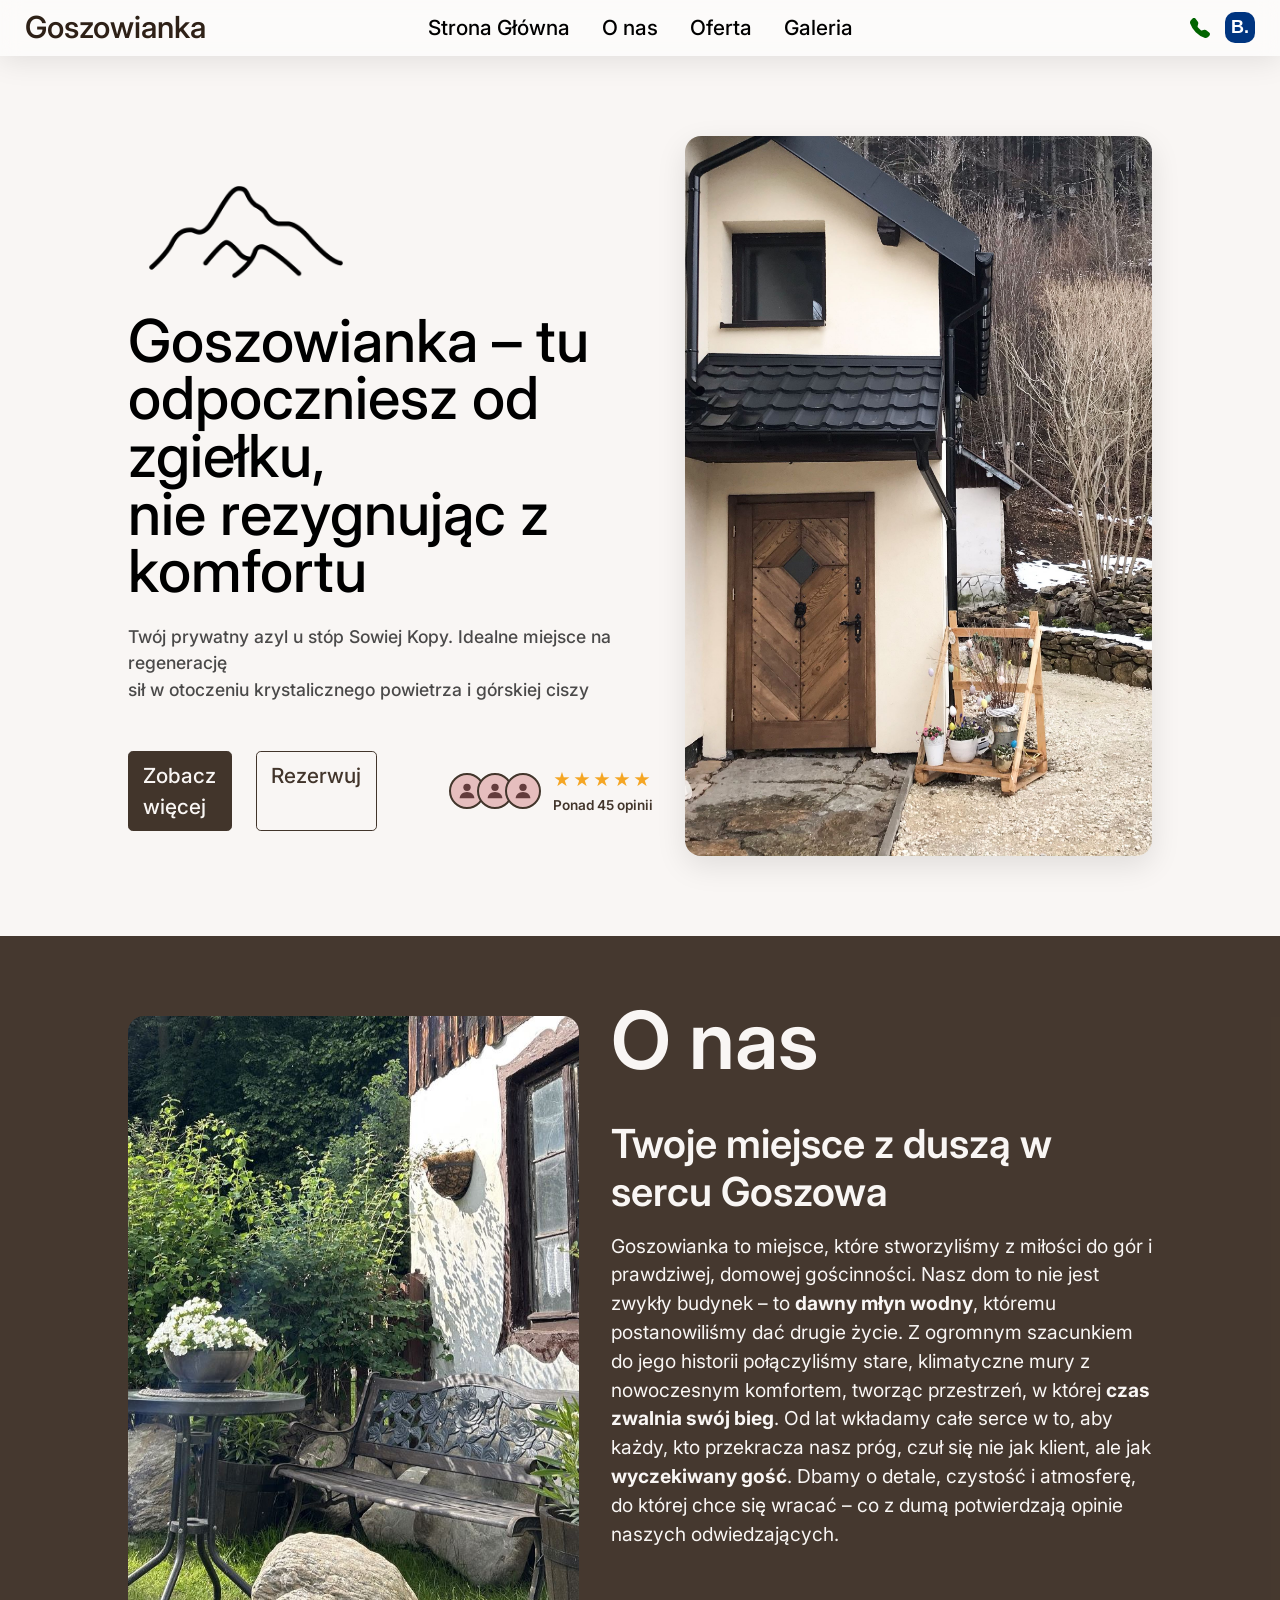
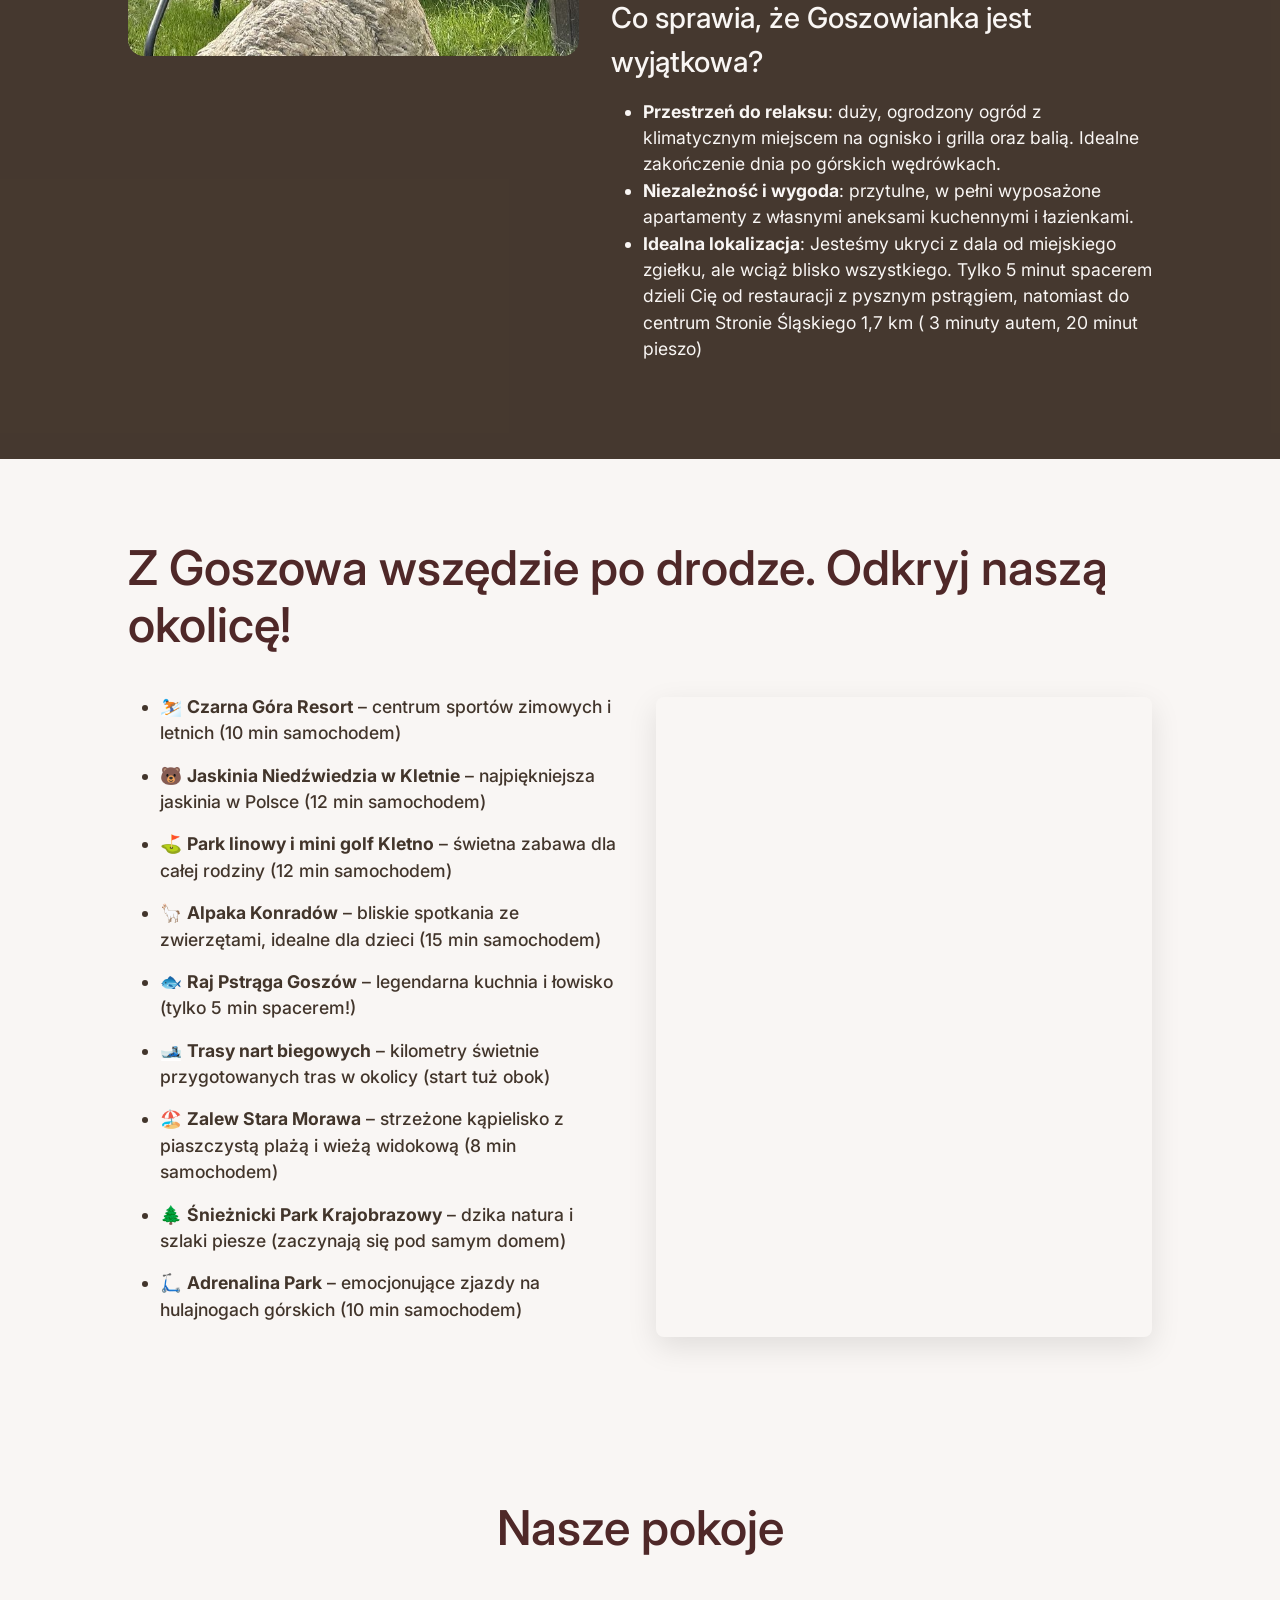
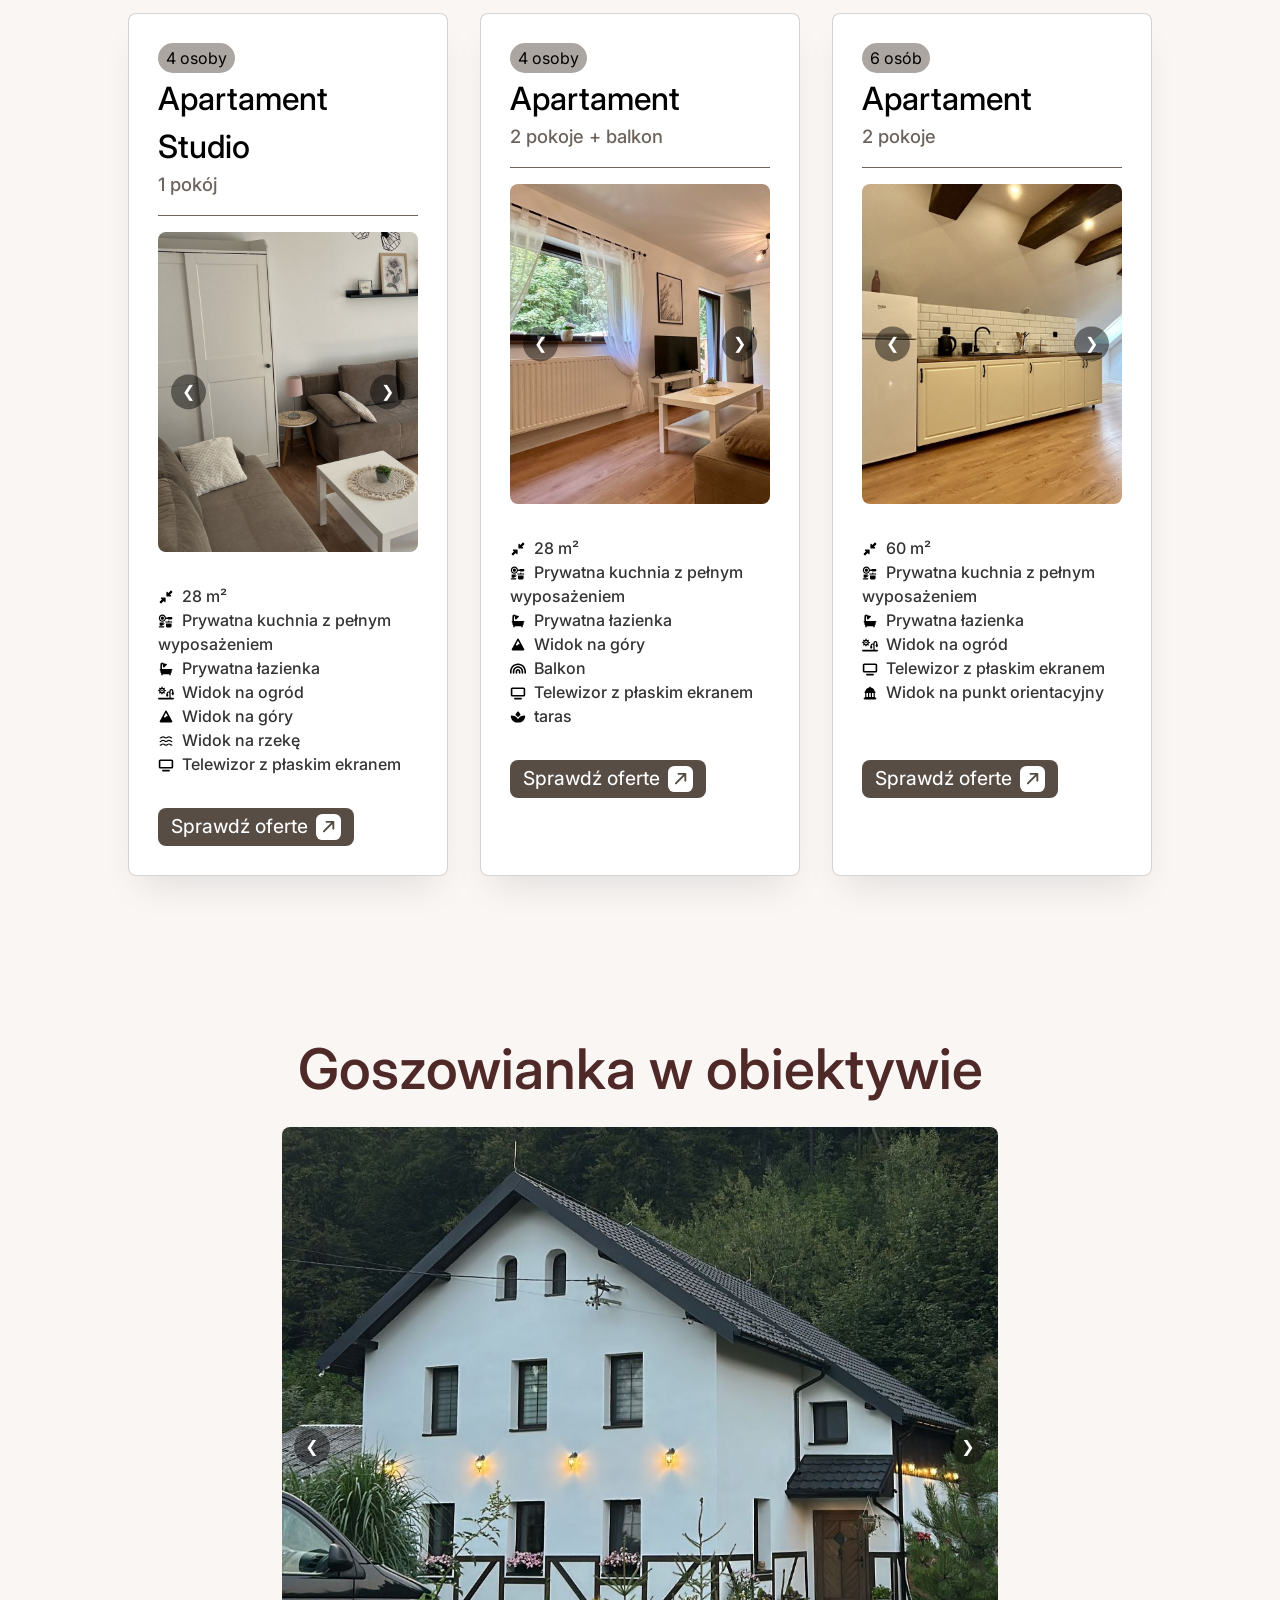
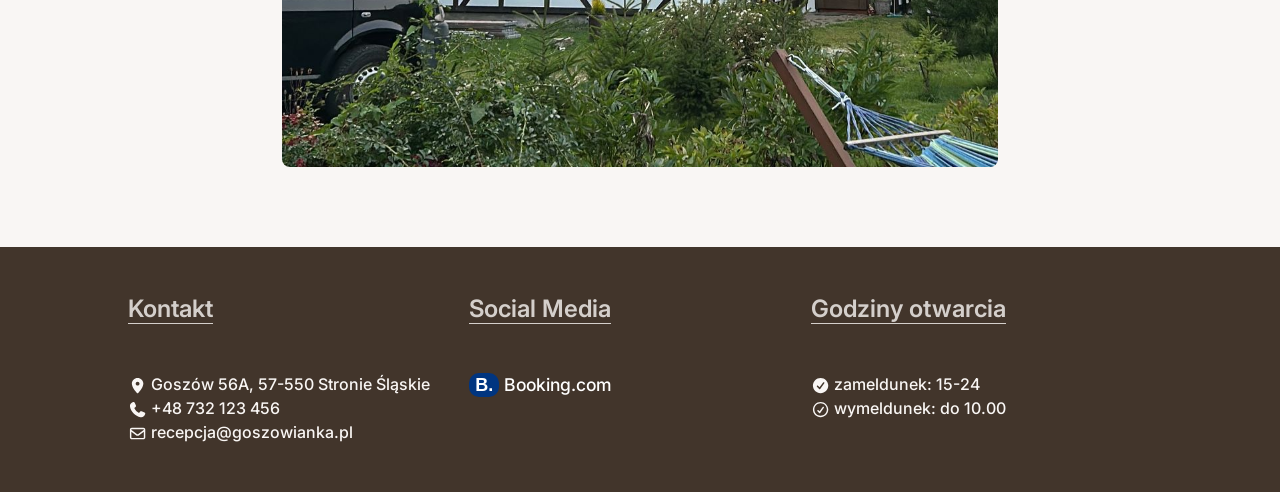
==== index.html @ 9b92952d "pierwsza wersja" ====
<!DOCTYPE html>
<html lang="pl">
<head>
    <meta charset="UTF-8">
    <link href="https://cdn.jsdelivr.net/npm/bootstrap@5.3.8/dist/css/bootstrap.min.css" rel="stylesheet" integrity="sha384-sRIl4kxILFvY47J16cr9ZwB07vP4J8+LH7qKQnuqkuIAvNWLzeN8tE5YBujZqJLB" crossorigin="anonymous">
    <meta name="viewport" content="width=device-width, initial-scale=1.0">

    <title>Goszowianka | Noclegi i Pensjonat w Goszowie – Czarna Góra</title>
    <meta name="description" content="Pensjonat Goszowianka oferuje komfortowe noclegi w Goszowie, blisko stoku narciarskiego Czarna Góra. Doskonała baza wypadowa na piesze wędrówki, narty i rowerowe trasy w Sudetach. Zarezerwuj swój pobyt w górach!">
    <link rel="icon" type="image/png" href="favicon.png">

    <link rel="stylesheet" href="style.css">

    <link rel="preconnect" href="https://fonts.googleapis.com">
    <link rel="preconnect" href="https://fonts.gstatic.com" crossorigin>
    <link href="https://fonts.googleapis.com/css2?family=Figtree:ital,wght@0,300..900;1,300..900&family=Fira+Sans+Extra+Condensed:ital,wght@0,100;0,200;0,300;0,400;0,500;0,600;0,700;0,800;0,900;1,100;1,200;1,300;1,400;1,500;1,600;1,700;1,800;1,900&family=Inter:ital,opsz,wght@0,14..32,100..900;1,14..32,100..900&family=Lora:ital,wght@0,400..700;1,400..700&family=Montserrat:ital,wght@0,100..900;1,100..900&family=Sora:wght@100..800&display=swap" rel="stylesheet">
</head>
<body>
<nav>
    <div class="nav">
        <a href="#" class="nav-logo">Goszowianka</a>

        <a class="nav-link" href="test.html">Strona Główna</a>


        <a class="nav-link" href="#about-us">O nas</a>


        <a class="nav-link" href="#offer">Oferta</a>

        <a class="nav-link" href="#gallery">Galeria</a>

        <div class="navbar-actions">
            <a href="tel:+48731849901" class="action-icon phone-icon" title="Zadzwoń do nas">
                <svg xmlns="http://www.w3.org/2000/svg" width="20" height="20" fill="currentColor" viewBox="0 0 16 16">
                    <path fill-rule="evenodd" d="M1.885.511a1.745 1.745 0 0 1 2.61.163L6.29 2.98c.329.423.445.974.315 1.494l-.547 2.19a.68.68 0 0 0 .178.643l2.457 2.457a.68.68 0 0 0 .644.178l2.189-.547a1.75 1.75 0 0 1 1.494.315l2.306 1.794c.829.645.905 1.87.163 2.611l-1.034 1.034c-.74.74-1.846 1.065-2.877.702a18.6 18.6 0 0 1-7.01-4.42 18.6 18.6 0 0 1-4.42-7.009c-.363-1.03-.038-2.137.703-2.877z"/>
                </svg>
            </a>

            <a href="https://www.booking.com/hotel/pl/goszowianka.pl.html?aid=318615&label=New_Polish_PL_PL_27026340625-8jnhBl9f%2ARWlwi1GFE5ASAS637942120544%3Apl%3Ata%3Ap1%3Ap2%3Aac%3Aap%3Aneg%3Afi%3Atidsa-140566009945%3Alp1011271%3Ali%3Adec%3Adm%3Aag27026340625%3Acmp400536505&sid=e0ac3f0cb2d4f67707b8752e7c77264b&dest_id=-530571&dest_type=city&dist=0&group_adults=2&group_children=0&hapos=1&hpos=1&no_rooms=1&req_adults=2&req_children=0&room1=A%2CA&sb_price_type=total&sr_order=popularity&srepoch=1775736254&srpvid=26dd54dd5f2f0291&type=total&ucfs=1&" target="_blank" class="action-icon booking-icon" title="Zarezerwuj na Booking.com">
                <span class="booking-b">B.</span>
            </a>
        </div>
    </div>

</nav>
<main>
    <section class="hero">
        <div class="hero-container">
            <div class="hero-mm"></div>
            <div class="hero-text-box">
                <h1>Goszowianka – tu odpoczniesz od zgiełku,<br>nie rezygnując z komfortu</h1>
                <p class="text1">Twój prywatny azyl u stóp Sowiej Kopy. Idealne miejsce na regenerację<br>sił w otoczeniu krystalicznego powietrza i górskiej ciszy</p>
                <div class="hero-buttons">
                    <a href="#about-us" class="hero-left">Zobacz więcej</a>
                    <a href="https://www.booking.com/hotel/pl/goszowianka.pl.html?aid=318615&label=New_Polish_PL_PL_27026340625-8jnhBl9f%2ARWlwi1GFE5ASAS637942120544%3Apl%3Ata%3Ap1%3Ap2%3Aac%3Aap%3Aneg%3Afi%3Atidsa-140566009945%3Alp1011271%3Ali%3Adec%3Adm%3Aag27026340625%3Acmp400536505&sid=e0ac3f0cb2d4f67707b8752e7c77264b&dest_id=-530571&dest_type=city&dist=0&group_adults=2&group_children=0&hapos=1&hpos=1&no_rooms=1&req_adults=2&req_children=0&room1=A%2CA&sb_price_type=total&sr_order=popularity&srepoch=1775736254&srpvid=26dd54dd5f2f0291&type=total&ucfs=1&" target="_blank" class="hero-middle">Rezerwuj</a>
                    <a href="https://www.google.com/search?sca_esv=cd124a6f6362dcbe&rlz=1C1FKPE_plPL931PL931&sxsrf=ANbL-n7i0P1UeMc3w88UY60NEQWuaIp9Aw:1775736145886&q=goszowianka&si=AL3DRZEsmMGCryMMFSHJ3StBhOdZ2-6yYkXd_doETEE1OR-qOdV28lQ68GYxqaBhJHN6E_fvLxxGa5RK2Rpm525dzfotUc6AijQ3YKiVn7mrvb1ekRKMjFE%3D&uds=ALYpb_nDBGPPBSbt_mWAKMakwCMVNdKo-WO8QCuBHAJtBIay5JwE643daPIzrV8ZDWPWEVeKqJLiDR0hSAd4tZ2E5jZQrcoHqbVk1B_haBsvS2xLxPPXDaI&sa=X&ved=2ahUKEwiK2MLR3OCTAxVPHBAIHQmLF-sQ3PALegQIGRAE&biw=1920&bih=919&dpr=1" target="_blank" class="rating-btn">
                            <div class="avatars">
                                <div class="avatar">
                                    <svg viewBox="0 0 24 24" fill="none">
                                        <circle cx="12" cy="8" r="4" fill="rgb(99, 60, 60)"/>
                                        <path d="M4 20c0-4 3.6-7 8-7s8 3 8 7" fill="rgb(99, 60, 60)"/>
                                    </svg>
                                </div>
                                <div class="avatar">
                                    <svg viewBox="0 0 24 24" fill="none">
                                        <circle cx="12" cy="8" r="4" fill="rgb(99, 60, 60)"/>
                                        <path d="M4 20c0-4 3.6-7 8-7s8 3 8 7" fill="rgb(99, 60, 60)"/>
                                    </svg>
                                </div>
                                <div class="avatar">
                                    <svg viewBox="0 0 24 24" fill="none">
                                        <circle cx="12" cy="8" r="4" fill="rgb(99, 60, 60)"/>
                                        <path d="M4 20c0-4 3.6-7 8-7s8 3 8 7" fill="rgb(99, 60, 60)"/>
                                    </svg>
                                </div>
                            </div>
                            <div class="rating-info">
                                <div class="stars">
                                    <span class="star">★</span>
                                    <span class="star">★</span>
                                    <span class="star">★</span>
                                    <span class="star">★</span>
                                    <span class="star">★</span>
                                </div>
                                <span class="rating-text">Ponad 45 opinii</span>
                            </div>
                    </a>

                </div>
            </div>

        </div>
        <div class="hero-img"></div>
    </section>
    <section id="about-us" class="about-us">
        <div class="about-main">
            <div class="about-img"></div>
            <div class="about-text">
                <h2 class="text2">O nas</h2>
                <p class="text3">Twoje miejsce z duszą w sercu Goszowa</p>
                <p class="text4">Goszowianka to miejsce, które stworzyliśmy z miłości do gór i prawdziwej, domowej gościnności. Nasz dom to nie jest zwykły budynek – to <b>dawny młyn wodny</b>, któremu postanowiliśmy dać drugie życie. Z ogromnym szacunkiem do jego historii połączyliśmy stare, klimatyczne mury z nowoczesnym komfortem, tworząc przestrzeń, w której <b>czas zwalnia swój bieg</b>.
                    Od lat wkładamy całe serce w to, aby każdy, kto przekracza nasz próg, czuł się nie jak klient, ale jak <b>wyczekiwany gość</b>. Dbamy o detale, czystość i atmosferę, do której chce się wracać – co z dumą potwierdzają opinie naszych odwiedzających.</p>
                <p class="text5">Co sprawia, że Goszowianka jest wyjątkowa?</p>
                <ul class="about-list">
                    <li class="about-list-item"><b>Przestrzeń do relaksu</b>: duży, ogrodzony ogród z klimatycznym miejscem na ognisko i grilla oraz balią. Idealne zakończenie dnia po górskich wędrówkach.</li>
                    <li class="about-list-item"><b>Niezależność i wygoda</b>: przytulne, w pełni wyposażone apartamenty z własnymi aneksami kuchennymi i łazienkami.</li>
                    <li class="about-list-item"><b>Idealna lokalizacja</b>: Jesteśmy ukryci z dala od miejskiego zgiełku, ale wciąż blisko wszystkiego. Tylko 5 minut spacerem dzieli Cię od restauracji z pysznym pstrągiem, natomiast do centrum Stronie Śląskiego 1,7 km ( 3 minuty autem, 20 minut pieszo)</li>
                </ul>
            </div>
        </div>
    </section>
    <section id="features" class="features">
        <h2 class="text6">Z Goszowa wszędzie po drodze. Odkryj naszą okolicę!</h2>
        <div class="features-main">
            <div class="features-text">
                <ul class="features-list">
                    <li class="features-list-item">⛷️ <b>Czarna Góra Resort</b> – centrum sportów zimowych i letnich (10 min samochodem)</li>
                    <li class="features-list-item">🐻 <b>Jaskinia Niedźwiedzia w Kletnie</b> – najpiękniejsza jaskinia w Polsce (12 min samochodem)</li>
                    <li class="features-list-item">⛳ <b>Park linowy i mini golf Kletno</b> – świetna zabawa dla całej rodziny (12 min samochodem)</li>
                    <li class="features-list-item">🦙 <b>Alpaka Konradów</b> – bliskie spotkania ze zwierzętami, idealne dla dzieci (15 min samochodem)</li>
                    <li class="features-list-item">🐟 <b>Raj Pstrąga Goszów</b> – legendarna kuchnia i łowisko (tylko 5 min spacerem!)</li>
                    <li class="features-list-item">🎿 <b>Trasy nart biegowych</b> – kilometry świetnie przygotowanych tras w okolicy (start tuż obok)</li>
                    <li class="features-list-item">🏖️ <b>Zalew Stara Morawa</b> – strzeżone kąpielisko z piaszczystą plażą i wieżą widokową (8 min samochodem)</li>
                    <li class="features-list-item">🌲 <b>Śnieżnicki Park Krajobrazowy</b> – dzika natura i szlaki piesze (zaczynają się pod samym domem)</li>
                    <li class="features-list-item">🛴 <b>Adrenalina Park</b> – emocjonujące zjazdy na hulajnogach górskich (10 min samochodem)</li>
                </ul>
            </div>
            <div class="features-map"><iframe src="https://www.google.com/maps/embed?pb=!1m18!1m12!1m3!1d2548.6535423669234!2d16.8955796!3d50.2983948!2m3!1f0!2f0!3f0!3m2!1i1024!2i768!4f13.1!3m3!1m2!1s0x4711e37d67f506ad%3A0xdeb9bee393059a48!2sGoszowianka!5e0!3m2!1spl!2spl!4v1775485601899!5m2!1spl!2spl" width="600" height="450" style="border:0;" allowfullscreen="" loading="lazy" referrerpolicy="no-referrer-when-downgrade"></iframe></div>
        </div>
    </section>
    <section id="offer" class="offer">
        <h2 class="text7">Nasze pokoje</h2>
        <div class="offer-main">
            <div class="room-card">
                <div class="room-info">
                    <p class="text11">4 osoby</p>
                    <p class="text12">Apartament Studio</p>
                    <p class="text13">1 pokój</p>
                </div>
                <div class="oferta-slider">
                    <div class="slider-track">
                        <div class="slide"><img src="pokoj1-3.jpg" alt="Apartament studio - kuchnia"></div>
                        <div class="slide"><img src="pokoj1-2.jpg" alt="Apartament studio - wnetrze"></div>
                        <div class="slide"><img src="pokoj1-1.jpg" alt="Apartament studio - budynek"></div>
                        <div class="slide"><img src="pokoj1-5.jpg" alt="Apartament studio - wnetrze"></div>
                        <div class="slide"><img src="pokoj1-4.jpg" alt="Apartament studio - budynek"></div>
                        <div class="slide"><img src="kuchnia_1.png" alt="Apartament studio - budynek"></div>
                    </div>
                    <button class="slider-arrow left" type="button" aria-label="Poprzednie zdjecie">&#10094;</button>
                    <button class="slider-arrow right" type="button" aria-label="Nastepne zdjecie">&#10095;</button>
                </div>
                <div class="room-features">
                    <ul class="room-lista">
                        <li class="room-lista-item"><svg class="size" xmlns="http://www.w3.org/2000/svg" viewBox="0 0 640 640"><!--!Font Awesome Free v7.2.0 by @fontawesome - https://fontawesome.com License - https://fontawesome.com/license/free Copyright 2026 Fonticons, Inc.--><path d="M503.5 71C512.9 61.6 528.1 61.6 537.4 71L569.4 103C578.8 112.4 578.8 127.6 569.4 136.9L482.4 223.9L521.4 262.9C528.3 269.8 530.3 280.1 526.6 289.1C522.9 298.1 514.2 304 504.5 304L360.5 304C347.2 304 336.5 293.3 336.5 280L336.5 136C336.5 126.3 342.3 117.5 351.3 113.8C360.3 110.1 370.6 112.1 377.5 119L416.5 158L503.5 71zM136.5 336L280.5 336C293.8 336 304.5 346.7 304.5 360L304.5 504C304.5 513.7 298.7 522.5 289.7 526.2C280.7 529.9 270.4 527.9 263.5 521L224.5 482L137.5 569C128.1 578.4 112.9 578.4 103.6 569L71.6 537C62.2 527.6 62.2 512.4 71.6 503.1L158.6 416.1L119.6 377.1C112.7 370.2 110.7 359.9 114.4 350.9C118.1 341.9 126.8 336 136.5 336z"/></svg>28 m²</li>
                        <li class="room-lista-item"><svg class="kitchen" xmlns="http://www.w3.org/2000/svg" viewBox="0 0 640 640"><!--!Font Awesome Free v7.2.0 by @fontawesome - https://fontawesome.com License - https://fontawesome.com/license/free Copyright 2026 Fonticons, Inc.--><path d="M272 208C272 155 229 112 176 112C123 112 80 155 80 208C80 261 123 304 176 304C229 304 272 261 272 208zM316.4 240C301.9 304.1 244.5 352 176 352C96.5 352 32 287.5 32 208C32 128.5 96.5 64 176 64C244.5 64 301.9 111.9 316.4 176L388.2 176C397 166.2 409.8 160 424 160L528 160C554.5 160 576 181.5 576 208C576 234.5 554.5 256 528 256L424 256C409.8 256 397 249.8 388.2 240L316.4 240zM176 144C211.3 144 240 172.7 240 208C240 243.3 211.3 272 176 272C140.7 272 112 243.3 112 208C112 172.7 140.7 144 176 144zM432 304C445.3 304 456 314.7 456 328L456 336L552 336C565.3 336 576 346.7 576 360C576 373.3 565.3 384 552 384L312 384C298.7 384 288 373.3 288 360C288 346.7 298.7 336 312 336L408 336L408 328C408 314.7 418.7 304 432 304zM320 528L320 416L544 416L544 528C544 554.5 522.5 576 496 576L368 576C341.5 576 320 554.5 320 528zM80 384L208 384C234.5 384 256 405.5 256 432C256 458.5 234.5 480 208 480L192 480C192 497.7 177.7 512 160 512L96 512C78.3 512 64 497.7 64 480L64 400C64 391.2 71.2 384 80 384zM208 448C216.8 448 224 440.8 224 432C224 423.2 216.8 416 208 416L192 416L192 448L208 448zM56 528L232 528C245.3 528 256 538.7 256 552C256 565.3 245.3 576 232 576L56 576C42.7 576 32 565.3 32 552C32 538.7 42.7 528 56 528z"/></svg>Prywatna kuchnia z pełnym wyposażeniem</li>
                        <li class="room-lista-item"><svg class="bath" xmlns="http://www.w3.org/2000/svg" viewBox="0 0 640 640"><!--!Font Awesome Free v7.2.0 by @fontawesome - https://fontawesome.com License - https://fontawesome.com/license/free Copyright 2026 Fonticons, Inc.--><path d="M160 141.3C160 134 165.9 128 173.3 128C176.8 128 180.2 129.4 182.7 131.9L197.6 146.8C194 155.9 192.1 165.7 192.1 176C192.1 195.9 199.3 214 211.3 228C206 237.2 207.3 249.1 215.1 257C224.5 266.4 239.7 266.4 249 257L353 153C362.4 143.6 362.4 128.4 353 119.1C345.2 111.2 333.2 110 324 115.3C310 103.3 291.9 96.1 272 96.1C261.7 96.1 251.8 98.1 242.8 101.6L227.9 86.6C213.4 72.1 193.7 64 173.3 64C130.6 64 96 98.6 96 141.3L96 320C78.3 320 64 334.3 64 352C64 369.7 78.3 384 96 384L96 432C96 460.4 108.4 486 128 503.6L128 544C128 561.7 142.3 576 160 576C177.7 576 192 561.7 192 544L192 528L448 528L448 544C448 561.7 462.3 576 480 576C497.7 576 512 561.7 512 544L512 503.6C531.6 486 544 460.5 544 432L544 384C561.7 384 576 369.7 576 352C576 334.3 561.7 320 544 320L160 320L160 141.3z"/></svg>Prywatna łazienka</li>
                        <li class="room-lista-item"><svg class="garden" xmlns="http://www.w3.org/2000/svg" viewBox="0 0 640 640"><!--!Font Awesome Free v7.2.0 by @fontawesome - https://fontawesome.com License - https://fontawesome.com/license/free Copyright 2026 Fonticons, Inc.--><path d="M160 64C154.5 64 149.4 66.8 146.5 71.4L145.4 73.5L120.6 128.9L63.9 107.2C58 105 51.4 106.4 46.9 110.9C42.4 115.4 41 122 43.2 127.9L64.9 184.6L9.5 209.4C3.7 212 0 217.7 0 224C0 230.3 3.7 236 9.5 238.6L64.9 263.4L43.2 320.1C41 326 42.4 332.6 46.9 337.1C51.4 341.6 58 343 63.9 340.8L120.6 319.1L145.4 374.5C148 380.3 153.7 384 160 384C166.3 384 172 380.3 174.6 374.5L199.4 319.1L256.2 340.8C262.1 343 268.7 341.6 273.2 337.1C277.7 332.6 279.1 326 276.9 320.1L255.2 263.4L310.6 238.6C316.4 236 320.1 230.3 320.1 224C320.1 217.7 316.4 212 310.6 209.4L255.2 184.6L276.9 127.9L277.6 125.7C278.8 120.4 277.2 114.8 273.3 110.9C269.4 107 263.8 105.4 258.5 106.6L256.3 107.3L199.5 129L174.7 73.6C172 67.7 166.3 64 160 64zM160 160C195.3 160 224 188.7 224 224C224 259.3 195.3 288 160 288C124.7 288 96 259.3 96 224C96 188.7 124.7 160 160 160zM192 224C192 206.3 177.7 192 160 192C142.3 192 128 206.3 128 224C128 241.7 142.3 256 160 256C177.7 256 192 241.7 192 224zM568 240L568 293.4C553.2 301.1 544 316.5 544 338C544 354.8 560 382 581.4 405.2C587.2 411.4 596.9 411.4 602.6 405.2C624 381.9 640 354.6 640 338C640 316.5 630.8 301 616 293.4L616 240C616 195.8 580.2 160 536 160C491.8 160 456 195.8 456 240L456 262.7C446.2 258.4 435.4 256 424 256C379.8 256 344 291.8 344 336L344 357.4C329.2 365 320 380.5 320 402C320 418.8 336 446 357.4 469.2C363.2 475.4 372.9 475.4 378.6 469.2C400 445.9 416 418.6 416 402C416 380.5 406.8 365 392 357.4L392 336C392 318.3 406.3 304 424 304C441.7 304 456 318.3 456 336L456 512L32 512C14.3 512 0 526.3 0 544C0 561.7 14.3 576 32 576L608 576C625.7 576 640 561.7 640 544C640 526.3 625.7 512 608 512L504 512L504 240C504 222.3 518.3 208 536 208C553.7 208 568 222.3 568 240z"/></svg>Widok na ogród</li>
                        <li class="room-lista-item"><svg class="mountain" xmlns="http://www.w3.org/2000/svg" viewBox="0 0 640 640"><!--!Font Awesome Free v7.2.0 by @fontawesome - https://fontawesome.com License - https://fontawesome.com/license/free Copyright 2026 Fonticons, Inc.--><path d="M320.5 64C335.2 64 348.7 72.1 355.7 85L571.7 485C578.4 497.4 578.1 512.4 570.9 524.5C563.7 536.6 550.6 544 536.6 544L104.6 544C90.5 544 77.5 536.6 70.3 524.5C63.1 512.4 62.8 497.4 69.5 485L285.5 85L288.4 80.4C295.7 70.2 307.6 64 320.5 64zM234.4 313.9L261.2 340.7C267.4 346.9 277.6 346.9 283.8 340.7L327.1 297.4C333.1 291.4 341.2 288 349.7 288L392.5 288L320.4 154.5L234.3 313.9z"/></svg>Widok na góry</li>
                        <li class="room-lista-item"><svg class="lake" xmlns="http://www.w3.org/2000/svg" viewBox="0 0 640 640"><!--!Font Awesome Free v7.2.0 by @fontawesome - https://fontawesome.com License - https://fontawesome.com/license/free Copyright 2026 Fonticons, Inc.--><path d="M474.6 188.1C495.3 203.7 520.6 218.8 548.8 222.6C561.9 224.4 574 215.1 575.8 202C577.6 188.9 568.3 176.8 555.2 175C539.3 172.9 522 163.7 503.5 149.8C465.1 120.8 413 120.8 374.5 149.8C350.5 167.9 333.8 176.1 320 176.1C306.2 176.1 289.5 167.9 265.5 149.8C227.1 120.8 175 120.8 136.5 149.8C118 163.7 100.7 172.9 84.8 175C71.7 176.8 62.4 188.8 64.2 202C66 215.2 78 224.4 91.2 222.6C119.4 218.8 144.8 203.7 165.4 188.1C186.7 172 215.3 172 236.6 188.1C260.8 206.4 288.9 224 320 224C351.1 224 379.1 206.3 403.4 188.1C424.7 172 453.3 172 474.6 188.1zM474.6 332.1C495.3 347.7 520.6 362.8 548.8 366.6C561.9 368.4 574 359.1 575.8 346C577.6 332.9 568.3 320.8 555.2 319C539.3 316.9 522 307.7 503.5 293.8C465.1 264.8 413 264.8 374.5 293.8C350.5 311.9 333.8 320.1 320 320.1C306.2 320.1 289.5 311.9 265.5 293.8C227.1 264.8 175 264.8 136.5 293.8C118 307.7 100.7 316.9 84.8 319C71.7 320.7 62.4 332.8 64.2 346C66 359.2 78 368.4 91.2 366.6C119.4 362.8 144.8 347.7 165.4 332.1C186.7 316 215.3 316 236.6 332.1C260.8 350.4 288.9 368 320 368C351.1 368 379.1 350.3 403.4 332.1C424.7 316 453.3 316 474.6 332.1zM403.4 476.1C424.7 460 453.3 460 474.6 476.1C495.3 491.7 520.6 506.8 548.8 510.6C561.9 512.4 574 503.1 575.8 490C577.6 476.9 568.3 464.8 555.2 463C539.3 460.9 522 451.7 503.5 437.8C465.1 408.8 413 408.8 374.5 437.8C350.5 455.9 333.8 464.1 320 464.1C306.2 464.1 289.5 455.9 265.5 437.8C227.1 408.8 175 408.8 136.5 437.8C118 451.7 100.7 460.9 84.8 463C71.7 464.8 62.4 476.8 64.2 490C66 503.2 78 512.4 91.2 510.6C119.4 506.8 144.8 491.7 165.4 476.1C186.7 460 215.3 460 236.6 476.1C260.8 494.4 288.9 512 320 512C351.1 512 379.1 494.3 403.4 476.1z"/></svg>Widok na rzekę</li>
                        <li class="room-lista-item"><svg class="tv" xmlns="http://www.w3.org/2000/svg" viewBox="0 0 640 640"><!--!Font Awesome Free v7.2.0 by @fontawesome - https://fontawesome.com License - https://fontawesome.com/license/free Copyright 2026 Fonticons, Inc.--><path d="M96 160L96 400L544 400L544 160L96 160zM32 160C32 124.7 60.7 96 96 96L544 96C579.3 96 608 124.7 608 160L608 400C608 435.3 579.3 464 544 464L96 464C60.7 464 32 435.3 32 400L32 160zM192 512L448 512C465.7 512 480 526.3 480 544C480 561.7 465.7 576 448 576L192 576C174.3 576 160 561.7 160 544C160 526.3 174.3 512 192 512z"/></svg>Telewizor z płaskim ekranem</li>
                    </ul>
                </div>
                <div class="room-button">
                    <a target="_blank" href="https://www.booking.com/hotel/pl/goszowianka.pl.html" class="room-btn1">Sprawdź oferte<span class="icon"><svg class="arrow" xmlns="http://www.w3.org/2000/svg" viewBox="0 0 640 640"><!--!Font Awesome Free v7.2.0 by @fontawesome - https://fontawesome.com License - https://fontawesome.com/license/free Copyright 2026 Fonticons, Inc.--><path d="M566.6 342.6C579.1 330.1 579.1 309.8 566.6 297.3L406.6 137.3C394.1 124.8 373.8 124.8 361.3 137.3C348.8 149.8 348.8 170.1 361.3 182.6L466.7 288L96 288C78.3 288 64 302.3 64 320C64 337.7 78.3 352 96 352L466.7 352L361.3 457.4C348.8 469.9 348.8 490.2 361.3 502.7C373.8 515.2 394.1 515.2 406.6 502.7L566.6 342.7z"/></svg></span>
                    </a>
                </div>


            </div>
            <div class="room-card">
                <div class="room-info">
                    <p class="text11">4 osoby</p>
                    <p class="text12">Apartament</p>
                    <p class="text13">2 pokoje + balkon</p>
                </div>
                <div class="oferta-slider">
                    <div class="slider-track">
                        <div class="slide"><img src="pokoj2-1.jpg" alt="Apartament - salon"></div>
                        <div class="slide"><img src="pokoj2-2.jpg" alt="Apartament - pokoj dzienny"></div>
                        <div class="slide"><img src="pokoj2-3.jpg" alt="Apartament - korytarz"></div>
                        <div class="slide"><img src="pokoj2-4.jpg" alt="Apartament - korytarz"></div>
                        <div class="slide"><img src="pokoj2-5.jpg" alt="Apartament - korytarz"></div>
                    </div>
                    <button class="slider-arrow left" type="button" aria-label="Poprzednie zdjecie">&#10094;</button>
                    <button class="slider-arrow right" type="button" aria-label="Nastepne zdjecie">&#10095;</button>
                </div>
                <div class="room-features">
                    <ul class="room-lista">
                        <li class="room-lista-item"><svg class="size" xmlns="http://www.w3.org/2000/svg" viewBox="0 0 640 640"><!--!Font Awesome Free v7.2.0 by @fontawesome - https://fontawesome.com License - https://fontawesome.com/license/free Copyright 2026 Fonticons, Inc.--><path d="M503.5 71C512.9 61.6 528.1 61.6 537.4 71L569.4 103C578.8 112.4 578.8 127.6 569.4 136.9L482.4 223.9L521.4 262.9C528.3 269.8 530.3 280.1 526.6 289.1C522.9 298.1 514.2 304 504.5 304L360.5 304C347.2 304 336.5 293.3 336.5 280L336.5 136C336.5 126.3 342.3 117.5 351.3 113.8C360.3 110.1 370.6 112.1 377.5 119L416.5 158L503.5 71zM136.5 336L280.5 336C293.8 336 304.5 346.7 304.5 360L304.5 504C304.5 513.7 298.7 522.5 289.7 526.2C280.7 529.9 270.4 527.9 263.5 521L224.5 482L137.5 569C128.1 578.4 112.9 578.4 103.6 569L71.6 537C62.2 527.6 62.2 512.4 71.6 503.1L158.6 416.1L119.6 377.1C112.7 370.2 110.7 359.9 114.4 350.9C118.1 341.9 126.8 336 136.5 336z"/></svg>28 m²</li>
                        <li class="room-lista-item"><svg class="kitchen" xmlns="http://www.w3.org/2000/svg" viewBox="0 0 640 640"><!--!Font Awesome Free v7.2.0 by @fontawesome - https://fontawesome.com License - https://fontawesome.com/license/free Copyright 2026 Fonticons, Inc.--><path d="M272 208C272 155 229 112 176 112C123 112 80 155 80 208C80 261 123 304 176 304C229 304 272 261 272 208zM316.4 240C301.9 304.1 244.5 352 176 352C96.5 352 32 287.5 32 208C32 128.5 96.5 64 176 64C244.5 64 301.9 111.9 316.4 176L388.2 176C397 166.2 409.8 160 424 160L528 160C554.5 160 576 181.5 576 208C576 234.5 554.5 256 528 256L424 256C409.8 256 397 249.8 388.2 240L316.4 240zM176 144C211.3 144 240 172.7 240 208C240 243.3 211.3 272 176 272C140.7 272 112 243.3 112 208C112 172.7 140.7 144 176 144zM432 304C445.3 304 456 314.7 456 328L456 336L552 336C565.3 336 576 346.7 576 360C576 373.3 565.3 384 552 384L312 384C298.7 384 288 373.3 288 360C288 346.7 298.7 336 312 336L408 336L408 328C408 314.7 418.7 304 432 304zM320 528L320 416L544 416L544 528C544 554.5 522.5 576 496 576L368 576C341.5 576 320 554.5 320 528zM80 384L208 384C234.5 384 256 405.5 256 432C256 458.5 234.5 480 208 480L192 480C192 497.7 177.7 512 160 512L96 512C78.3 512 64 497.7 64 480L64 400C64 391.2 71.2 384 80 384zM208 448C216.8 448 224 440.8 224 432C224 423.2 216.8 416 208 416L192 416L192 448L208 448zM56 528L232 528C245.3 528 256 538.7 256 552C256 565.3 245.3 576 232 576L56 576C42.7 576 32 565.3 32 552C32 538.7 42.7 528 56 528z"/></svg>Prywatna kuchnia z pełnym wyposażeniem</li>
                        <li class="room-lista-item"><svg class="bath" xmlns="http://www.w3.org/2000/svg" viewBox="0 0 640 640"><!--!Font Awesome Free v7.2.0 by @fontawesome - https://fontawesome.com License - https://fontawesome.com/license/free Copyright 2026 Fonticons, Inc.--><path d="M160 141.3C160 134 165.9 128 173.3 128C176.8 128 180.2 129.4 182.7 131.9L197.6 146.8C194 155.9 192.1 165.7 192.1 176C192.1 195.9 199.3 214 211.3 228C206 237.2 207.3 249.1 215.1 257C224.5 266.4 239.7 266.4 249 257L353 153C362.4 143.6 362.4 128.4 353 119.1C345.2 111.2 333.2 110 324 115.3C310 103.3 291.9 96.1 272 96.1C261.7 96.1 251.8 98.1 242.8 101.6L227.9 86.6C213.4 72.1 193.7 64 173.3 64C130.6 64 96 98.6 96 141.3L96 320C78.3 320 64 334.3 64 352C64 369.7 78.3 384 96 384L96 432C96 460.4 108.4 486 128 503.6L128 544C128 561.7 142.3 576 160 576C177.7 576 192 561.7 192 544L192 528L448 528L448 544C448 561.7 462.3 576 480 576C497.7 576 512 561.7 512 544L512 503.6C531.6 486 544 460.5 544 432L544 384C561.7 384 576 369.7 576 352C576 334.3 561.7 320 544 320L160 320L160 141.3z"/></svg>Prywatna łazienka</li>
                        <li class="room-lista-item"><svg class="mountain" xmlns="http://www.w3.org/2000/svg" viewBox="0 0 640 640"><!--!Font Awesome Free v7.2.0 by @fontawesome - https://fontawesome.com License - https://fontawesome.com/license/free Copyright 2026 Fonticons, Inc.--><path d="M320.5 64C335.2 64 348.7 72.1 355.7 85L571.7 485C578.4 497.4 578.1 512.4 570.9 524.5C563.7 536.6 550.6 544 536.6 544L104.6 544C90.5 544 77.5 536.6 70.3 524.5C63.1 512.4 62.8 497.4 69.5 485L285.5 85L288.4 80.4C295.7 70.2 307.6 64 320.5 64zM234.4 313.9L261.2 340.7C267.4 346.9 277.6 346.9 283.8 340.7L327.1 297.4C333.1 291.4 341.2 288 349.7 288L392.5 288L320.4 154.5L234.3 313.9z"/></svg>Widok na góry</li>
                        <li class="room-lista-item"><svg class="balcon" xmlns="http://www.w3.org/2000/svg" viewBox="0 0 640 640"><!--!Font Awesome Free v7.2.0 by @fontawesome - https://fontawesome.com License - https://fontawesome.com/license/free Copyright 2026 Fonticons, Inc.--><path d="M320 160C178.6 160 64 274.6 64 416L64 480C64 497.7 49.7 512 32 512C14.3 512 0 497.7 0 480L0 416C0 239.3 143.3 96 320 96C496.7 96 640 239.3 640 416L640 480C640 497.7 625.7 512 608 512C590.3 512 576 497.7 576 480L576 416C576 274.6 461.4 160 320 160zM320 272C240.5 272 176 336.5 176 416L176 480C176 497.7 161.7 512 144 512C126.3 512 112 497.7 112 480L112 416C112 301.1 205.1 208 320 208C434.9 208 528 301.1 528 416L528 480C528 497.7 513.7 512 496 512C478.3 512 464 497.7 464 480L464 416C464 336.5 399.5 272 320 272zM288 416L288 480C288 497.7 273.7 512 256 512C238.3 512 224 497.7 224 480L224 416C224 363 267 320 320 320C373 320 416 363 416 416L416 480C416 497.7 401.7 512 384 512C366.3 512 352 497.7 352 480L352 416C352 398.3 337.7 384 320 384C302.3 384 288 398.3 288 416z"/></svg>Balkon</li>
                        <li class="room-lista-item"><svg class="tv" xmlns="http://www.w3.org/2000/svg" viewBox="0 0 640 640"><!--!Font Awesome Free v7.2.0 by @fontawesome - https://fontawesome.com License - https://fontawesome.com/license/free Copyright 2026 Fonticons, Inc.--><path d="M96 160L96 400L544 400L544 160L96 160zM32 160C32 124.7 60.7 96 96 96L544 96C579.3 96 608 124.7 608 160L608 400C608 435.3 579.3 464 544 464L96 464C60.7 464 32 435.3 32 400L32 160zM192 512L448 512C465.7 512 480 526.3 480 544C480 561.7 465.7 576 448 576L192 576C174.3 576 160 561.7 160 544C160 526.3 174.3 512 192 512z"/></svg>Telewizor z płaskim ekranem</li>
                        <li class="room-lista-item"><svg class="taras" xmlns="http://www.w3.org/2000/svg" viewBox="0 0 640 640"><!--!Font Awesome Free v7.2.0 by @fontawesome - https://fontawesome.com License - https://fontawesome.com/license/free Copyright 2026 Fonticons, Inc.--><path d="M201.7 291.5C236 310.2 266.2 335.6 290.5 366C301.6 379.9 311.5 394.9 319.9 410.8C328.4 394.9 338.2 380 349.3 366C373.6 335.5 403.8 310.1 438.1 291.5C479.8 268.8 527.5 256 577.8 256L587.7 256C598.8 256 607.8 265 607.8 276.1C607.8 424.1 487.9 544 339.9 544L299.7 544C151.9 544 32 424.1 32 276.1C32 265 41 256 52.1 256L62 256C112.4 256 160.1 268.8 201.7 291.5zM335.9 102C352.8 117.9 397.3 165.4 424.9 244.3C384.8 264.5 349.1 292.5 320 326.4C290.8 292.5 255.2 264.6 215.1 244.3C242.7 165.4 287.3 117.9 304.1 102C308.4 97.9 314.1 96 320 96C325.9 96 331.6 98 335.9 102z"/></svg>taras</li>
                    </ul>
                </div>
                <div class="room-button">
                    <a target="_blank" href="https://www.booking.com/hotel/pl/goszowianka.pl.html" class="room-btn1">Sprawdź oferte<span class="icon"><svg class="arrow" xmlns="http://www.w3.org/2000/svg" viewBox="0 0 640 640"><!--!Font Awesome Free v7.2.0 by @fontawesome - https://fontawesome.com License - https://fontawesome.com/license/free Copyright 2026 Fonticons, Inc.--><path d="M566.6 342.6C579.1 330.1 579.1 309.8 566.6 297.3L406.6 137.3C394.1 124.8 373.8 124.8 361.3 137.3C348.8 149.8 348.8 170.1 361.3 182.6L466.7 288L96 288C78.3 288 64 302.3 64 320C64 337.7 78.3 352 96 352L466.7 352L361.3 457.4C348.8 469.9 348.8 490.2 361.3 502.7C373.8 515.2 394.1 515.2 406.6 502.7L566.6 342.7z"/></svg></span>
                    </a>
                </div>
            </div>
            <div class="room-card">
                <div class="room-info">
                    <p class="text11">6 osób</p>
                    <p class="text12">Apartament</p>
                    <p class="text13">2 pokoje</p>
                </div>
                <div class="oferta-slider">
                    <div class="slider-track">
                        <div class="slide"><img src="pokoj3-1.jpg" alt="Apartament dla 6 osob - widok"></div>
                        <div class="slide"><img src="pokoj3-2.jpg" alt="Apartament dla 6 osob - detal"></div>
                        <div class="slide"><img src="pokoj3-3.jpg" alt="Apartament dla 6 osob - pensjonat"></div>
                        <div class="slide"><img src="pokoj3-4.jpg" alt="Apartament dla 6 osob - pensjonat"></div>
                    </div>
                    <button class="slider-arrow left" type="button" aria-label="Poprzednie zdjecie">&#10094;</button>
                    <button class="slider-arrow right" type="button" aria-label="Nastepne zdjecie">&#10095;</button>
                </div>
                <div class="room-features">
                    <ul class="room-lista">
                        <li class="room-lista-item"><svg class="size" xmlns="http://www.w3.org/2000/svg" viewBox="0 0 640 640"><!--!Font Awesome Free v7.2.0 by @fontawesome - https://fontawesome.com License - https://fontawesome.com/license/free Copyright 2026 Fonticons, Inc.--><path d="M503.5 71C512.9 61.6 528.1 61.6 537.4 71L569.4 103C578.8 112.4 578.8 127.6 569.4 136.9L482.4 223.9L521.4 262.9C528.3 269.8 530.3 280.1 526.6 289.1C522.9 298.1 514.2 304 504.5 304L360.5 304C347.2 304 336.5 293.3 336.5 280L336.5 136C336.5 126.3 342.3 117.5 351.3 113.8C360.3 110.1 370.6 112.1 377.5 119L416.5 158L503.5 71zM136.5 336L280.5 336C293.8 336 304.5 346.7 304.5 360L304.5 504C304.5 513.7 298.7 522.5 289.7 526.2C280.7 529.9 270.4 527.9 263.5 521L224.5 482L137.5 569C128.1 578.4 112.9 578.4 103.6 569L71.6 537C62.2 527.6 62.2 512.4 71.6 503.1L158.6 416.1L119.6 377.1C112.7 370.2 110.7 359.9 114.4 350.9C118.1 341.9 126.8 336 136.5 336z"/></svg>60 m²</li>
                        <li class="room-lista-item"><svg class="kitchen" xmlns="http://www.w3.org/2000/svg" viewBox="0 0 640 640"><!--!Font Awesome Free v7.2.0 by @fontawesome - https://fontawesome.com License - https://fontawesome.com/license/free Copyright 2026 Fonticons, Inc.--><path d="M272 208C272 155 229 112 176 112C123 112 80 155 80 208C80 261 123 304 176 304C229 304 272 261 272 208zM316.4 240C301.9 304.1 244.5 352 176 352C96.5 352 32 287.5 32 208C32 128.5 96.5 64 176 64C244.5 64 301.9 111.9 316.4 176L388.2 176C397 166.2 409.8 160 424 160L528 160C554.5 160 576 181.5 576 208C576 234.5 554.5 256 528 256L424 256C409.8 256 397 249.8 388.2 240L316.4 240zM176 144C211.3 144 240 172.7 240 208C240 243.3 211.3 272 176 272C140.7 272 112 243.3 112 208C112 172.7 140.7 144 176 144zM432 304C445.3 304 456 314.7 456 328L456 336L552 336C565.3 336 576 346.7 576 360C576 373.3 565.3 384 552 384L312 384C298.7 384 288 373.3 288 360C288 346.7 298.7 336 312 336L408 336L408 328C408 314.7 418.7 304 432 304zM320 528L320 416L544 416L544 528C544 554.5 522.5 576 496 576L368 576C341.5 576 320 554.5 320 528zM80 384L208 384C234.5 384 256 405.5 256 432C256 458.5 234.5 480 208 480L192 480C192 497.7 177.7 512 160 512L96 512C78.3 512 64 497.7 64 480L64 400C64 391.2 71.2 384 80 384zM208 448C216.8 448 224 440.8 224 432C224 423.2 216.8 416 208 416L192 416L192 448L208 448zM56 528L232 528C245.3 528 256 538.7 256 552C256 565.3 245.3 576 232 576L56 576C42.7 576 32 565.3 32 552C32 538.7 42.7 528 56 528z"/></svg>Prywatna kuchnia z pełnym wyposażeniem</li>
                        <li class="room-lista-item"><svg class="bath" xmlns="http://www.w3.org/2000/svg" viewBox="0 0 640 640"><!--!Font Awesome Free v7.2.0 by @fontawesome - https://fontawesome.com License - https://fontawesome.com/license/free Copyright 2026 Fonticons, Inc.--><path d="M160 141.3C160 134 165.9 128 173.3 128C176.8 128 180.2 129.4 182.7 131.9L197.6 146.8C194 155.9 192.1 165.7 192.1 176C192.1 195.9 199.3 214 211.3 228C206 237.2 207.3 249.1 215.1 257C224.5 266.4 239.7 266.4 249 257L353 153C362.4 143.6 362.4 128.4 353 119.1C345.2 111.2 333.2 110 324 115.3C310 103.3 291.9 96.1 272 96.1C261.7 96.1 251.8 98.1 242.8 101.6L227.9 86.6C213.4 72.1 193.7 64 173.3 64C130.6 64 96 98.6 96 141.3L96 320C78.3 320 64 334.3 64 352C64 369.7 78.3 384 96 384L96 432C96 460.4 108.4 486 128 503.6L128 544C128 561.7 142.3 576 160 576C177.7 576 192 561.7 192 544L192 528L448 528L448 544C448 561.7 462.3 576 480 576C497.7 576 512 561.7 512 544L512 503.6C531.6 486 544 460.5 544 432L544 384C561.7 384 576 369.7 576 352C576 334.3 561.7 320 544 320L160 320L160 141.3z"/></svg>Prywatna łazienka</li>
                        <li class="room-lista-item"><svg class="garden" xmlns="http://www.w3.org/2000/svg" viewBox="0 0 640 640"><!--!Font Awesome Free v7.2.0 by @fontawesome - https://fontawesome.com License - https://fontawesome.com/license/free Copyright 2026 Fonticons, Inc.--><path d="M160 64C154.5 64 149.4 66.8 146.5 71.4L145.4 73.5L120.6 128.9L63.9 107.2C58 105 51.4 106.4 46.9 110.9C42.4 115.4 41 122 43.2 127.9L64.9 184.6L9.5 209.4C3.7 212 0 217.7 0 224C0 230.3 3.7 236 9.5 238.6L64.9 263.4L43.2 320.1C41 326 42.4 332.6 46.9 337.1C51.4 341.6 58 343 63.9 340.8L120.6 319.1L145.4 374.5C148 380.3 153.7 384 160 384C166.3 384 172 380.3 174.6 374.5L199.4 319.1L256.2 340.8C262.1 343 268.7 341.6 273.2 337.1C277.7 332.6 279.1 326 276.9 320.1L255.2 263.4L310.6 238.6C316.4 236 320.1 230.3 320.1 224C320.1 217.7 316.4 212 310.6 209.4L255.2 184.6L276.9 127.9L277.6 125.7C278.8 120.4 277.2 114.8 273.3 110.9C269.4 107 263.8 105.4 258.5 106.6L256.3 107.3L199.5 129L174.7 73.6C172 67.7 166.3 64 160 64zM160 160C195.3 160 224 188.7 224 224C224 259.3 195.3 288 160 288C124.7 288 96 259.3 96 224C96 188.7 124.7 160 160 160zM192 224C192 206.3 177.7 192 160 192C142.3 192 128 206.3 128 224C128 241.7 142.3 256 160 256C177.7 256 192 241.7 192 224zM568 240L568 293.4C553.2 301.1 544 316.5 544 338C544 354.8 560 382 581.4 405.2C587.2 411.4 596.9 411.4 602.6 405.2C624 381.9 640 354.6 640 338C640 316.5 630.8 301 616 293.4L616 240C616 195.8 580.2 160 536 160C491.8 160 456 195.8 456 240L456 262.7C446.2 258.4 435.4 256 424 256C379.8 256 344 291.8 344 336L344 357.4C329.2 365 320 380.5 320 402C320 418.8 336 446 357.4 469.2C363.2 475.4 372.9 475.4 378.6 469.2C400 445.9 416 418.6 416 402C416 380.5 406.8 365 392 357.4L392 336C392 318.3 406.3 304 424 304C441.7 304 456 318.3 456 336L456 512L32 512C14.3 512 0 526.3 0 544C0 561.7 14.3 576 32 576L608 576C625.7 576 640 561.7 640 544C640 526.3 625.7 512 608 512L504 512L504 240C504 222.3 518.3 208 536 208C553.7 208 568 222.3 568 240z"/></svg>Widok na ogród</li>
                        <li class="room-lista-item"><svg class="tv" xmlns="http://www.w3.org/2000/svg" viewBox="0 0 640 640"><!--!Font Awesome Free v7.2.0 by @fontawesome - https://fontawesome.com License - https://fontawesome.com/license/free Copyright 2026 Fonticons, Inc.--><path d="M96 160L96 400L544 400L544 160L96 160zM32 160C32 124.7 60.7 96 96 96L544 96C579.3 96 608 124.7 608 160L608 400C608 435.3 579.3 464 544 464L96 464C60.7 464 32 435.3 32 400L32 160zM192 512L448 512C465.7 512 480 526.3 480 544C480 561.7 465.7 576 448 576L192 576C174.3 576 160 561.7 160 544C160 526.3 174.3 512 192 512z"/></svg>Telewizor z płaskim ekranem</li>
                        <li class="room-lista-item"><svg class="punkt" xmlns="http://www.w3.org/2000/svg" viewBox="0 0 640 640"><!--!Font Awesome Free v7.2.0 by @fontawesome - https://fontawesome.com License - https://fontawesome.com/license/free Copyright 2026 Fonticons, Inc.--><path d="M320 64C302.3 64 288 78.3 288 96C288 96.9 288 97.8 288.1 98.6C207.6 112 144.1 175.5 130.6 256L128 256C110.3 256 96 270.3 96 288C96 305.7 110.3 320 128 320L128 480L76.8 518.4C68.7 524.4 64 533.9 64 544C64 561.7 78.3 576 96 576L544 576C561.7 576 576 561.7 576 544C576 533.9 571.3 524.4 563.2 518.4L512 480L512 320C529.7 320 544 305.7 544 288C544 270.3 529.7 256 512 256L509.3 256C495.8 175.6 432.3 112.1 351.8 98.6C351.9 97.7 351.9 96.9 351.9 96C351.9 78.3 337.6 64 319.9 64zM400 320L464 320L464 480L400 480L400 320zM288 480L288 320L352 320L352 480L288 480zM176 320L240 320L240 480L176 480L176 320z"/></svg>Widok na punkt orientacyjny</li>
                        <li class="room-lista-item1">.</li>
                    </ul>
                </div>
                <div class="room-button">
                    <a target="_blank" href="https://www.booking.com/hotel/pl/goszowianka.pl.html" class="room-btn1">Sprawdź oferte<span class="icon"><svg class="arrow" xmlns="http://www.w3.org/2000/svg" viewBox="0 0 640 640"><!--!Font Awesome Free v7.2.0 by @fontawesome - https://fontawesome.com License - https://fontawesome.com/license/free Copyright 2026 Fonticons, Inc.--><path d="M566.6 342.6C579.1 330.1 579.1 309.8 566.6 297.3L406.6 137.3C394.1 124.8 373.8 124.8 361.3 137.3C348.8 149.8 348.8 170.1 361.3 182.6L466.7 288L96 288C78.3 288 64 302.3 64 320C64 337.7 78.3 352 96 352L466.7 352L361.3 457.4C348.8 469.9 348.8 490.2 361.3 502.7C373.8 515.2 394.1 515.2 406.6 502.7L566.6 342.7z"/></svg></span>
                    </a>
                </div>
            </div>
        </div>
    </section>
    <section id="gallery" class="gallery">
        <h2 class="text14">Goszowianka w obiektywie</h2>
        <div class="gallery-slider">
            <div class="slider-track">
                <div class="slide"><img src="dom1.jpg" alt="Apartament dla 6 osob - widok"></div>
                <div class="slide"><img src="dom3.jpg" alt="Apartament dla 6 osob - pensjonat"></div>
                <div class="slide"><img src="BALIA1.jpg" alt="Apartament dla 6 osob - detal"></div>
                <div class="slide"><img src="FAJNE.jpg" alt="Apartament dla 6 osob - pensjonat"></div>
                <div class="slide"><img src="hustawka1.jpg" alt="Apartament dla 6 osob - widok"></div>
                <div class="slide"><img src="ogrod1.jpg" alt="Apartament dla 6 osob - detal"></div>
                <div class="slide"><img src="ogrod2.jpg" alt="Apartament dla 6 osob - pensjonat"></div>
                <div class="slide"><img src="ogrod3.jpg" alt="Apartament dla 6 osob - pensjonat"></div>
                <div class="slide"><img src="ogrod4.jpg" alt="Apartament dla 6 osob - pensjonat"></div>
                <div class="slide"><img src="rzeka.jpg" alt="Apartament dla 6 osob - pensjonat"></div>
                <div class="slide"><img src="kk1.jpg" alt="Apartament dla 6 osob - pensjonat"></div>
                <div class="slide"><img src="kuchnia_1.jpg" alt="Apartament dla 6 osob - pensjonat"></div>
                <div class="slide"><img src="kuchnia_3,3.webp" alt="Apartament dla 6 osob - pensjonat"></div>
                <div class="slide"><img src="sypialnia_2,2.webp" alt="Apartament dla 6 osob - pensjonat"></div>
                <div class="slide"><img src="tyl1.jpg" alt="Apartament dla 6 osob - pensjonat"></div>
                <div class="slide"><img src="tyl2.jpg" alt="Apartament dla 6 osob - pensjonat"></div>
                <div class="slide"><img src="pokoj2-3.jpg" alt="Apartament dla 6 osob - detal"></div>
                <div class="slide"><img src="pokoj2-4.jpg" alt="Apartament dla 6 osob - detal"></div>
            </div>
            <button class="slider-arrow left" type="button" aria-label="Poprzednie zdjecie">&#10094;</button>
            <button class="slider-arrow right" type="button" aria-label="Nastepne zdjecie">&#10095;</button>
        </div>
    </section>
</main>
<footer>
    <div class="footer-main">
        <div class="footer-left">
            <h3 class="text10">Kontakt</h3>
            <ul class="contact-list">
                <li class="contact-list-item">
                    <svg class="point" xmlns="http://www.w3.org/2000/svg" viewBox="0 0 640 640"><!--!Font Awesome Free v7.2.0 by @fontawesome - https://fontawesome.com License - https://fontawesome.com/license/free Copyright 2026 Fonticons, Inc.--><path d="M128 252.6C128 148.4 214 64 320 64C426 64 512 148.4 512 252.6C512 371.9 391.8 514.9 341.6 569.4C329.8 582.2 310.1 582.2 298.3 569.4C248.1 514.9 127.9 371.9 127.9 252.6zM320 320C355.3 320 384 291.3 384 256C384 220.7 355.3 192 320 192C284.7 192 256 220.7 256 256C256 291.3 284.7 320 320 320z"/></svg>
                    Goszów 56A, 57-550 Stronie Śląskie
                </li>
                <li class="contact-list-item">
                    <svg class="phone" xmlns="http://www.w3.org/2000/svg" viewBox="0 0 640 640"><!--!Font Awesome Free v7.2.0 by @fontawesome - https://fontawesome.com License - https://fontawesome.com/license/free Copyright 2026 Fonticons, Inc.--><path d="M224.2 89C216.3 70.1 195.7 60.1 176.1 65.4L170.6 66.9C106 84.5 50.8 147.1 66.9 223.3C104 398.3 241.7 536 416.7 573.1C493 589.3 555.5 534 573.1 469.4L574.6 463.9C580 444.2 569.9 423.6 551.1 415.8L453.8 375.3C437.3 368.4 418.2 373.2 406.8 387.1L368.2 434.3C297.9 399.4 241.3 341 208.8 269.3L253 233.3C266.9 222 271.6 202.9 264.8 186.3L224.2 89z"/></svg>
                    +48 732 123 456
                </li>
                <li class="contact-list-item">
                    <svg class="email" xmlns="http://www.w3.org/2000/svg" viewBox="0 0 640 640"><!--!Font Awesome Free v7.2.0 by @fontawesome - https://fontawesome.com License - https://fontawesome.com/license/free Copyright 2026 Fonticons, Inc.--><path d="M125.4 128C91.5 128 64 155.5 64 189.4C64 190.3 64 191.1 64.1 192L64 192L64 448C64 483.3 92.7 512 128 512L512 512C547.3 512 576 483.3 576 448L576 192L575.9 192C575.9 191.1 576 190.3 576 189.4C576 155.5 548.5 128 514.6 128L125.4 128zM528 256.3L528 448C528 456.8 520.8 464 512 464L128 464C119.2 464 112 456.8 112 448L112 256.3L266.8 373.7C298.2 397.6 341.7 397.6 373.2 373.7L528 256.3zM112 189.4C112 182 118 176 125.4 176L514.6 176C522 176 528 182 528 189.4C528 193.6 526 197.6 522.7 200.1L344.2 335.5C329.9 346.3 310.1 346.3 295.8 335.5L117.3 200.1C114 197.6 112 193.6 112 189.4z"/></svg>
                    recepcja@goszowianka.pl
                </li>
            </ul>
        </div>
        <div class="footer-middle">
            <h3 class="text10">Social Media</h3>
            <ul class="social-list">
                <li class="social-list-item">
                    <a class="footer-item" href="https://www.booking.com/hotel/pl/goszowianka.pl.html?aid=318615&label=New_Polish_PL_PL_27026340625-8jnhBl9f%2ARWlwi1GFE5ASAS637942120544%3Apl%3Ata%3Ap1%3Ap2%3Aac%3Aap%3Aneg%3Afi%3Atidsa-140566009945%3Alp1011271%3Ali%3Adec%3Adm%3Aag27026340625%3Acmp400536505&sid=e0ac3f0cb2d4f67707b8752e7c77264b&dest_id=-530571&dest_type=city&dist=0&group_adults=2&group_children=0&hapos=1&hpos=1&no_rooms=1&req_adults=2&req_children=0&room1=A%2CA&sb_price_type=total&sr_order=popularity&srepoch=1775736254&srpvid=26dd54dd5f2f0291&type=total&ucfs=1&" target="_blank" class="action-icon booking-icon" title="Zarezerwuj na Booking.com">
                        <span class="booking-b">B.</span> Booking.com
                    </a>
                </li>
            </ul>
        </div>
        <div class="footer-right">
            <h3 class="text10">Godziny otwarcia</h3>
            <ul class="godziny-list">
                <li class="godziny-list-item">
                    <svg class="checkin" xmlns="http://www.w3.org/2000/svg" viewBox="0 0 640 640"><!--!Font Awesome Free v7.2.0 by @fontawesome - https://fontawesome.com License - https://fontawesome.com/license/free Copyright 2026 Fonticons, Inc.--><path d="M320 576C178.6 576 64 461.4 64 320C64 178.6 178.6 64 320 64C461.4 64 576 178.6 576 320C576 461.4 461.4 576 320 576zM438 209.7C427.3 201.9 412.3 204.3 404.5 215L285.1 379.2L233 327.1C223.6 317.7 208.4 317.7 199.1 327.1C189.8 336.5 189.7 351.7 199.1 361L271.1 433C276.1 438 282.9 440.5 289.9 440C296.9 439.5 303.3 435.9 307.4 430.2L443.3 243.2C451.1 232.5 448.7 217.5 438 209.7z"/></svg>
                    zameldunek: 15-24
                </li>
                <li class="godziny-list-item">
                    <svg class="checkout" xmlns="http://www.w3.org/2000/svg" viewBox="0 0 640 640"><!--!Font Awesome Free v7.2.0 by @fontawesome - https://fontawesome.com License - https://fontawesome.com/license/free Copyright 2026 Fonticons, Inc.--><path d="M320 576C178.6 576 64 461.4 64 320C64 178.6 178.6 64 320 64C461.4 64 576 178.6 576 320C576 461.4 461.4 576 320 576zM320 112C205.1 112 112 205.1 112 320C112 434.9 205.1 528 320 528C434.9 528 528 434.9 528 320C528 205.1 434.9 112 320 112zM390.7 233.9C398.5 223.2 413.5 220.8 424.2 228.6C434.9 236.4 437.3 251.4 429.5 262.1L307.4 430.1C303.3 435.8 296.9 439.4 289.9 439.9C282.9 440.4 276 437.9 271.1 433L215.2 377.1C205.8 367.7 205.8 352.5 215.2 343.2C224.6 333.9 239.8 333.8 249.1 343.2L285.1 379.2L390.7 234z"/></svg>
                    wymeldunek: do 10.00
                </li>
            </ul>
        </div>
    </div>

</footer>
<div id="gallery-lightbox" class="gallery-lightbox" aria-hidden="true">
    <button class="lightbox-close" type="button" aria-label="Zamknij powiekszenie">&times;</button>
    <button class="lightbox-arrow left" type="button" aria-label="Poprzednie zdjecie">&#10094;</button>
    <img id="gallery-lightbox-image" src="" alt="Powiekszone zdjecie galerii">
    <button class="lightbox-arrow right" type="button" aria-label="Nastepne zdjecie">&#10095;</button>
</div>
<script>
    document.querySelectorAll('.oferta-slider').forEach(function (slider) {
        var track = slider.querySelector('.slider-track');
        var slides = slider.querySelectorAll('.slide');
        var currentIndex = 0;

        function updateSlidePosition() {
            track.style.transform = 'translateX(-' + (currentIndex * 100) + '%)';
        }

        slider.querySelector('.slider-arrow.left').addEventListener('click', function () {
            currentIndex = (currentIndex - 1 + slides.length) % slides.length;
            updateSlidePosition();
        });

        slider.querySelector('.slider-arrow.right').addEventListener('click', function () {
            currentIndex = (currentIndex + 1) % slides.length;
            updateSlidePosition();
        });
    });
    var gallerySlider = document.querySelector('.gallery-slider');
    if (gallerySlider) {
        var galleryTrack = gallerySlider.querySelector('.slider-track');
        var gallerySlides = Array.prototype.slice.call(gallerySlider.querySelectorAll('.slide'));
        var galleryCurrentIndex = 0;

        var lightbox = document.getElementById('gallery-lightbox');
        var lightboxImage = document.getElementById('gallery-lightbox-image');
        var lightboxClose = lightbox.querySelector('.lightbox-close');
        var lightboxLeft = lightbox.querySelector('.lightbox-arrow.left');
        var lightboxRight = lightbox.querySelector('.lightbox-arrow.right');

        function updateGallerySlidePosition() {
            galleryTrack.style.transform = 'translateX(-' + (galleryCurrentIndex * 100) + '%)';
        }

        function updateLightboxImage() {
            var currentImage = gallerySlides[galleryCurrentIndex].querySelector('img');
            lightboxImage.src = currentImage.src;
            lightboxImage.alt = currentImage.alt;
        }

        function openLightbox(index) {
            galleryCurrentIndex = index;
            updateGallerySlidePosition();
            updateLightboxImage();
            lightbox.classList.add('is-open');
            lightbox.setAttribute('aria-hidden', 'false');
            document.body.classList.add('lightbox-open');
        }

        function closeLightbox() {
            lightbox.classList.remove('is-open');
            lightbox.setAttribute('aria-hidden', 'true');
            document.body.classList.remove('lightbox-open');
        }

        function showPreviousImage() {
            galleryCurrentIndex = (galleryCurrentIndex - 1 + gallerySlides.length) % gallerySlides.length;
            updateGallerySlidePosition();
            updateLightboxImage();
        }

        function showNextImage() {
            galleryCurrentIndex = (galleryCurrentIndex + 1) % gallerySlides.length;
            updateGallerySlidePosition();
            updateLightboxImage();
        }

        gallerySlider.querySelector('.slider-arrow.left').addEventListener('click', showPreviousImage);
        gallerySlider.querySelector('.slider-arrow.right').addEventListener('click', showNextImage);

        gallerySlides.forEach(function (slide, index) {
            var image = slide.querySelector('img');
            image.addEventListener('click', function () {
                openLightbox(index);
            });
        });

        lightboxClose.addEventListener('click', closeLightbox);
        lightboxLeft.addEventListener('click', showPreviousImage);
        lightboxRight.addEventListener('click', showNextImage);

        lightbox.addEventListener('click', function (event) {
            if (event.target === lightbox) {
                closeLightbox();
            }
        });

        document.addEventListener('keydown', function (event) {
            if (!lightbox.classList.contains('is-open')) {
                return;
            }

            if (event.key === 'Escape') {
                closeLightbox();
            }

            if (event.key === 'ArrowLeft') {
                showPreviousImage();
            }

            if (event.key === 'ArrowRight') {
                showNextImage();
            }
        });
    }

</script>
<script src="https://cdn.jsdelivr.net/npm/bootstrap@5.3.8/dist/js/bootstrap.bundle.min.js" integrity="sha384-FKyoEForCGlyvwx9Hj09JcYn3nv7wiPVlz7YYwJrWVcXK/BmnVDxM+D2scQbITxI" crossorigin="anonymous"></script>
</body>
</html>
---- style.css ----
body{
    margin: 0;
    padding: 0;
    background-color: rgb(249, 246, 244);
}
main{
    width: 100%;
    height: fit-content;
    display: flex;
    flex-direction: column;
    align-items: center;
    justify-content: center;
}
nav{
    width: 100%;
    display: flex;
    justify-content: center;
}
.nav{
    display: flex;
    justify-content: center;
    align-items: center;
    background: rgba(255, 255, 255, 0.5);
    backdrop-filter: blur(10px);
    -webkit-backdrop-filter: blur(10px);
    border: 1px solid rgba(255, 255, 255, 0.1);
    box-shadow: 0 4px 30px rgba(0, 0, 0, 0.1);

    width: 100%;

    top: 1.2rem;
    margin-left: auto;
    margin-right: auto;
    padding-top: 0.2rem;
    padding-bottom: 0.2rem;

}
.nav-logo{
    text-decoration: none;
    color: rgb(46, 33, 23);
    font-size: 1.9rem;
    font-weight: 550;
    font-family: "Inter", sans-serif;
    margin-right: auto;
    padding-left: 1.5rem;
    flex: 1;

}
.nav-item{
    font-family: "Inter", sans-serif;
    font-size: 1.25rem;
    font-weight: 500;

}
.nav-link, .nav-link1{
    color: black;
    position: relative;
    transition: all 0.2s;
    font-family: "Inter", sans-serif;
    font-size: 1.3rem;
    font-weight: 500;
}
.nav-link:hover{
    color: black;
    transform: translateY(-0.2rem);
}
.nav-link:focus{
    color: black; !important;
}



/* Kontener na ikonki */
.navbar-actions {
    display: flex;
    align-items: center;
    gap: 15px; /* Odstęp między ikonkami */
    margin-left: auto; /* To zepchnie ikonki na maksa do prawej strony navbaru */
    padding-right: 1.5rem;
    flex: 1;
    justify-content: flex-end;
}

/* Wygląd ikon/linków */
.action-icon {
    display: flex;
    align-items: center;
    justify-content: center;
    color: #006400; /* Dopasuj kolor do reszty linków w navbarze */
    text-decoration: none;
    transition: transform 0.2s, color 0.2s;
}

/* Efekt po najechaniu myszką (lekkie powiększenie) */
.action-icon:hover {
    transform: translateY(-0.2rem);
}

/* Stylizacja charakterystycznego "B." dla Booking.com */
.booking-b {
    font-family: Arial, sans-serif;
    font-weight: 900;
    font-size: 18px;
    background-color: #003580; /* Oficjalny granatowy kolor Booking */
    color: white;
    padding: 2px 6px;
    border-radius: 10px;
}



.hero{
    display: flex;
    width: 80%;
    height: fit-content;
    justify-content: center;
    gap: 2rem;
    padding-top: 5rem;
    position: relative;
    padding-bottom: 5rem;
}
.hero-container{
    flex: 1;
    display: flex;
    flex-direction: column;
    align-items: flex-start;
    justify-content: center;
    font-family: "Inter", sans-serif;

}
.hero-text-box{
    display: flex;
    flex-direction: column;
    align-items: flex-start;
    width: 100%;
    height: fit-content;
    padding-bottom: 0.5rem;
}
.hero-mm{
    background-image: url("mountain.png");
    background-repeat: no-repeat;
    background-size: cover;
    background-position: center;
    width: 45%;
    height: 10rem;
}
.hero-img{
    flex: 1;
    display: flex;
    background-image: url("pensjonat_2,2.jpg");
    background-repeat: no-repeat;
    background-size: cover;
    background-position: center;
    border-radius: 1rem;
    height: 45rem;
    border: none;
    box-shadow: 0 10px 30px rgba(0, 0, 0, 0.1);
}
h1{
    font-size: 3.7rem;
    color: black;
    font-weight: 500;
    margin: 0;
    line-height: 3.6rem;
}

.text1{
    font-size: 1.1rem;
    color: black;
    font-weight: 500;
    margin: 0;
    padding-top: 1.5rem;
    opacity: 0.7;

}

.hero-buttons{
    display: flex;
    justify-content: flex-start;
    gap: 1.5rem;
    width: 100%;
    height: fit-content;
    margin-top: 3rem;
}
.hero-left{
    color: rgb(249, 246, 244);
    background-color: rgb(66, 53, 43);
    font-family: 'Inter', sans-serif;
    font-size: 1.3rem;
    font-weight: 500;
    padding: 0.5rem 0.9rem;
    border: 1px solid rgb(66, 53, 43);
    border-radius: 0.3rem;
    transition: all 0.2s;
    cursor: pointer;
}
.hero-middle{
    background-color: rgb(249, 246, 244);
    color: rgb(66, 53, 43);
    font-family: 'Inter', sans-serif;
    font-size: 1.3rem;
    font-weight: 500;
    padding: 0.5rem 0.9rem;
    border: 1px solid rgb(66, 53, 43);
    border-radius: 0.3rem;
    transition: all 0.2s;
    cursor: pointer;
}
.hero-left:hover{
    background-color: rgb(249, 246, 244);
    color: rgb(66, 53, 43);
}
.hero-middle:hover{
    background-color: rgb(66, 53, 43);
    color: rgb(249, 246, 244);
}

.rating-btn {
    display: inline-flex;
    align-items: center;
    gap: 12px;
    background: rgb(249, 246, 244);;
    border: none;
    border-radius: 50px;
    padding-left: 3rem;
    cursor: pointer;
    transition: all 0.2s;
}
.rating-btn:hover {
    transform: translateY(-0.2rem);
}
.avatars {
    display: flex;
}
.avatar {
    width: 36px;
    height: 36px;
    border-radius: 50%;
    border: 2px solid rgb(66, 53, 43);
    background: rgb(230, 190, 190);
    display: flex;
    align-items: center;
    justify-content: center;
    margin-left: -8px;
}
.avatars .avatar:first-child {
    margin-left: 0;
}
.avatar svg {
    width: 22px;
    height: 22px;
}
.rating-info {
    display: flex;
    flex-direction: column;
    gap: 2px;
}
.stars {
    display: flex;
    gap: 2px;
}
.star {
    color: #f5a623;
    font-size: 1.08rem;
}
.rating-text {
    color: rgb(66, 53, 43);
    font-size: 0.85rem;
    font-weight: 600;
    white-space: nowrap;
    font-family: 'Inter', sans-serif;
}
.about-us{
    display: flex;
    justify-content: center;
    width: 100%;
    height: fit-content;
    background-color: rgba(66, 53, 43, 0.98);
}
.about-main{
    display: flex;
    justify-content: center;
    gap: 2rem;
    width: 80%;
    height: fit-content;
    font-family: "Inter", sans-serif;
    padding-top: 5rem;
    padding-bottom: 5rem;
}
.about-img{
    flex: 1;
    display: flex;
    background-image: url("FAJNE.jpg");
    background-repeat: no-repeat;
    background-size: cover;
    background-position: center;
    border-radius: 1rem;
    height: 40rem;
}
.about-text{
    display: flex;
    flex-direction: column;
    flex: 1.2;
    justify-content: flex-start;
}
.text2{
    color: rgb(249, 246, 244);
    font-size: 5rem;
    font-weight: 600;
    line-height: 3rem;
    padding-bottom: 3rem;

}
.text3{
    color: rgb(249, 246, 244);
    font-size: 2.5rem;
    font-weight: 600;
    line-height: 3rem;
}
.text4, .text5{
    font-size: 1.2rem;
    font-weight: 400;
    color: rgb(249, 246, 244);
}
.text5{
    font-weight: 500;
    font-size: 1.8rem;
    padding-top: 2rem;
}
.about-list{

}
.about-list-item{
    font-family: "Inter", sans-serif;
    font-size: 1.1rem;
    color: rgb(249, 246, 244);
}
.features{
    display: flex;
    flex-direction: column;
    align-items: center;
    width: 80%;
    height: fit-content;
    padding-top: 5rem;
    padding-bottom: 5rem;
}
.text6{
    color: rgb(79, 40, 40);
    font-family: "Inter", sans-serif;
    font-size: 3rem;
    font-weight: 550;
}
.features-main{
    width: 100%;
    display: flex;
    justify-content: center;
    align-items: center;
    gap: 2rem;
    padding-top: 2rem;
}
.features-text{
    display: flex;
    flex-direction: column;
    align-items: center;
    flex: 1;
}
.features-map{
    flex: 1;
    border-radius: 0.5rem;
    overflow: hidden;
    box-shadow: 0 10px 30px rgba(0, 0, 0, 0.1);
}
.features-map iframe {
    width: 100%;                /* Zmusza mapę do wypełnienia diva */
    height: 40rem;              /* Tutaj ustalasz wysokość mapy */
    border: none;               /* Usuwa domyślną, brzydką, starą ramkę wokół iframe */
    display: block;             /* Usuwa dziwny pusty pasek, który czasem pojawia się pod mapami */
}
.features-list-item{
    font-family: "Inter", sans-serif;
    font-size: 1.1rem;
    color: rgb(66, 53, 43);
    font-weight: 500;
}
.features-list{
    display: flex;
    flex-direction: column;
    gap: 1rem;
}
.text7{
    color: rgb(79, 40, 40);
    font-family: "Inter", sans-serif;
    font-size: 3rem;
    font-weight: 550;
}
.offer{
    display: flex;
    flex-direction: column;
    align-items: center;
    width: 80%;
    height: fit-content;
    padding-top: 5rem;
    padding-bottom: 5rem;
}
.offer-main{
    display: grid;
    grid-template-columns: 1fr 1fr 1fr;
    width: 100%;
    height: fit-content;
    gap: 2rem;
    padding-top: 3rem;
}
.room-card{
    background-color: white;
    border: 1px solid rgba(46, 33, 23, 0.2);
    box-shadow: 0 20px 35px -12px rgba(0, 0, 0, 0.1);
    display: flex;
    flex-direction: column;
    align-items: center;
    padding: 1.8rem;
    border-radius: 0.5rem;
    font-family: "Inter", sans-serif
}
.text11{
    color: black;
    font-size: 1rem;
    font-weight: 400;
    background: rgba(46, 33, 23, 0.4);
    padding: 0.2rem 0.5rem;
    border-radius: 1rem;
    margin: 0;
}
.text12{
    color: black;
    font-size: 2rem;
    font-weight: 500;
    margin: 0;
    padding-top: 0.13rem;
}
.room-info{
    display: flex;
    flex-direction: column;
    align-items: flex-start;
    width: 100%;
    height: fit-content;
    border-bottom: 1px solid rgba(46, 33, 23, 0.7);
}

.oferta-slider{
    width: 100%;
    height: 20rem;
    margin-top: 1rem;
    position: relative;
    overflow: hidden;
    border-radius: 0.5rem;
}
.slider-track{
    display: flex;
    height: 100%;
    transition: transform 0.35s ease;
}
.slide{
    min-width: 100%;
    height: 100%;
    flex-shrink: 0;
}
.slide img{
    width: 100%;
    height: 100%;
    object-fit: cover;
    display: block;
}
.slider-arrow{
    position: absolute;
    top: 50%;
    transform: translateY(-50%);
    border: none;
    width: 2.2rem;
    height: 2.2rem;
    border-radius: 50%;
    background: rgba(0, 0, 0, 0.45);
    color: white;
    display: flex;
    align-items: center;
    justify-content: center;
    cursor: pointer;
    z-index: 2;
}
.slider-arrow.left{
    left: 0.8rem;
}
.slider-arrow.right{
    right: 0.8rem;
}
.slider-arrow:hover{
    background: rgba(0, 0, 0, 0.65);
}

.text13{
    color: rgba(46, 33, 23, 0.7);
    font-size: 1.15rem;
    font-weight: 500;
}
.room-lista{
    display: flex;
    flex-direction: column;
    align-items: flex-start;
    list-style: none;
    margin: 0;
    padding: 0;
}
.room-lista-item{
    color: rgba(0,0,0,0.8);
    font-size: 1rem;
    font-weight: 500;
}
.room-features{
    width: 100%;
    display: flex;
    justify-content: flex-start;
    height: fit-content;
    padding-top: 2rem;
}
.size, .kitchen, .bath, .garden, .mountain, .lake, .tv, .balcon, .taras, .punkt{
    height: 1rem;
    width: 1rem;
    fill: black;
    margin-right: 0.5rem;
}
.room-button{
    display: flex;
    justify-content: flex-start;
    width: 100%;
    height: fit-content;
    padding-top: 2rem;
}
.room-btn1{
    color: white;
    background: rgba(46, 33, 23, 0.8);
    font-size: 1.2rem;
    font-weight: 450;
    border: none;
    border-radius: 0.5rem;
    padding: 0.3rem 0.8rem;
    display: flex;
    align-items: center;
    justify-content: center;
}
.icon{
    display: flex;
    align-items: center;
    justify-content: center;
    background: white;
    width: fit-content;
    height: fit-content;
    border-radius: 0.4rem;
    margin-left: 0.5rem;
    padding: 0.2rem;
}

.arrow{
    fill: rgba(46, 33, 23, 0.8);
    width: 1.2rem;
    height: 1.2rem;
    transform: rotate(-45deg);
    transition: all 0.2s;
}
.room-btn1:hover .arrow{
    transform: rotate(0);
}
.room-lista-item1{
    color: transparent;
}
a{
    text-decoration: none;
}

.gallery{
    display: flex;
    flex-direction: column;
    width: 80%;
    height: fit-content;
    justify-content: center;
    align-items: center;
    padding-top: 5rem;
    padding-bottom: 5rem;
}
.text14{
    color: rgb(79, 40, 40);
    font-family: "Inter", sans-serif;
    font-size: 3.5rem;
    font-weight: 550;
}
.gallery-slider{
    width: 70%;
    height: 40rem;
    margin-top: 1rem;
    position: relative;
    overflow: hidden;
    border-radius: 0.5rem;
}
.gallery-slider .slide{
    position: relative;
}
.gallery-slider .slide img{
    cursor: zoom-in;
}
.gallery-slider .slide::before,
.gallery-slider .slide::after{
    content: "";
    position: absolute;
    left: 50%;
    top: 50%;
    transform: translate(-50%, -50%);
    opacity: 0;
    transition: opacity 0.2s ease;
    pointer-events: none;
    z-index: 3;
}
.gallery-slider .slide::before{
    width: 2.8rem;
    height: 2.8rem;
    border-radius: 50%;
    background: rgba(0, 0, 0, 0.55);
    border: 2px solid rgba(255, 255, 255, 0.95);
}
.gallery-slider .slide::after{
    width: 0.9rem;
    height: 0.9rem;
    border: 2px solid rgba(255, 255, 255, 0.95);
    border-radius: 50%;
    margin-left: -0.15rem;
    margin-top: -0.2rem;
    box-shadow: 0.55rem 0.55rem 0 0 rgba(255, 255, 255, 0.95);
}
.gallery-slider .slide:hover::before,
.gallery-slider .slide:hover::after{
    opacity: 1;
}

.gallery-lightbox{
    position: fixed;
    inset: 0;
    background: rgba(0, 0, 0, 0.88);
    display: none;
    align-items: center;
    justify-content: center;
    z-index: 9999;
}
.gallery-lightbox.is-open{
    display: flex;
}
.gallery-lightbox img{
    max-width: 90vw;
    max-height: 86vh;
    object-fit: contain;
    border-radius: 0.4rem;
}
.lightbox-arrow,
.lightbox-close{
    position: absolute;
    border: none;
    border-radius: 50%;
    background: rgba(255, 255, 255, 0.2);
    color: white;
    cursor: pointer;
    display: flex;
    align-items: center;
    justify-content: center;
}
.lightbox-arrow{
    top: 50%;
    transform: translateY(-50%);
    width: 3rem;
    height: 3rem;
    font-size: 1.8rem;
}
.lightbox-arrow.left{
    left: 2rem;
}
.lightbox-arrow.right{
    right: 2rem;
}
.lightbox-close{
    top: 1.5rem;
    right: 1.5rem;
    width: 2.8rem;
    height: 2.8rem;
    padding: 0;
    color: transparent;
}
.lightbox-close::before{
    content: "\00D7";
    position: absolute;
    left: 49%;
    top: 44%;
    transform: translate(-50%, -50%);
    color: white;
    font-size: 2rem;
    line-height: 1;
}
.lightbox-arrow:hover,
.lightbox-close:hover{
    background: rgba(255, 255, 255, 0.35);
}

body.lightbox-open{
    overflow: hidden;
}


footer{
    width: 100%;
    height: fit-content;
    display: flex;
    justify-content: center;
    background-color: rgb(66, 53, 43);
    padding-top: 3rem;
    padding-bottom: 3rem;
}
.footer-left, .footer-right, .footer-middle{
    flex: 1;
    display: flex;
    flex-direction: column;
    align-items: start;
}
.footer-main{
    display: flex;
    justify-content: center;
    width: 80%;
}
.text10{
    color: rgb(249, 246, 244);
    font-family: "Inter", sans-serif;
    font-size: 1.5rem;
    opacity: 0.8;
    font-weight: 600;
    position: relative;
}
.text10::after{
    content: "";
    position: absolute;
    bottom: 0;
    left: 0;
    width: 100%;
    height: 0.05rem;
    background-color: rgb(249, 246, 244);
}
.contact-list, .social-list, .godziny-list{
    display: flex;
    flex-direction: column;
    list-style: none;
    margin: 0;
    padding: 0;
    padding-top: 2.5rem;
}
.point, .phone, .email, .checkin, .checkout{
    fill: rgb(249, 246, 244);
    height: 1.2rem;
    width: 1.2rem;
}
.contact-list-item, .social-list-item, .godziny-list-item{
    font-family: "Inter", sans-serif;
    font-size: 1rem;
    font-weight: 500;
    color: rgb(249, 246, 244);
}

.footer-item{
    color: white;
    font-family: "Inter", sans-serif;
    font-size: 1.1rem;
    font-weight: 500;
    transition: all 0.2s;
}
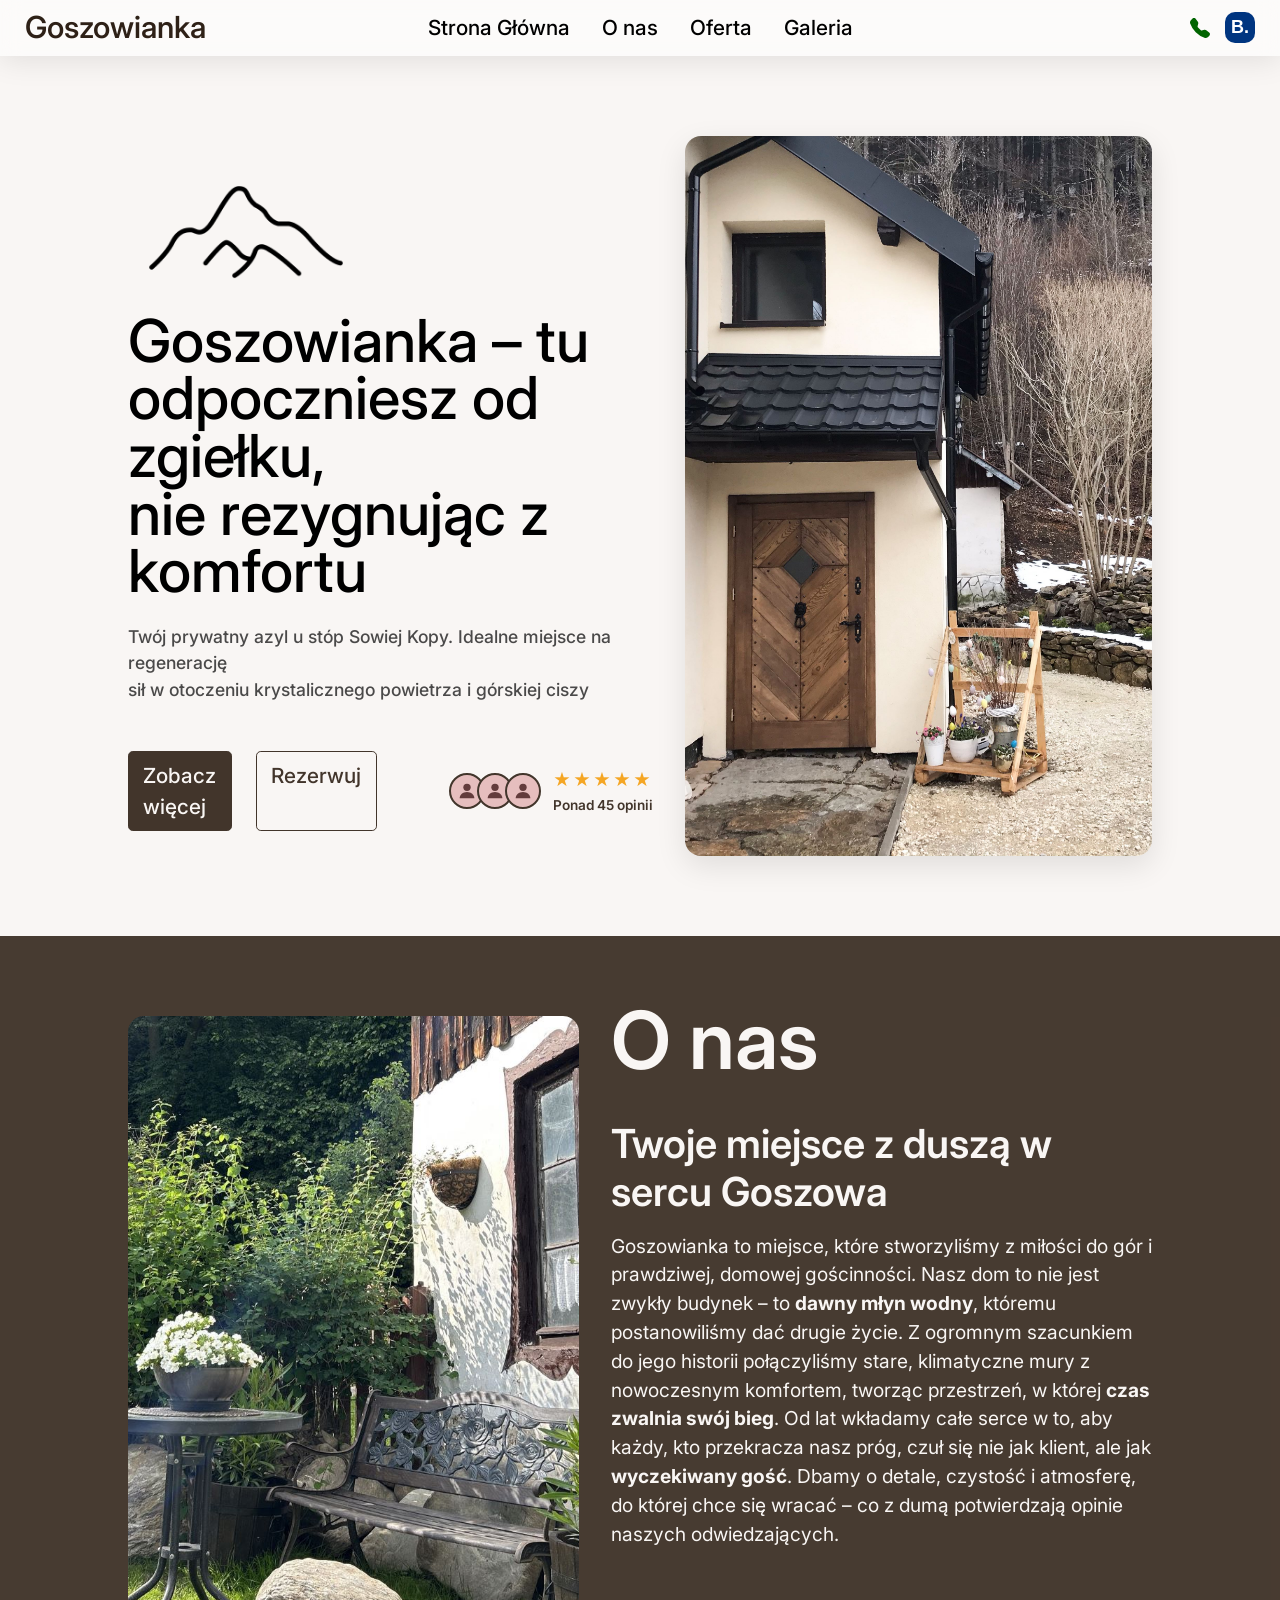
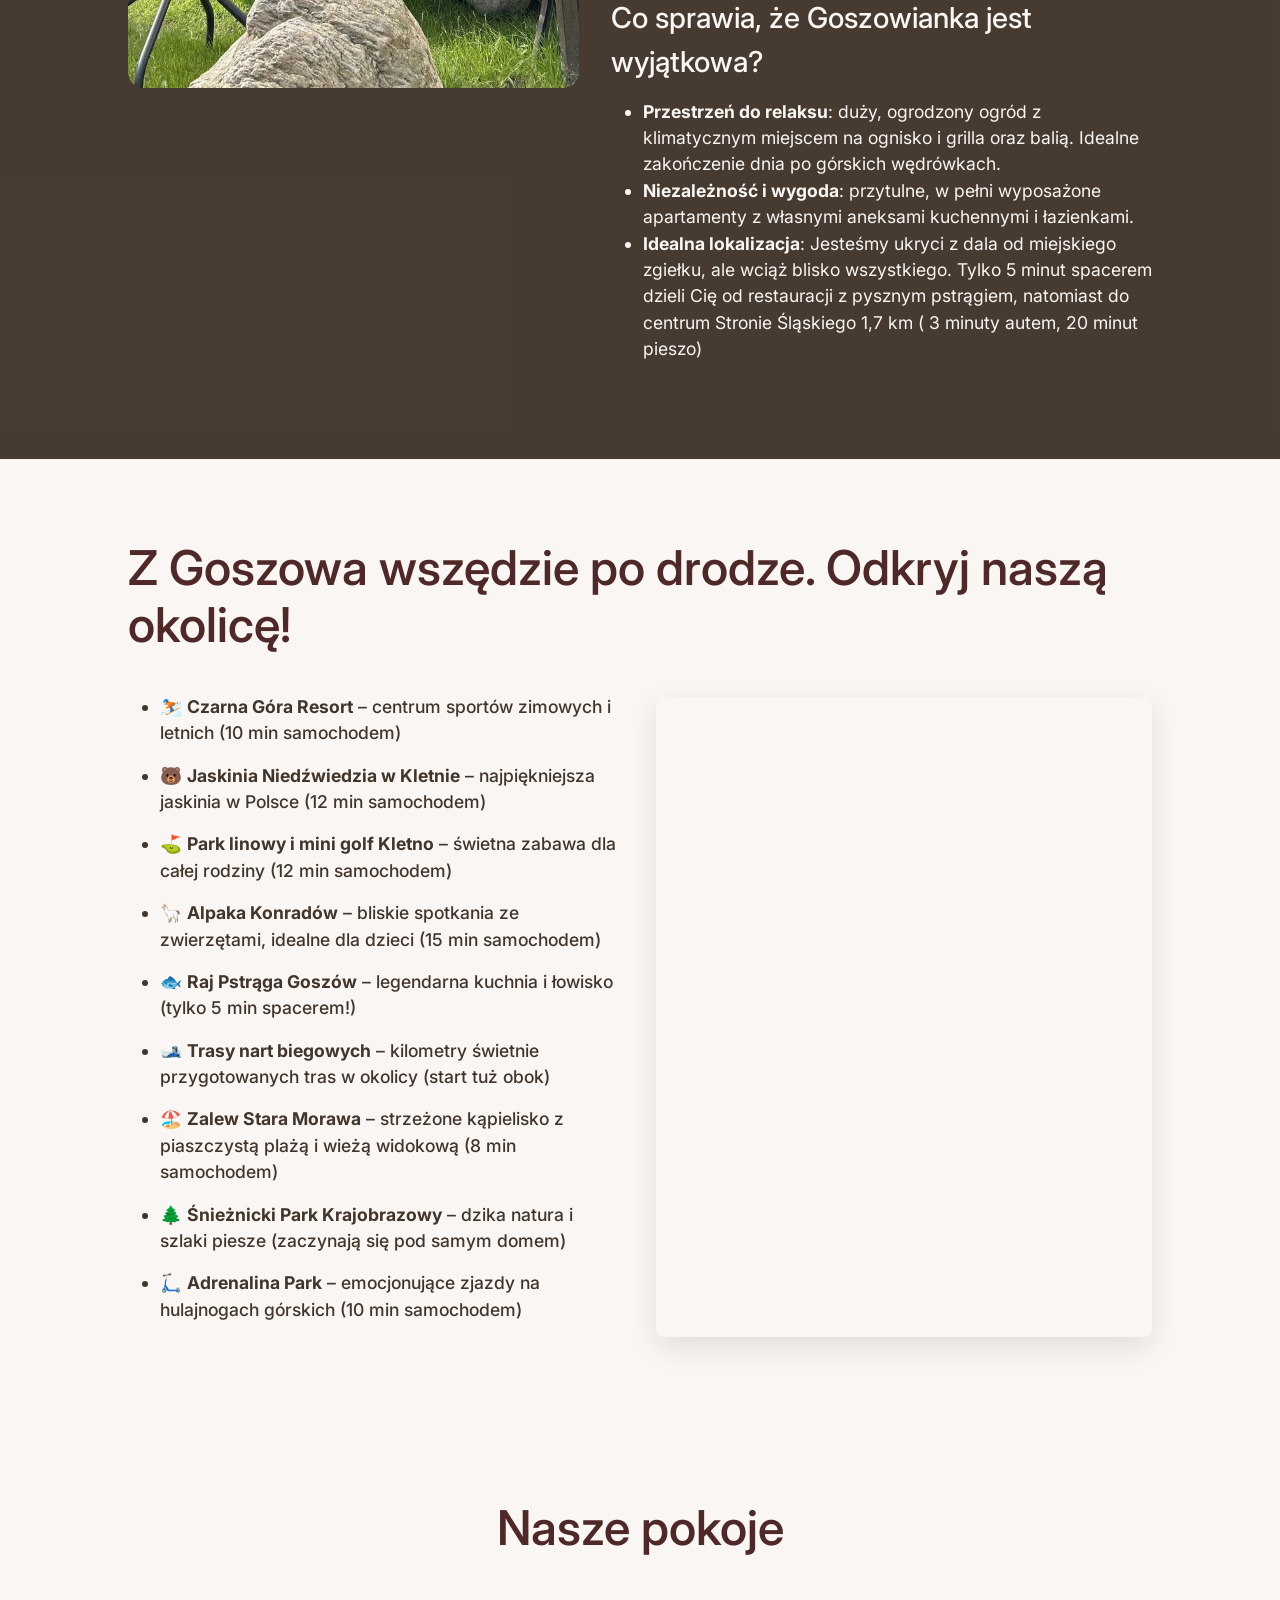
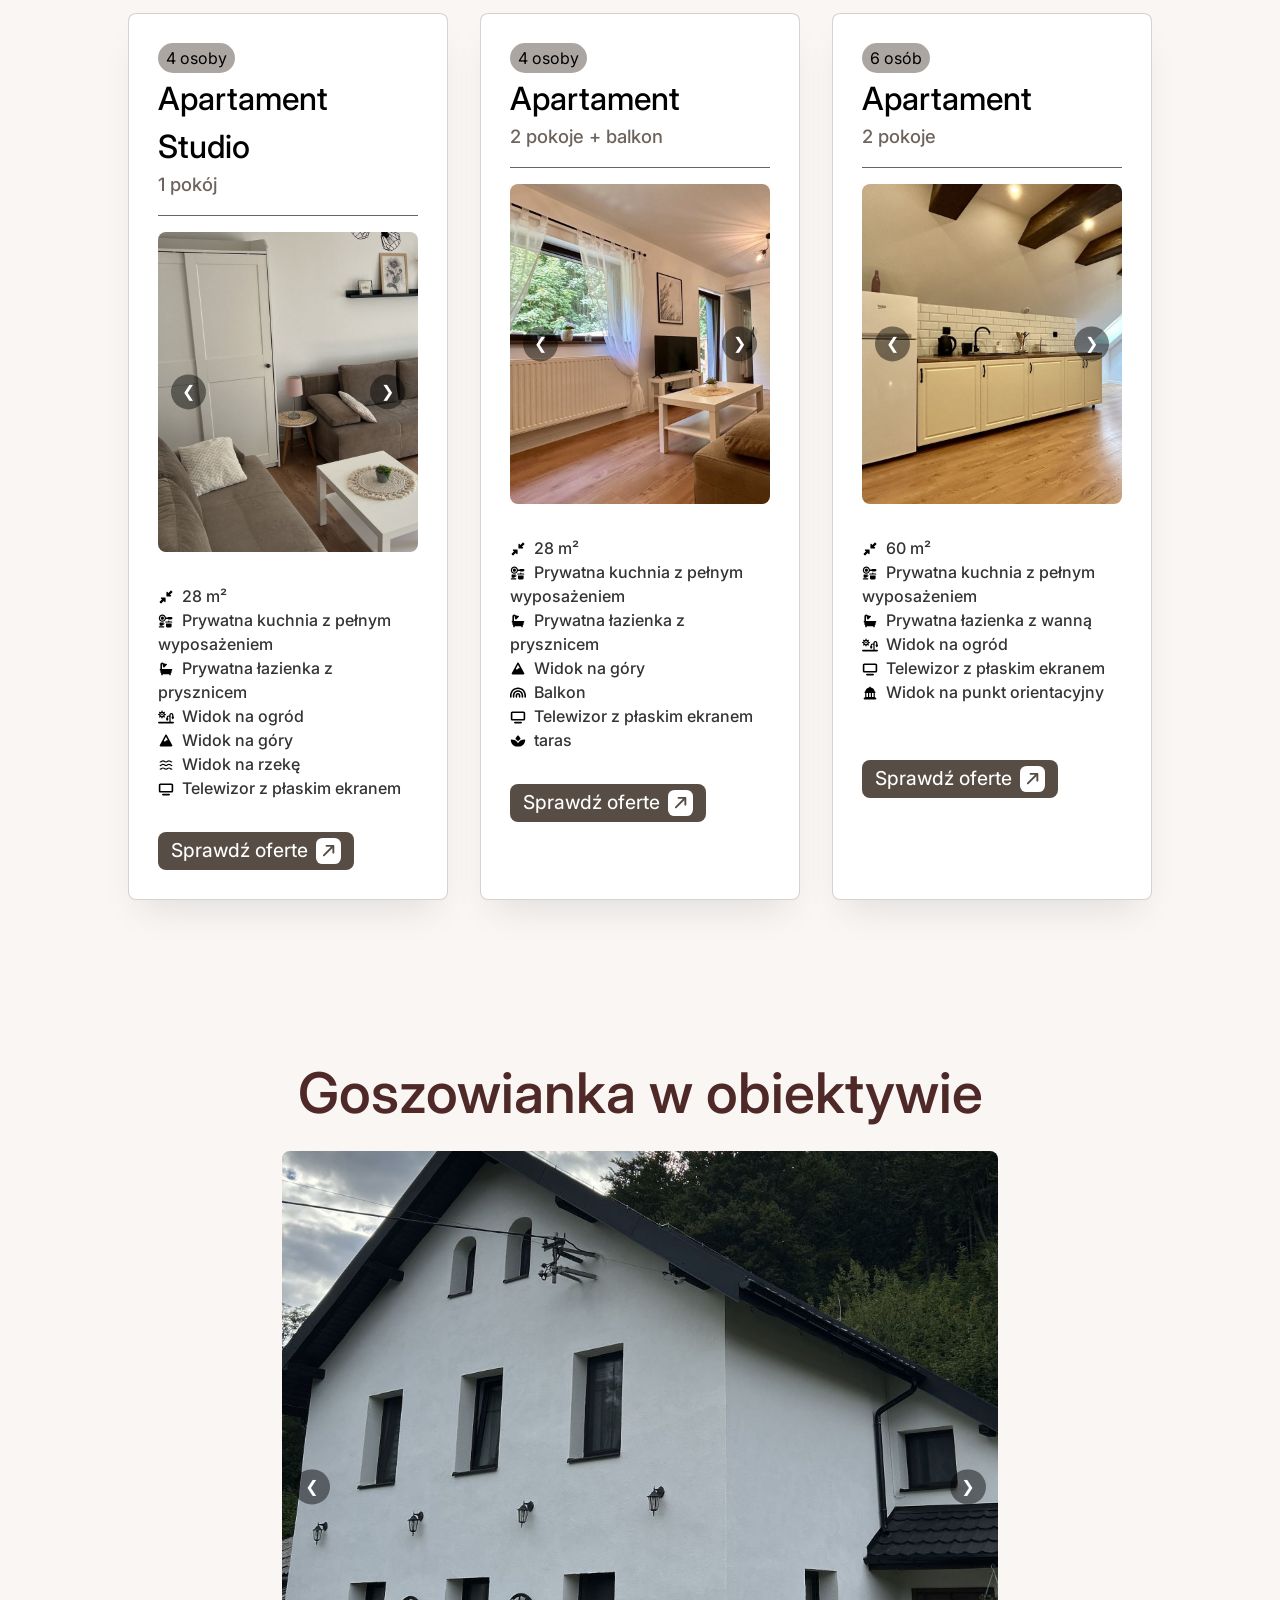
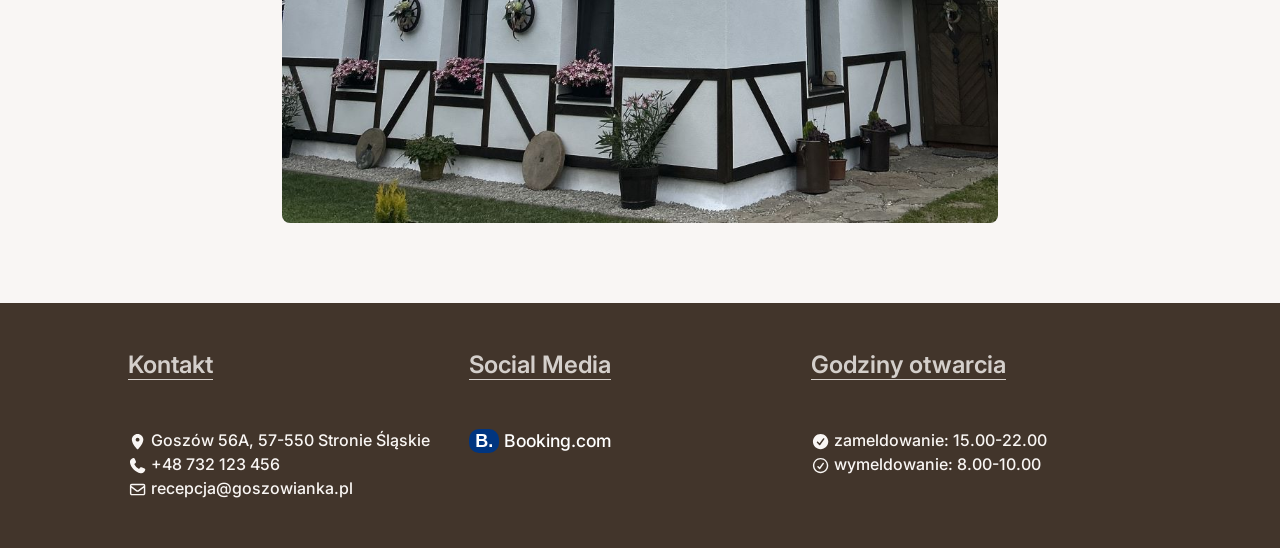
==== commit 7867912f: "wersja z nowymi zdjeciami" ====
--- a/index.html
+++ b/index.html
@@ -4,7 +4,7 @@
     <meta charset="UTF-8">
     <link href="https://cdn.jsdelivr.net/npm/bootstrap@5.3.8/dist/css/bootstrap.min.css" rel="stylesheet" integrity="sha384-sRIl4kxILFvY47J16cr9ZwB07vP4J8+LH7qKQnuqkuIAvNWLzeN8tE5YBujZqJLB" crossorigin="anonymous">
     <meta name="viewport" content="width=device-width, initial-scale=1.0">
-
+    <meta name="robots" content="index, follow">
     <title>Goszowianka | Noclegi i Pensjonat w Goszowie – Czarna Góra</title>
     <meta name="description" content="Pensjonat Goszowianka oferuje komfortowe noclegi w Goszowie, blisko stoku narciarskiego Czarna Góra. Doskonała baza wypadowa na piesze wędrówki, narty i rowerowe trasy w Sudetach. Zarezerwuj swój pobyt w górach!">
     <link rel="icon" type="image/png" href="favicon.png">
@@ -145,7 +145,8 @@
                         <div class="slide"><img src="pokoj1-1.jpg" alt="Apartament studio - budynek"></div>
                         <div class="slide"><img src="pokoj1-5.jpg" alt="Apartament studio - wnetrze"></div>
                         <div class="slide"><img src="pokoj1-4.jpg" alt="Apartament studio - budynek"></div>
-                        <div class="slide"><img src="kuchnia_1.png" alt="Apartament studio - budynek"></div>
+                        <div class="slide"><img src="kuchnia_1.jpg" alt="Apartament studio - budynek"></div>
+                        <div class="slide"><img src="lazienkadol.jpg" alt="Apartament studio - budynek"></div>
                     </div>
                     <button class="slider-arrow left" type="button" aria-label="Poprzednie zdjecie">&#10094;</button>
                     <button class="slider-arrow right" type="button" aria-label="Nastepne zdjecie">&#10095;</button>
@@ -154,7 +155,7 @@
                     <ul class="room-lista">
                         <li class="room-lista-item"><svg class="size" xmlns="http://www.w3.org/2000/svg" viewBox="0 0 640 640"><!--!Font Awesome Free v7.2.0 by @fontawesome - https://fontawesome.com License - https://fontawesome.com/license/free Copyright 2026 Fonticons, Inc.--><path d="M503.5 71C512.9 61.6 528.1 61.6 537.4 71L569.4 103C578.8 112.4 578.8 127.6 569.4 136.9L482.4 223.9L521.4 262.9C528.3 269.8 530.3 280.1 526.6 289.1C522.9 298.1 514.2 304 504.5 304L360.5 304C347.2 304 336.5 293.3 336.5 280L336.5 136C336.5 126.3 342.3 117.5 351.3 113.8C360.3 110.1 370.6 112.1 377.5 119L416.5 158L503.5 71zM136.5 336L280.5 336C293.8 336 304.5 346.7 304.5 360L304.5 504C304.5 513.7 298.7 522.5 289.7 526.2C280.7 529.9 270.4 527.9 263.5 521L224.5 482L137.5 569C128.1 578.4 112.9 578.4 103.6 569L71.6 537C62.2 527.6 62.2 512.4 71.6 503.1L158.6 416.1L119.6 377.1C112.7 370.2 110.7 359.9 114.4 350.9C118.1 341.9 126.8 336 136.5 336z"/></svg>28 m²</li>
                         <li class="room-lista-item"><svg class="kitchen" xmlns="http://www.w3.org/2000/svg" viewBox="0 0 640 640"><!--!Font Awesome Free v7.2.0 by @fontawesome - https://fontawesome.com License - https://fontawesome.com/license/free Copyright 2026 Fonticons, Inc.--><path d="M272 208C272 155 229 112 176 112C123 112 80 155 80 208C80 261 123 304 176 304C229 304 272 261 272 208zM316.4 240C301.9 304.1 244.5 352 176 352C96.5 352 32 287.5 32 208C32 128.5 96.5 64 176 64C244.5 64 301.9 111.9 316.4 176L388.2 176C397 166.2 409.8 160 424 160L528 160C554.5 160 576 181.5 576 208C576 234.5 554.5 256 528 256L424 256C409.8 256 397 249.8 388.2 240L316.4 240zM176 144C211.3 144 240 172.7 240 208C240 243.3 211.3 272 176 272C140.7 272 112 243.3 112 208C112 172.7 140.7 144 176 144zM432 304C445.3 304 456 314.7 456 328L456 336L552 336C565.3 336 576 346.7 576 360C576 373.3 565.3 384 552 384L312 384C298.7 384 288 373.3 288 360C288 346.7 298.7 336 312 336L408 336L408 328C408 314.7 418.7 304 432 304zM320 528L320 416L544 416L544 528C544 554.5 522.5 576 496 576L368 576C341.5 576 320 554.5 320 528zM80 384L208 384C234.5 384 256 405.5 256 432C256 458.5 234.5 480 208 480L192 480C192 497.7 177.7 512 160 512L96 512C78.3 512 64 497.7 64 480L64 400C64 391.2 71.2 384 80 384zM208 448C216.8 448 224 440.8 224 432C224 423.2 216.8 416 208 416L192 416L192 448L208 448zM56 528L232 528C245.3 528 256 538.7 256 552C256 565.3 245.3 576 232 576L56 576C42.7 576 32 565.3 32 552C32 538.7 42.7 528 56 528z"/></svg>Prywatna kuchnia z pełnym wyposażeniem</li>
-                        <li class="room-lista-item"><svg class="bath" xmlns="http://www.w3.org/2000/svg" viewBox="0 0 640 640"><!--!Font Awesome Free v7.2.0 by @fontawesome - https://fontawesome.com License - https://fontawesome.com/license/free Copyright 2026 Fonticons, Inc.--><path d="M160 141.3C160 134 165.9 128 173.3 128C176.8 128 180.2 129.4 182.7 131.9L197.6 146.8C194 155.9 192.1 165.7 192.1 176C192.1 195.9 199.3 214 211.3 228C206 237.2 207.3 249.1 215.1 257C224.5 266.4 239.7 266.4 249 257L353 153C362.4 143.6 362.4 128.4 353 119.1C345.2 111.2 333.2 110 324 115.3C310 103.3 291.9 96.1 272 96.1C261.7 96.1 251.8 98.1 242.8 101.6L227.9 86.6C213.4 72.1 193.7 64 173.3 64C130.6 64 96 98.6 96 141.3L96 320C78.3 320 64 334.3 64 352C64 369.7 78.3 384 96 384L96 432C96 460.4 108.4 486 128 503.6L128 544C128 561.7 142.3 576 160 576C177.7 576 192 561.7 192 544L192 528L448 528L448 544C448 561.7 462.3 576 480 576C497.7 576 512 561.7 512 544L512 503.6C531.6 486 544 460.5 544 432L544 384C561.7 384 576 369.7 576 352C576 334.3 561.7 320 544 320L160 320L160 141.3z"/></svg>Prywatna łazienka</li>
+                        <li class="room-lista-item"><svg class="bath" xmlns="http://www.w3.org/2000/svg" viewBox="0 0 640 640"><!--!Font Awesome Free v7.2.0 by @fontawesome - https://fontawesome.com License - https://fontawesome.com/license/free Copyright 2026 Fonticons, Inc.--><path d="M160 141.3C160 134 165.9 128 173.3 128C176.8 128 180.2 129.4 182.7 131.9L197.6 146.8C194 155.9 192.1 165.7 192.1 176C192.1 195.9 199.3 214 211.3 228C206 237.2 207.3 249.1 215.1 257C224.5 266.4 239.7 266.4 249 257L353 153C362.4 143.6 362.4 128.4 353 119.1C345.2 111.2 333.2 110 324 115.3C310 103.3 291.9 96.1 272 96.1C261.7 96.1 251.8 98.1 242.8 101.6L227.9 86.6C213.4 72.1 193.7 64 173.3 64C130.6 64 96 98.6 96 141.3L96 320C78.3 320 64 334.3 64 352C64 369.7 78.3 384 96 384L96 432C96 460.4 108.4 486 128 503.6L128 544C128 561.7 142.3 576 160 576C177.7 576 192 561.7 192 544L192 528L448 528L448 544C448 561.7 462.3 576 480 576C497.7 576 512 561.7 512 544L512 503.6C531.6 486 544 460.5 544 432L544 384C561.7 384 576 369.7 576 352C576 334.3 561.7 320 544 320L160 320L160 141.3z"/></svg>Prywatna łazienka z prysznicem</li>
                         <li class="room-lista-item"><svg class="garden" xmlns="http://www.w3.org/2000/svg" viewBox="0 0 640 640"><!--!Font Awesome Free v7.2.0 by @fontawesome - https://fontawesome.com License - https://fontawesome.com/license/free Copyright 2026 Fonticons, Inc.--><path d="M160 64C154.5 64 149.4 66.8 146.5 71.4L145.4 73.5L120.6 128.9L63.9 107.2C58 105 51.4 106.4 46.9 110.9C42.4 115.4 41 122 43.2 127.9L64.9 184.6L9.5 209.4C3.7 212 0 217.7 0 224C0 230.3 3.7 236 9.5 238.6L64.9 263.4L43.2 320.1C41 326 42.4 332.6 46.9 337.1C51.4 341.6 58 343 63.9 340.8L120.6 319.1L145.4 374.5C148 380.3 153.7 384 160 384C166.3 384 172 380.3 174.6 374.5L199.4 319.1L256.2 340.8C262.1 343 268.7 341.6 273.2 337.1C277.7 332.6 279.1 326 276.9 320.1L255.2 263.4L310.6 238.6C316.4 236 320.1 230.3 320.1 224C320.1 217.7 316.4 212 310.6 209.4L255.2 184.6L276.9 127.9L277.6 125.7C278.8 120.4 277.2 114.8 273.3 110.9C269.4 107 263.8 105.4 258.5 106.6L256.3 107.3L199.5 129L174.7 73.6C172 67.7 166.3 64 160 64zM160 160C195.3 160 224 188.7 224 224C224 259.3 195.3 288 160 288C124.7 288 96 259.3 96 224C96 188.7 124.7 160 160 160zM192 224C192 206.3 177.7 192 160 192C142.3 192 128 206.3 128 224C128 241.7 142.3 256 160 256C177.7 256 192 241.7 192 224zM568 240L568 293.4C553.2 301.1 544 316.5 544 338C544 354.8 560 382 581.4 405.2C587.2 411.4 596.9 411.4 602.6 405.2C624 381.9 640 354.6 640 338C640 316.5 630.8 301 616 293.4L616 240C616 195.8 580.2 160 536 160C491.8 160 456 195.8 456 240L456 262.7C446.2 258.4 435.4 256 424 256C379.8 256 344 291.8 344 336L344 357.4C329.2 365 320 380.5 320 402C320 418.8 336 446 357.4 469.2C363.2 475.4 372.9 475.4 378.6 469.2C400 445.9 416 418.6 416 402C416 380.5 406.8 365 392 357.4L392 336C392 318.3 406.3 304 424 304C441.7 304 456 318.3 456 336L456 512L32 512C14.3 512 0 526.3 0 544C0 561.7 14.3 576 32 576L608 576C625.7 576 640 561.7 640 544C640 526.3 625.7 512 608 512L504 512L504 240C504 222.3 518.3 208 536 208C553.7 208 568 222.3 568 240z"/></svg>Widok na ogród</li>
                         <li class="room-lista-item"><svg class="mountain" xmlns="http://www.w3.org/2000/svg" viewBox="0 0 640 640"><!--!Font Awesome Free v7.2.0 by @fontawesome - https://fontawesome.com License - https://fontawesome.com/license/free Copyright 2026 Fonticons, Inc.--><path d="M320.5 64C335.2 64 348.7 72.1 355.7 85L571.7 485C578.4 497.4 578.1 512.4 570.9 524.5C563.7 536.6 550.6 544 536.6 544L104.6 544C90.5 544 77.5 536.6 70.3 524.5C63.1 512.4 62.8 497.4 69.5 485L285.5 85L288.4 80.4C295.7 70.2 307.6 64 320.5 64zM234.4 313.9L261.2 340.7C267.4 346.9 277.6 346.9 283.8 340.7L327.1 297.4C333.1 291.4 341.2 288 349.7 288L392.5 288L320.4 154.5L234.3 313.9z"/></svg>Widok na góry</li>
                         <li class="room-lista-item"><svg class="lake" xmlns="http://www.w3.org/2000/svg" viewBox="0 0 640 640"><!--!Font Awesome Free v7.2.0 by @fontawesome - https://fontawesome.com License - https://fontawesome.com/license/free Copyright 2026 Fonticons, Inc.--><path d="M474.6 188.1C495.3 203.7 520.6 218.8 548.8 222.6C561.9 224.4 574 215.1 575.8 202C577.6 188.9 568.3 176.8 555.2 175C539.3 172.9 522 163.7 503.5 149.8C465.1 120.8 413 120.8 374.5 149.8C350.5 167.9 333.8 176.1 320 176.1C306.2 176.1 289.5 167.9 265.5 149.8C227.1 120.8 175 120.8 136.5 149.8C118 163.7 100.7 172.9 84.8 175C71.7 176.8 62.4 188.8 64.2 202C66 215.2 78 224.4 91.2 222.6C119.4 218.8 144.8 203.7 165.4 188.1C186.7 172 215.3 172 236.6 188.1C260.8 206.4 288.9 224 320 224C351.1 224 379.1 206.3 403.4 188.1C424.7 172 453.3 172 474.6 188.1zM474.6 332.1C495.3 347.7 520.6 362.8 548.8 366.6C561.9 368.4 574 359.1 575.8 346C577.6 332.9 568.3 320.8 555.2 319C539.3 316.9 522 307.7 503.5 293.8C465.1 264.8 413 264.8 374.5 293.8C350.5 311.9 333.8 320.1 320 320.1C306.2 320.1 289.5 311.9 265.5 293.8C227.1 264.8 175 264.8 136.5 293.8C118 307.7 100.7 316.9 84.8 319C71.7 320.7 62.4 332.8 64.2 346C66 359.2 78 368.4 91.2 366.6C119.4 362.8 144.8 347.7 165.4 332.1C186.7 316 215.3 316 236.6 332.1C260.8 350.4 288.9 368 320 368C351.1 368 379.1 350.3 403.4 332.1C424.7 316 453.3 316 474.6 332.1zM403.4 476.1C424.7 460 453.3 460 474.6 476.1C495.3 491.7 520.6 506.8 548.8 510.6C561.9 512.4 574 503.1 575.8 490C577.6 476.9 568.3 464.8 555.2 463C539.3 460.9 522 451.7 503.5 437.8C465.1 408.8 413 408.8 374.5 437.8C350.5 455.9 333.8 464.1 320 464.1C306.2 464.1 289.5 455.9 265.5 437.8C227.1 408.8 175 408.8 136.5 437.8C118 451.7 100.7 460.9 84.8 463C71.7 464.8 62.4 476.8 64.2 490C66 503.2 78 512.4 91.2 510.6C119.4 506.8 144.8 491.7 165.4 476.1C186.7 460 215.3 460 236.6 476.1C260.8 494.4 288.9 512 320 512C351.1 512 379.1 494.3 403.4 476.1z"/></svg>Widok na rzekę</li>
@@ -181,6 +182,7 @@
                         <div class="slide"><img src="pokoj2-3.jpg" alt="Apartament - korytarz"></div>
                         <div class="slide"><img src="pokoj2-4.jpg" alt="Apartament - korytarz"></div>
                         <div class="slide"><img src="pokoj2-5.jpg" alt="Apartament - korytarz"></div>
+                        <div class="slide"><img src="tarasowy.jpg" alt="Apartament - korytarz"></div>
                     </div>
                     <button class="slider-arrow left" type="button" aria-label="Poprzednie zdjecie">&#10094;</button>
                     <button class="slider-arrow right" type="button" aria-label="Nastepne zdjecie">&#10095;</button>
@@ -189,7 +191,7 @@
                     <ul class="room-lista">
                         <li class="room-lista-item"><svg class="size" xmlns="http://www.w3.org/2000/svg" viewBox="0 0 640 640"><!--!Font Awesome Free v7.2.0 by @fontawesome - https://fontawesome.com License - https://fontawesome.com/license/free Copyright 2026 Fonticons, Inc.--><path d="M503.5 71C512.9 61.6 528.1 61.6 537.4 71L569.4 103C578.8 112.4 578.8 127.6 569.4 136.9L482.4 223.9L521.4 262.9C528.3 269.8 530.3 280.1 526.6 289.1C522.9 298.1 514.2 304 504.5 304L360.5 304C347.2 304 336.5 293.3 336.5 280L336.5 136C336.5 126.3 342.3 117.5 351.3 113.8C360.3 110.1 370.6 112.1 377.5 119L416.5 158L503.5 71zM136.5 336L280.5 336C293.8 336 304.5 346.7 304.5 360L304.5 504C304.5 513.7 298.7 522.5 289.7 526.2C280.7 529.9 270.4 527.9 263.5 521L224.5 482L137.5 569C128.1 578.4 112.9 578.4 103.6 569L71.6 537C62.2 527.6 62.2 512.4 71.6 503.1L158.6 416.1L119.6 377.1C112.7 370.2 110.7 359.9 114.4 350.9C118.1 341.9 126.8 336 136.5 336z"/></svg>28 m²</li>
                         <li class="room-lista-item"><svg class="kitchen" xmlns="http://www.w3.org/2000/svg" viewBox="0 0 640 640"><!--!Font Awesome Free v7.2.0 by @fontawesome - https://fontawesome.com License - https://fontawesome.com/license/free Copyright 2026 Fonticons, Inc.--><path d="M272 208C272 155 229 112 176 112C123 112 80 155 80 208C80 261 123 304 176 304C229 304 272 261 272 208zM316.4 240C301.9 304.1 244.5 352 176 352C96.5 352 32 287.5 32 208C32 128.5 96.5 64 176 64C244.5 64 301.9 111.9 316.4 176L388.2 176C397 166.2 409.8 160 424 160L528 160C554.5 160 576 181.5 576 208C576 234.5 554.5 256 528 256L424 256C409.8 256 397 249.8 388.2 240L316.4 240zM176 144C211.3 144 240 172.7 240 208C240 243.3 211.3 272 176 272C140.7 272 112 243.3 112 208C112 172.7 140.7 144 176 144zM432 304C445.3 304 456 314.7 456 328L456 336L552 336C565.3 336 576 346.7 576 360C576 373.3 565.3 384 552 384L312 384C298.7 384 288 373.3 288 360C288 346.7 298.7 336 312 336L408 336L408 328C408 314.7 418.7 304 432 304zM320 528L320 416L544 416L544 528C544 554.5 522.5 576 496 576L368 576C341.5 576 320 554.5 320 528zM80 384L208 384C234.5 384 256 405.5 256 432C256 458.5 234.5 480 208 480L192 480C192 497.7 177.7 512 160 512L96 512C78.3 512 64 497.7 64 480L64 400C64 391.2 71.2 384 80 384zM208 448C216.8 448 224 440.8 224 432C224 423.2 216.8 416 208 416L192 416L192 448L208 448zM56 528L232 528C245.3 528 256 538.7 256 552C256 565.3 245.3 576 232 576L56 576C42.7 576 32 565.3 32 552C32 538.7 42.7 528 56 528z"/></svg>Prywatna kuchnia z pełnym wyposażeniem</li>
-                        <li class="room-lista-item"><svg class="bath" xmlns="http://www.w3.org/2000/svg" viewBox="0 0 640 640"><!--!Font Awesome Free v7.2.0 by @fontawesome - https://fontawesome.com License - https://fontawesome.com/license/free Copyright 2026 Fonticons, Inc.--><path d="M160 141.3C160 134 165.9 128 173.3 128C176.8 128 180.2 129.4 182.7 131.9L197.6 146.8C194 155.9 192.1 165.7 192.1 176C192.1 195.9 199.3 214 211.3 228C206 237.2 207.3 249.1 215.1 257C224.5 266.4 239.7 266.4 249 257L353 153C362.4 143.6 362.4 128.4 353 119.1C345.2 111.2 333.2 110 324 115.3C310 103.3 291.9 96.1 272 96.1C261.7 96.1 251.8 98.1 242.8 101.6L227.9 86.6C213.4 72.1 193.7 64 173.3 64C130.6 64 96 98.6 96 141.3L96 320C78.3 320 64 334.3 64 352C64 369.7 78.3 384 96 384L96 432C96 460.4 108.4 486 128 503.6L128 544C128 561.7 142.3 576 160 576C177.7 576 192 561.7 192 544L192 528L448 528L448 544C448 561.7 462.3 576 480 576C497.7 576 512 561.7 512 544L512 503.6C531.6 486 544 460.5 544 432L544 384C561.7 384 576 369.7 576 352C576 334.3 561.7 320 544 320L160 320L160 141.3z"/></svg>Prywatna łazienka</li>
+                        <li class="room-lista-item"><svg class="bath" xmlns="http://www.w3.org/2000/svg" viewBox="0 0 640 640"><!--!Font Awesome Free v7.2.0 by @fontawesome - https://fontawesome.com License - https://fontawesome.com/license/free Copyright 2026 Fonticons, Inc.--><path d="M160 141.3C160 134 165.9 128 173.3 128C176.8 128 180.2 129.4 182.7 131.9L197.6 146.8C194 155.9 192.1 165.7 192.1 176C192.1 195.9 199.3 214 211.3 228C206 237.2 207.3 249.1 215.1 257C224.5 266.4 239.7 266.4 249 257L353 153C362.4 143.6 362.4 128.4 353 119.1C345.2 111.2 333.2 110 324 115.3C310 103.3 291.9 96.1 272 96.1C261.7 96.1 251.8 98.1 242.8 101.6L227.9 86.6C213.4 72.1 193.7 64 173.3 64C130.6 64 96 98.6 96 141.3L96 320C78.3 320 64 334.3 64 352C64 369.7 78.3 384 96 384L96 432C96 460.4 108.4 486 128 503.6L128 544C128 561.7 142.3 576 160 576C177.7 576 192 561.7 192 544L192 528L448 528L448 544C448 561.7 462.3 576 480 576C497.7 576 512 561.7 512 544L512 503.6C531.6 486 544 460.5 544 432L544 384C561.7 384 576 369.7 576 352C576 334.3 561.7 320 544 320L160 320L160 141.3z"/></svg>Prywatna łazienka z prysznicem</li>
                         <li class="room-lista-item"><svg class="mountain" xmlns="http://www.w3.org/2000/svg" viewBox="0 0 640 640"><!--!Font Awesome Free v7.2.0 by @fontawesome - https://fontawesome.com License - https://fontawesome.com/license/free Copyright 2026 Fonticons, Inc.--><path d="M320.5 64C335.2 64 348.7 72.1 355.7 85L571.7 485C578.4 497.4 578.1 512.4 570.9 524.5C563.7 536.6 550.6 544 536.6 544L104.6 544C90.5 544 77.5 536.6 70.3 524.5C63.1 512.4 62.8 497.4 69.5 485L285.5 85L288.4 80.4C295.7 70.2 307.6 64 320.5 64zM234.4 313.9L261.2 340.7C267.4 346.9 277.6 346.9 283.8 340.7L327.1 297.4C333.1 291.4 341.2 288 349.7 288L392.5 288L320.4 154.5L234.3 313.9z"/></svg>Widok na góry</li>
                         <li class="room-lista-item"><svg class="balcon" xmlns="http://www.w3.org/2000/svg" viewBox="0 0 640 640"><!--!Font Awesome Free v7.2.0 by @fontawesome - https://fontawesome.com License - https://fontawesome.com/license/free Copyright 2026 Fonticons, Inc.--><path d="M320 160C178.6 160 64 274.6 64 416L64 480C64 497.7 49.7 512 32 512C14.3 512 0 497.7 0 480L0 416C0 239.3 143.3 96 320 96C496.7 96 640 239.3 640 416L640 480C640 497.7 625.7 512 608 512C590.3 512 576 497.7 576 480L576 416C576 274.6 461.4 160 320 160zM320 272C240.5 272 176 336.5 176 416L176 480C176 497.7 161.7 512 144 512C126.3 512 112 497.7 112 480L112 416C112 301.1 205.1 208 320 208C434.9 208 528 301.1 528 416L528 480C528 497.7 513.7 512 496 512C478.3 512 464 497.7 464 480L464 416C464 336.5 399.5 272 320 272zM288 416L288 480C288 497.7 273.7 512 256 512C238.3 512 224 497.7 224 480L224 416C224 363 267 320 320 320C373 320 416 363 416 416L416 480C416 497.7 401.7 512 384 512C366.3 512 352 497.7 352 480L352 416C352 398.3 337.7 384 320 384C302.3 384 288 398.3 288 416z"/></svg>Balkon</li>
                         <li class="room-lista-item"><svg class="tv" xmlns="http://www.w3.org/2000/svg" viewBox="0 0 640 640"><!--!Font Awesome Free v7.2.0 by @fontawesome - https://fontawesome.com License - https://fontawesome.com/license/free Copyright 2026 Fonticons, Inc.--><path d="M96 160L96 400L544 400L544 160L96 160zM32 160C32 124.7 60.7 96 96 96L544 96C579.3 96 608 124.7 608 160L608 400C608 435.3 579.3 464 544 464L96 464C60.7 464 32 435.3 32 400L32 160zM192 512L448 512C465.7 512 480 526.3 480 544C480 561.7 465.7 576 448 576L192 576C174.3 576 160 561.7 160 544C160 526.3 174.3 512 192 512z"/></svg>Telewizor z płaskim ekranem</li>
@@ -213,6 +215,8 @@
                         <div class="slide"><img src="pokoj3-2.jpg" alt="Apartament dla 6 osob - detal"></div>
                         <div class="slide"><img src="pokoj3-3.jpg" alt="Apartament dla 6 osob - pensjonat"></div>
                         <div class="slide"><img src="pokoj3-4.jpg" alt="Apartament dla 6 osob - pensjonat"></div>
+                        <div class="slide"><img src="lazienkagora2.jpg" alt="Apartament dla 6 osob - pensjonat"></div>
+                        <div class="slide"><img src="lazienkagora.jpg" alt="Apartament dla 6 osob - pensjonat"></div>
                     </div>
                     <button class="slider-arrow left" type="button" aria-label="Poprzednie zdjecie">&#10094;</button>
                     <button class="slider-arrow right" type="button" aria-label="Nastepne zdjecie">&#10095;</button>
@@ -221,7 +225,7 @@
                     <ul class="room-lista">
                         <li class="room-lista-item"><svg class="size" xmlns="http://www.w3.org/2000/svg" viewBox="0 0 640 640"><!--!Font Awesome Free v7.2.0 by @fontawesome - https://fontawesome.com License - https://fontawesome.com/license/free Copyright 2026 Fonticons, Inc.--><path d="M503.5 71C512.9 61.6 528.1 61.6 537.4 71L569.4 103C578.8 112.4 578.8 127.6 569.4 136.9L482.4 223.9L521.4 262.9C528.3 269.8 530.3 280.1 526.6 289.1C522.9 298.1 514.2 304 504.5 304L360.5 304C347.2 304 336.5 293.3 336.5 280L336.5 136C336.5 126.3 342.3 117.5 351.3 113.8C360.3 110.1 370.6 112.1 377.5 119L416.5 158L503.5 71zM136.5 336L280.5 336C293.8 336 304.5 346.7 304.5 360L304.5 504C304.5 513.7 298.7 522.5 289.7 526.2C280.7 529.9 270.4 527.9 263.5 521L224.5 482L137.5 569C128.1 578.4 112.9 578.4 103.6 569L71.6 537C62.2 527.6 62.2 512.4 71.6 503.1L158.6 416.1L119.6 377.1C112.7 370.2 110.7 359.9 114.4 350.9C118.1 341.9 126.8 336 136.5 336z"/></svg>60 m²</li>
                         <li class="room-lista-item"><svg class="kitchen" xmlns="http://www.w3.org/2000/svg" viewBox="0 0 640 640"><!--!Font Awesome Free v7.2.0 by @fontawesome - https://fontawesome.com License - https://fontawesome.com/license/free Copyright 2026 Fonticons, Inc.--><path d="M272 208C272 155 229 112 176 112C123 112 80 155 80 208C80 261 123 304 176 304C229 304 272 261 272 208zM316.4 240C301.9 304.1 244.5 352 176 352C96.5 352 32 287.5 32 208C32 128.5 96.5 64 176 64C244.5 64 301.9 111.9 316.4 176L388.2 176C397 166.2 409.8 160 424 160L528 160C554.5 160 576 181.5 576 208C576 234.5 554.5 256 528 256L424 256C409.8 256 397 249.8 388.2 240L316.4 240zM176 144C211.3 144 240 172.7 240 208C240 243.3 211.3 272 176 272C140.7 272 112 243.3 112 208C112 172.7 140.7 144 176 144zM432 304C445.3 304 456 314.7 456 328L456 336L552 336C565.3 336 576 346.7 576 360C576 373.3 565.3 384 552 384L312 384C298.7 384 288 373.3 288 360C288 346.7 298.7 336 312 336L408 336L408 328C408 314.7 418.7 304 432 304zM320 528L320 416L544 416L544 528C544 554.5 522.5 576 496 576L368 576C341.5 576 320 554.5 320 528zM80 384L208 384C234.5 384 256 405.5 256 432C256 458.5 234.5 480 208 480L192 480C192 497.7 177.7 512 160 512L96 512C78.3 512 64 497.7 64 480L64 400C64 391.2 71.2 384 80 384zM208 448C216.8 448 224 440.8 224 432C224 423.2 216.8 416 208 416L192 416L192 448L208 448zM56 528L232 528C245.3 528 256 538.7 256 552C256 565.3 245.3 576 232 576L56 576C42.7 576 32 565.3 32 552C32 538.7 42.7 528 56 528z"/></svg>Prywatna kuchnia z pełnym wyposażeniem</li>
-                        <li class="room-lista-item"><svg class="bath" xmlns="http://www.w3.org/2000/svg" viewBox="0 0 640 640"><!--!Font Awesome Free v7.2.0 by @fontawesome - https://fontawesome.com License - https://fontawesome.com/license/free Copyright 2026 Fonticons, Inc.--><path d="M160 141.3C160 134 165.9 128 173.3 128C176.8 128 180.2 129.4 182.7 131.9L197.6 146.8C194 155.9 192.1 165.7 192.1 176C192.1 195.9 199.3 214 211.3 228C206 237.2 207.3 249.1 215.1 257C224.5 266.4 239.7 266.4 249 257L353 153C362.4 143.6 362.4 128.4 353 119.1C345.2 111.2 333.2 110 324 115.3C310 103.3 291.9 96.1 272 96.1C261.7 96.1 251.8 98.1 242.8 101.6L227.9 86.6C213.4 72.1 193.7 64 173.3 64C130.6 64 96 98.6 96 141.3L96 320C78.3 320 64 334.3 64 352C64 369.7 78.3 384 96 384L96 432C96 460.4 108.4 486 128 503.6L128 544C128 561.7 142.3 576 160 576C177.7 576 192 561.7 192 544L192 528L448 528L448 544C448 561.7 462.3 576 480 576C497.7 576 512 561.7 512 544L512 503.6C531.6 486 544 460.5 544 432L544 384C561.7 384 576 369.7 576 352C576 334.3 561.7 320 544 320L160 320L160 141.3z"/></svg>Prywatna łazienka</li>
+                        <li class="room-lista-item"><svg class="bath" xmlns="http://www.w3.org/2000/svg" viewBox="0 0 640 640"><!--!Font Awesome Free v7.2.0 by @fontawesome - https://fontawesome.com License - https://fontawesome.com/license/free Copyright 2026 Fonticons, Inc.--><path d="M160 141.3C160 134 165.9 128 173.3 128C176.8 128 180.2 129.4 182.7 131.9L197.6 146.8C194 155.9 192.1 165.7 192.1 176C192.1 195.9 199.3 214 211.3 228C206 237.2 207.3 249.1 215.1 257C224.5 266.4 239.7 266.4 249 257L353 153C362.4 143.6 362.4 128.4 353 119.1C345.2 111.2 333.2 110 324 115.3C310 103.3 291.9 96.1 272 96.1C261.7 96.1 251.8 98.1 242.8 101.6L227.9 86.6C213.4 72.1 193.7 64 173.3 64C130.6 64 96 98.6 96 141.3L96 320C78.3 320 64 334.3 64 352C64 369.7 78.3 384 96 384L96 432C96 460.4 108.4 486 128 503.6L128 544C128 561.7 142.3 576 160 576C177.7 576 192 561.7 192 544L192 528L448 528L448 544C448 561.7 462.3 576 480 576C497.7 576 512 561.7 512 544L512 503.6C531.6 486 544 460.5 544 432L544 384C561.7 384 576 369.7 576 352C576 334.3 561.7 320 544 320L160 320L160 141.3z"/></svg>Prywatna łazienka z wanną</li>
                         <li class="room-lista-item"><svg class="garden" xmlns="http://www.w3.org/2000/svg" viewBox="0 0 640 640"><!--!Font Awesome Free v7.2.0 by @fontawesome - https://fontawesome.com License - https://fontawesome.com/license/free Copyright 2026 Fonticons, Inc.--><path d="M160 64C154.5 64 149.4 66.8 146.5 71.4L145.4 73.5L120.6 128.9L63.9 107.2C58 105 51.4 106.4 46.9 110.9C42.4 115.4 41 122 43.2 127.9L64.9 184.6L9.5 209.4C3.7 212 0 217.7 0 224C0 230.3 3.7 236 9.5 238.6L64.9 263.4L43.2 320.1C41 326 42.4 332.6 46.9 337.1C51.4 341.6 58 343 63.9 340.8L120.6 319.1L145.4 374.5C148 380.3 153.7 384 160 384C166.3 384 172 380.3 174.6 374.5L199.4 319.1L256.2 340.8C262.1 343 268.7 341.6 273.2 337.1C277.7 332.6 279.1 326 276.9 320.1L255.2 263.4L310.6 238.6C316.4 236 320.1 230.3 320.1 224C320.1 217.7 316.4 212 310.6 209.4L255.2 184.6L276.9 127.9L277.6 125.7C278.8 120.4 277.2 114.8 273.3 110.9C269.4 107 263.8 105.4 258.5 106.6L256.3 107.3L199.5 129L174.7 73.6C172 67.7 166.3 64 160 64zM160 160C195.3 160 224 188.7 224 224C224 259.3 195.3 288 160 288C124.7 288 96 259.3 96 224C96 188.7 124.7 160 160 160zM192 224C192 206.3 177.7 192 160 192C142.3 192 128 206.3 128 224C128 241.7 142.3 256 160 256C177.7 256 192 241.7 192 224zM568 240L568 293.4C553.2 301.1 544 316.5 544 338C544 354.8 560 382 581.4 405.2C587.2 411.4 596.9 411.4 602.6 405.2C624 381.9 640 354.6 640 338C640 316.5 630.8 301 616 293.4L616 240C616 195.8 580.2 160 536 160C491.8 160 456 195.8 456 240L456 262.7C446.2 258.4 435.4 256 424 256C379.8 256 344 291.8 344 336L344 357.4C329.2 365 320 380.5 320 402C320 418.8 336 446 357.4 469.2C363.2 475.4 372.9 475.4 378.6 469.2C400 445.9 416 418.6 416 402C416 380.5 406.8 365 392 357.4L392 336C392 318.3 406.3 304 424 304C441.7 304 456 318.3 456 336L456 512L32 512C14.3 512 0 526.3 0 544C0 561.7 14.3 576 32 576L608 576C625.7 576 640 561.7 640 544C640 526.3 625.7 512 608 512L504 512L504 240C504 222.3 518.3 208 536 208C553.7 208 568 222.3 568 240z"/></svg>Widok na ogród</li>
                         <li class="room-lista-item"><svg class="tv" xmlns="http://www.w3.org/2000/svg" viewBox="0 0 640 640"><!--!Font Awesome Free v7.2.0 by @fontawesome - https://fontawesome.com License - https://fontawesome.com/license/free Copyright 2026 Fonticons, Inc.--><path d="M96 160L96 400L544 400L544 160L96 160zM32 160C32 124.7 60.7 96 96 96L544 96C579.3 96 608 124.7 608 160L608 400C608 435.3 579.3 464 544 464L96 464C60.7 464 32 435.3 32 400L32 160zM192 512L448 512C465.7 512 480 526.3 480 544C480 561.7 465.7 576 448 576L192 576C174.3 576 160 561.7 160 544C160 526.3 174.3 512 192 512z"/></svg>Telewizor z płaskim ekranem</li>
                         <li class="room-lista-item"><svg class="punkt" xmlns="http://www.w3.org/2000/svg" viewBox="0 0 640 640"><!--!Font Awesome Free v7.2.0 by @fontawesome - https://fontawesome.com License - https://fontawesome.com/license/free Copyright 2026 Fonticons, Inc.--><path d="M320 64C302.3 64 288 78.3 288 96C288 96.9 288 97.8 288.1 98.6C207.6 112 144.1 175.5 130.6 256L128 256C110.3 256 96 270.3 96 288C96 305.7 110.3 320 128 320L128 480L76.8 518.4C68.7 524.4 64 533.9 64 544C64 561.7 78.3 576 96 576L544 576C561.7 576 576 561.7 576 544C576 533.9 571.3 524.4 563.2 518.4L512 480L512 320C529.7 320 544 305.7 544 288C544 270.3 529.7 256 512 256L509.3 256C495.8 175.6 432.3 112.1 351.8 98.6C351.9 97.7 351.9 96.9 351.9 96C351.9 78.3 337.6 64 319.9 64zM400 320L464 320L464 480L400 480L400 320zM288 480L288 320L352 320L352 480L288 480zM176 320L240 320L240 480L176 480L176 320z"/></svg>Widok na punkt orientacyjny</li>
@@ -239,8 +243,8 @@
         <h2 class="text14">Goszowianka w obiektywie</h2>
         <div class="gallery-slider">
             <div class="slider-track">
-                <div class="slide"><img src="dom1.jpg" alt="Apartament dla 6 osob - widok"></div>
-                <div class="slide"><img src="dom3.jpg" alt="Apartament dla 6 osob - pensjonat"></div>
+                <div class="slide"><img src="dom3.jpg" alt="Apartament dla 6 osob - widok"></div>
+                <div class="slide"><img src="dom1.jpg" alt="Apartament dla 6 osob - pensjonat"></div>
                 <div class="slide"><img src="BALIA1.jpg" alt="Apartament dla 6 osob - detal"></div>
                 <div class="slide"><img src="FAJNE.jpg" alt="Apartament dla 6 osob - pensjonat"></div>
                 <div class="slide"><img src="hustawka1.jpg" alt="Apartament dla 6 osob - widok"></div>
@@ -250,13 +254,16 @@
                 <div class="slide"><img src="ogrod4.jpg" alt="Apartament dla 6 osob - pensjonat"></div>
                 <div class="slide"><img src="rzeka.jpg" alt="Apartament dla 6 osob - pensjonat"></div>
                 <div class="slide"><img src="kk1.jpg" alt="Apartament dla 6 osob - pensjonat"></div>
-                <div class="slide"><img src="kuchnia_1.jpg" alt="Apartament dla 6 osob - pensjonat"></div>
-                <div class="slide"><img src="kuchnia_3,3.webp" alt="Apartament dla 6 osob - pensjonat"></div>
-                <div class="slide"><img src="sypialnia_2,2.webp" alt="Apartament dla 6 osob - pensjonat"></div>
                 <div class="slide"><img src="tyl1.jpg" alt="Apartament dla 6 osob - pensjonat"></div>
                 <div class="slide"><img src="tyl2.jpg" alt="Apartament dla 6 osob - pensjonat"></div>
                 <div class="slide"><img src="pokoj2-3.jpg" alt="Apartament dla 6 osob - detal"></div>
                 <div class="slide"><img src="pokoj2-4.jpg" alt="Apartament dla 6 osob - detal"></div>
+                <div class="slide"><img src="tyl3.jpg" alt="Apartament dla 6 osob - pensjonat"></div>
+                <div class="slide"><img src="tyl4.jpg" alt="Apartament dla 6 osob - detal"></div>
+                <div class="slide"><img src="dom4.jpg" alt="Apartament dla 6 osob - detal"></div>
+                <div class="slide"><img src="kuchnia_1.jpg" alt="Apartament dla 6 osob - pensjonat"></div>
+                <div class="slide"><img src="kuchnia_3,3.webp" alt="Apartament dla 6 osob - pensjonat"></div>
+                <div class="slide"><img src="sypialnia_2,2.webp" alt="Apartament dla 6 osob - pensjonat"></div>
             </div>
             <button class="slider-arrow left" type="button" aria-label="Poprzednie zdjecie">&#10094;</button>
             <button class="slider-arrow right" type="button" aria-label="Nastepne zdjecie">&#10095;</button>
@@ -297,11 +304,11 @@
             <ul class="godziny-list">
                 <li class="godziny-list-item">
                     <svg class="checkin" xmlns="http://www.w3.org/2000/svg" viewBox="0 0 640 640"><!--!Font Awesome Free v7.2.0 by @fontawesome - https://fontawesome.com License - https://fontawesome.com/license/free Copyright 2026 Fonticons, Inc.--><path d="M320 576C178.6 576 64 461.4 64 320C64 178.6 178.6 64 320 64C461.4 64 576 178.6 576 320C576 461.4 461.4 576 320 576zM438 209.7C427.3 201.9 412.3 204.3 404.5 215L285.1 379.2L233 327.1C223.6 317.7 208.4 317.7 199.1 327.1C189.8 336.5 189.7 351.7 199.1 361L271.1 433C276.1 438 282.9 440.5 289.9 440C296.9 439.5 303.3 435.9 307.4 430.2L443.3 243.2C451.1 232.5 448.7 217.5 438 209.7z"/></svg>
-                    zameldunek: 15-24
+                    zameldowanie: 15.00-22.00
                 </li>
                 <li class="godziny-list-item">
                     <svg class="checkout" xmlns="http://www.w3.org/2000/svg" viewBox="0 0 640 640"><!--!Font Awesome Free v7.2.0 by @fontawesome - https://fontawesome.com License - https://fontawesome.com/license/free Copyright 2026 Fonticons, Inc.--><path d="M320 576C178.6 576 64 461.4 64 320C64 178.6 178.6 64 320 64C461.4 64 576 178.6 576 320C576 461.4 461.4 576 320 576zM320 112C205.1 112 112 205.1 112 320C112 434.9 205.1 528 320 528C434.9 528 528 434.9 528 320C528 205.1 434.9 112 320 112zM390.7 233.9C398.5 223.2 413.5 220.8 424.2 228.6C434.9 236.4 437.3 251.4 429.5 262.1L307.4 430.1C303.3 435.8 296.9 439.4 289.9 439.9C282.9 440.4 276 437.9 271.1 433L215.2 377.1C205.8 367.7 205.8 352.5 215.2 343.2C224.6 333.9 239.8 333.8 249.1 343.2L285.1 379.2L390.7 234z"/></svg>
-                    wymeldunek: do 10.00
+                    wymeldowanie: 8.00-10.00
                 </li>
             </ul>
         </div>
--- a/style.css
+++ b/style.css
@@ -275,7 +275,7 @@
     justify-content: center;
     width: 100%;
     height: fit-content;
-    background-color: rgba(66, 53, 43, 0.98);
+    background-color: rgba(66, 53, 43, 0.97);
 }
 .about-main{
     display: flex;
@@ -295,7 +295,7 @@
     background-size: cover;
     background-position: center;
     border-radius: 1rem;
-    height: 40rem;
+    height: 42rem;
 }
 .about-text{
     display: flex;
@@ -593,7 +593,7 @@
 }
 .gallery-slider{
     width: 70%;
-    height: 40rem;
+    height: 42rem;
     margin-top: 1rem;
     position: relative;
     overflow: hidden;
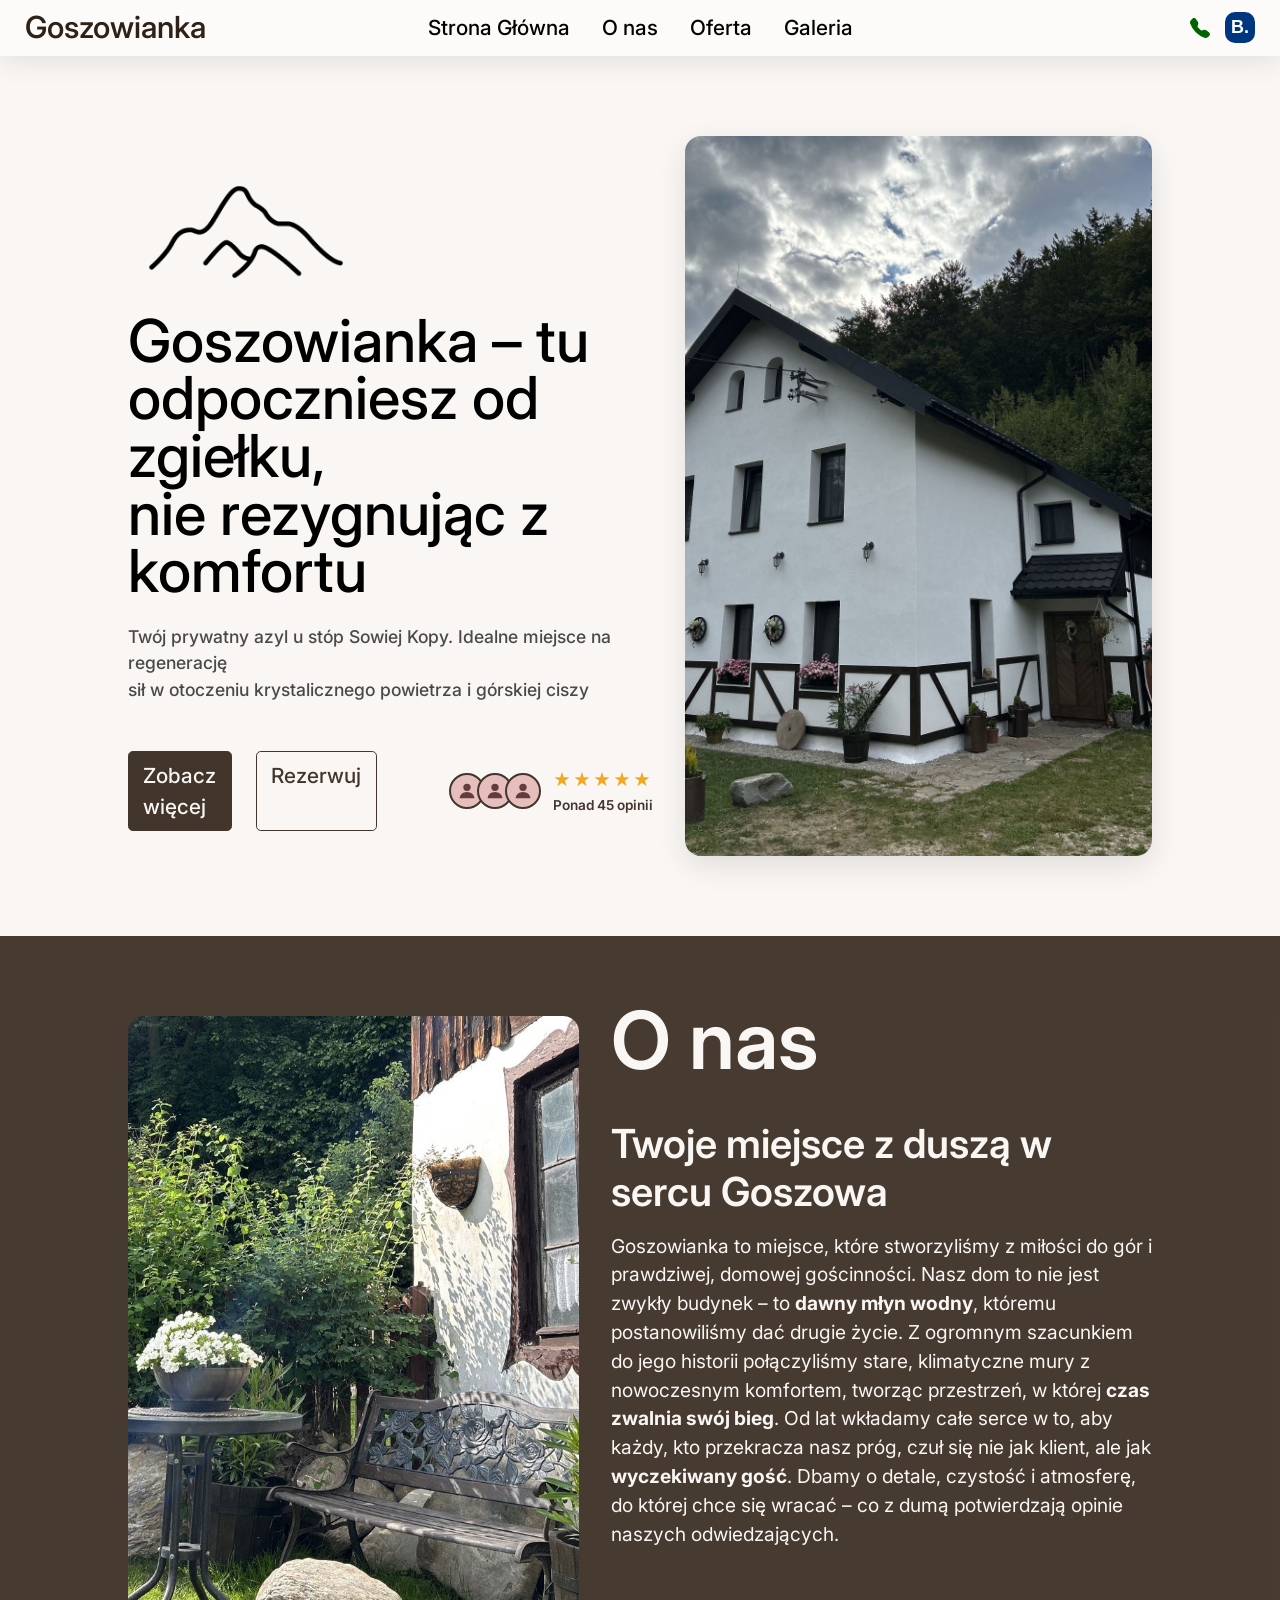
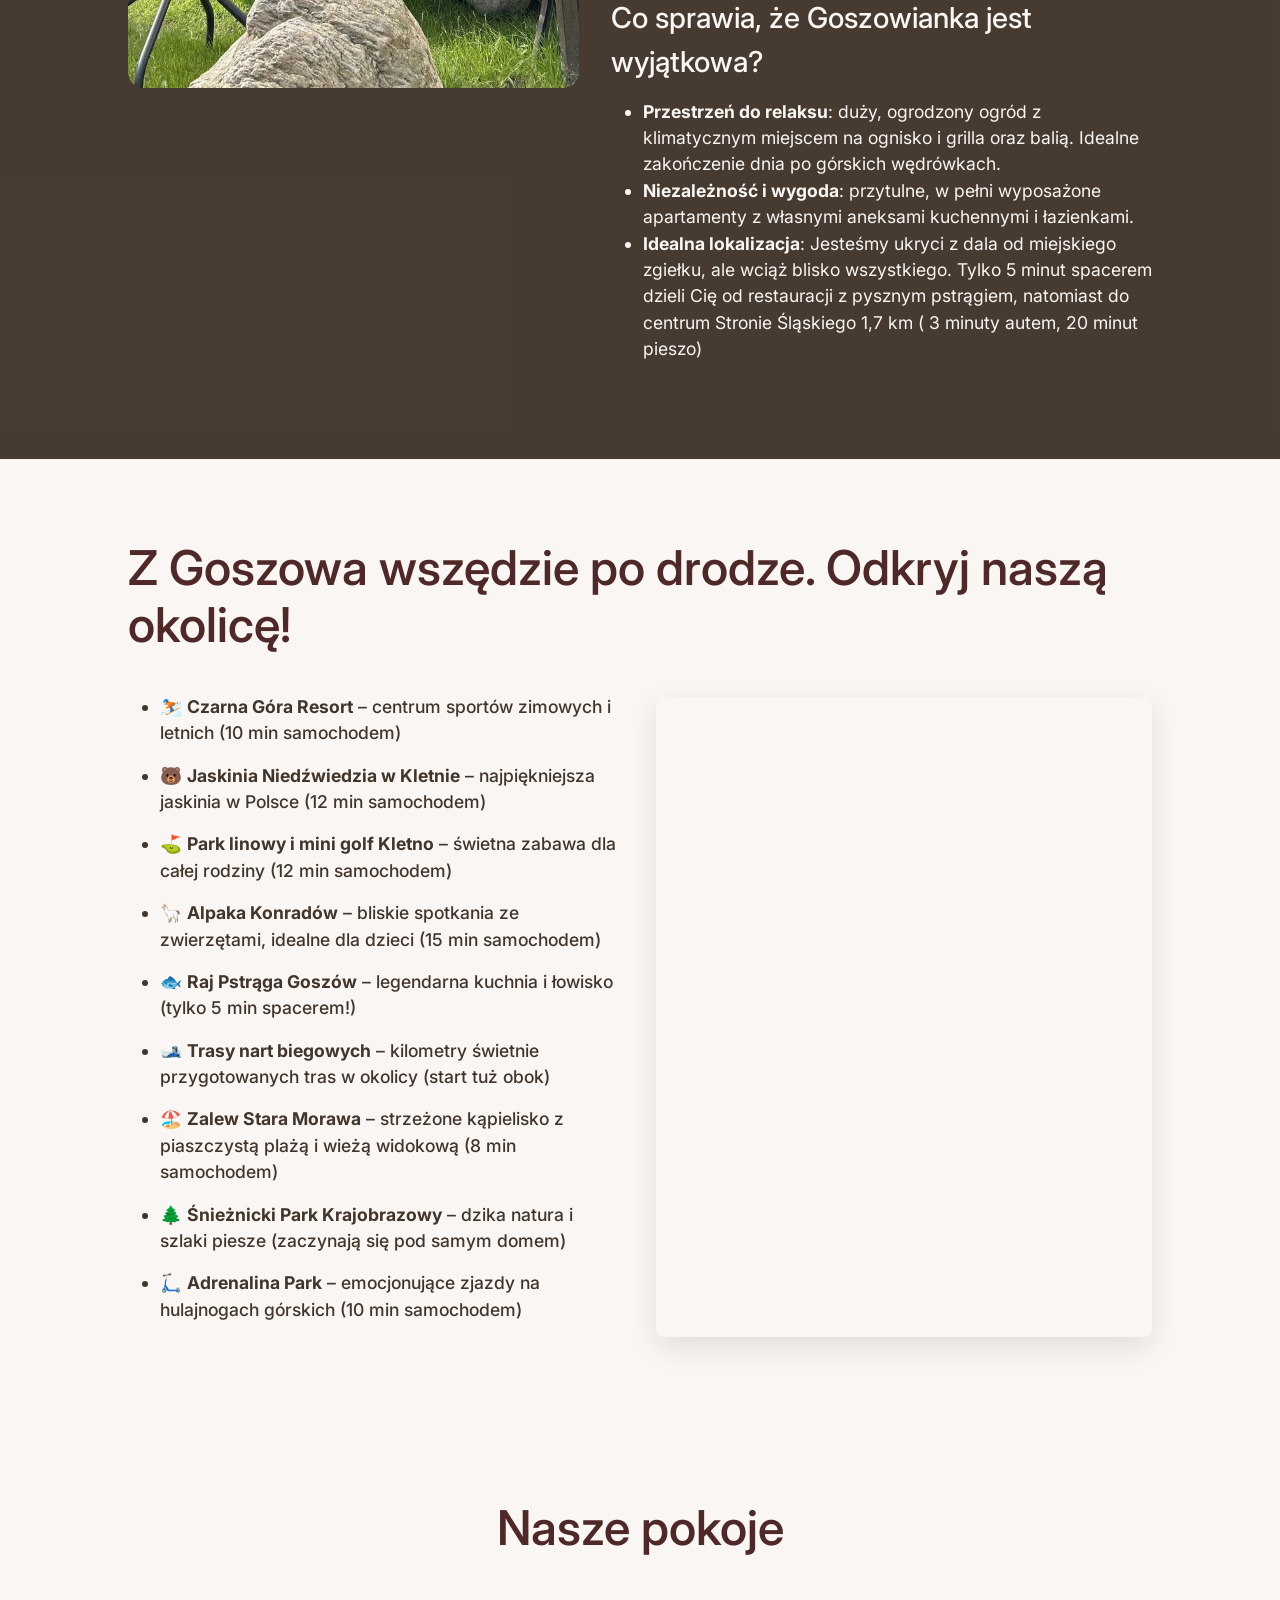
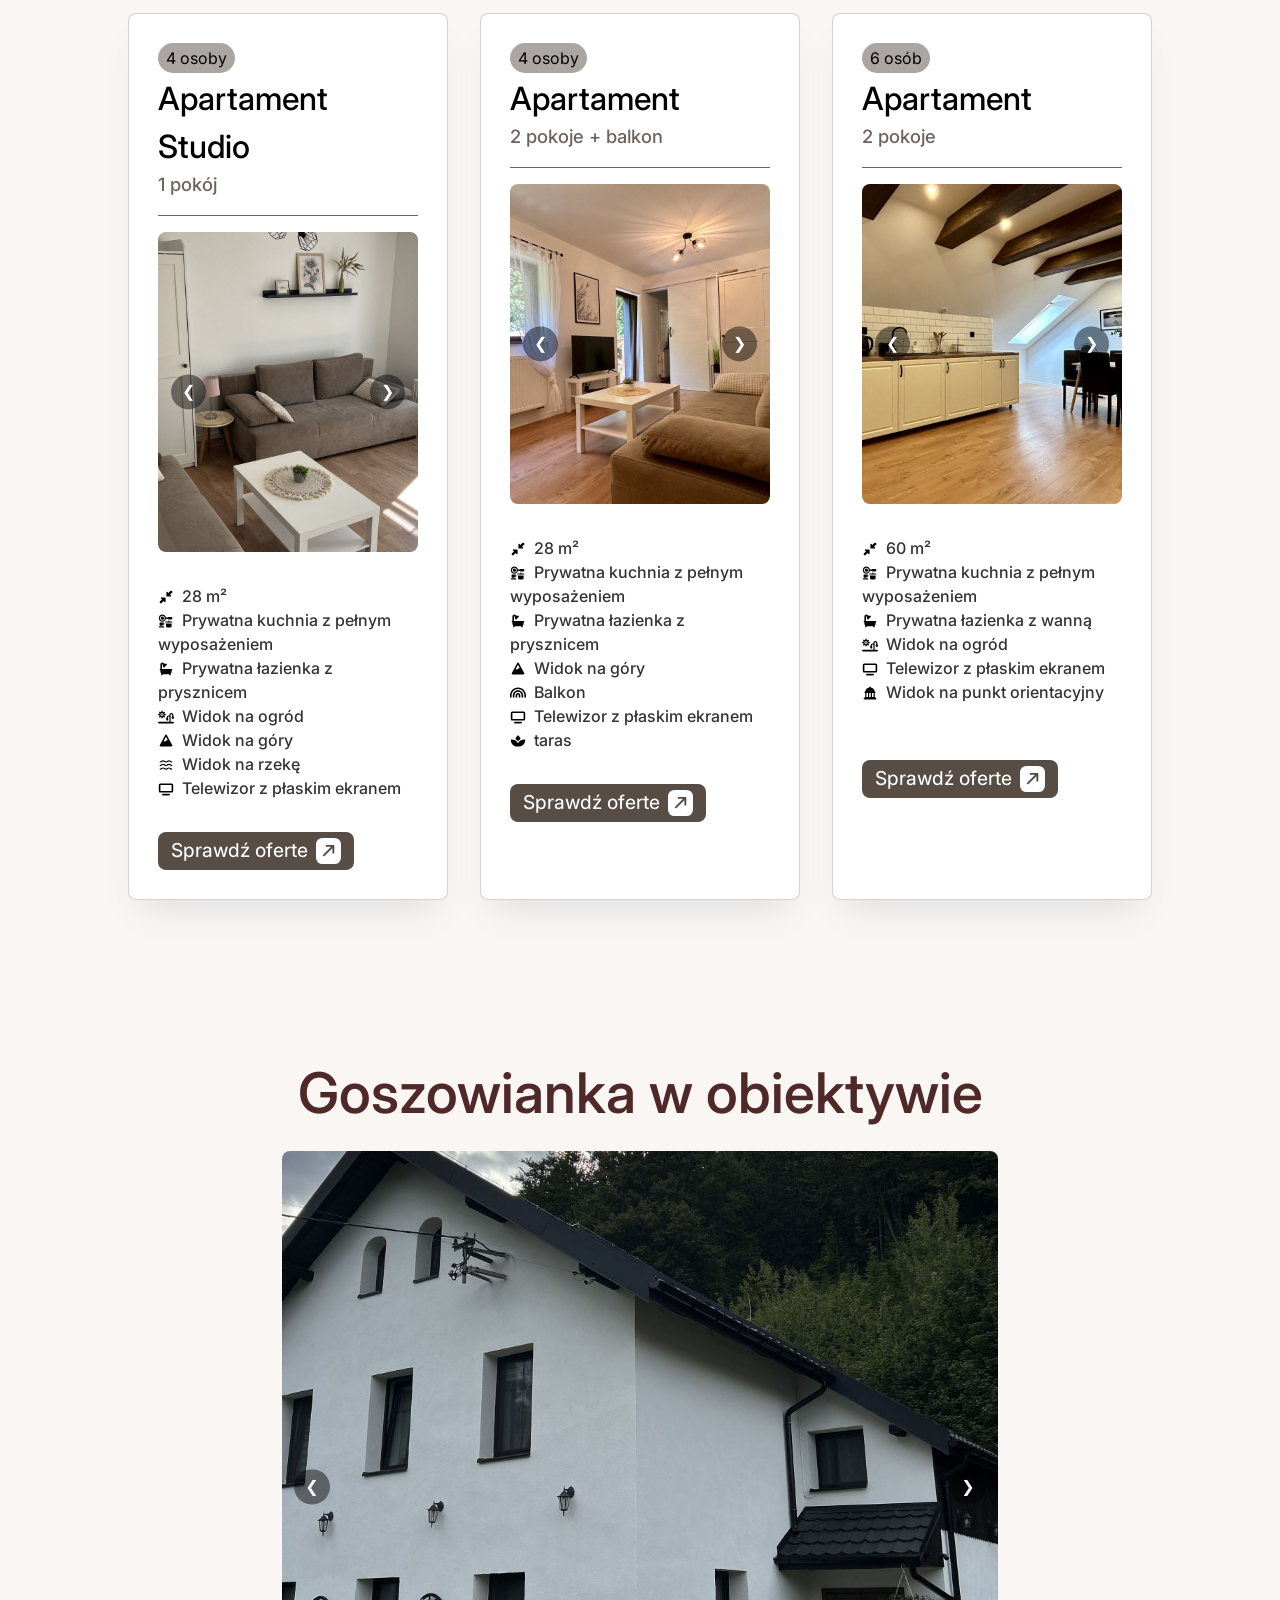
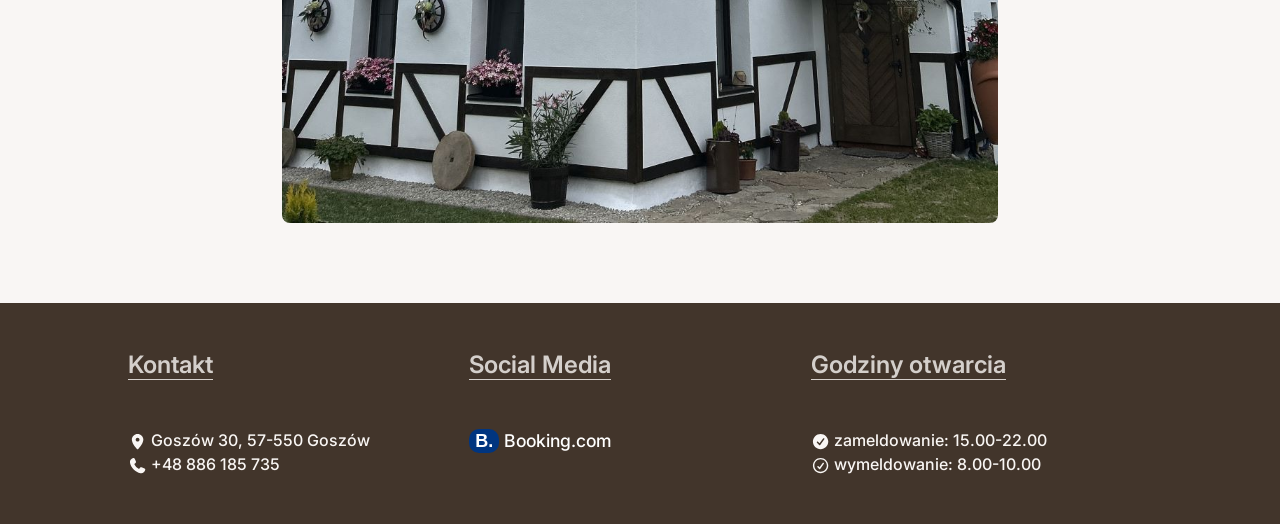
==== commit 72194d7b: "kolejna wersja" ====
--- a/index.html
+++ b/index.html
@@ -20,7 +20,7 @@
     <div class="nav">
         <a href="#" class="nav-logo">Goszowianka</a>
 
-        <a class="nav-link" href="test.html">Strona Główna</a>
+        <a class="nav-link" href="#">Strona Główna</a>
 
 
         <a class="nav-link" href="#about-us">O nas</a>
@@ -31,7 +31,7 @@
         <a class="nav-link" href="#gallery">Galeria</a>
 
         <div class="navbar-actions">
-            <a href="tel:+48731849901" class="action-icon phone-icon" title="Zadzwoń do nas">
+            <a href="tel:+48886185735" class="action-icon phone-icon" title="Zadzwoń do nas">
                 <svg xmlns="http://www.w3.org/2000/svg" width="20" height="20" fill="currentColor" viewBox="0 0 16 16">
                     <path fill-rule="evenodd" d="M1.885.511a1.745 1.745 0 0 1 2.61.163L6.29 2.98c.329.423.445.974.315 1.494l-.547 2.19a.68.68 0 0 0 .178.643l2.457 2.457a.68.68 0 0 0 .644.178l2.189-.547a1.75 1.75 0 0 1 1.494.315l2.306 1.794c.829.645.905 1.87.163 2.611l-1.034 1.034c-.74.74-1.846 1.065-2.877.702a18.6 18.6 0 0 1-7.01-4.42 18.6 18.6 0 0 1-4.42-7.009c-.363-1.03-.038-2.137.703-2.877z"/>
                 </svg>
@@ -277,15 +277,11 @@
             <ul class="contact-list">
                 <li class="contact-list-item">
                     <svg class="point" xmlns="http://www.w3.org/2000/svg" viewBox="0 0 640 640"><!--!Font Awesome Free v7.2.0 by @fontawesome - https://fontawesome.com License - https://fontawesome.com/license/free Copyright 2026 Fonticons, Inc.--><path d="M128 252.6C128 148.4 214 64 320 64C426 64 512 148.4 512 252.6C512 371.9 391.8 514.9 341.6 569.4C329.8 582.2 310.1 582.2 298.3 569.4C248.1 514.9 127.9 371.9 127.9 252.6zM320 320C355.3 320 384 291.3 384 256C384 220.7 355.3 192 320 192C284.7 192 256 220.7 256 256C256 291.3 284.7 320 320 320z"/></svg>
-                    Goszów 56A, 57-550 Stronie Śląskie
+                    Goszów 30, 57-550 Goszów
                 </li>
                 <li class="contact-list-item">
                     <svg class="phone" xmlns="http://www.w3.org/2000/svg" viewBox="0 0 640 640"><!--!Font Awesome Free v7.2.0 by @fontawesome - https://fontawesome.com License - https://fontawesome.com/license/free Copyright 2026 Fonticons, Inc.--><path d="M224.2 89C216.3 70.1 195.7 60.1 176.1 65.4L170.6 66.9C106 84.5 50.8 147.1 66.9 223.3C104 398.3 241.7 536 416.7 573.1C493 589.3 555.5 534 573.1 469.4L574.6 463.9C580 444.2 569.9 423.6 551.1 415.8L453.8 375.3C437.3 368.4 418.2 373.2 406.8 387.1L368.2 434.3C297.9 399.4 241.3 341 208.8 269.3L253 233.3C266.9 222 271.6 202.9 264.8 186.3L224.2 89z"/></svg>
-                    +48 732 123 456
-                </li>
-                <li class="contact-list-item">
-                    <svg class="email" xmlns="http://www.w3.org/2000/svg" viewBox="0 0 640 640"><!--!Font Awesome Free v7.2.0 by @fontawesome - https://fontawesome.com License - https://fontawesome.com/license/free Copyright 2026 Fonticons, Inc.--><path d="M125.4 128C91.5 128 64 155.5 64 189.4C64 190.3 64 191.1 64.1 192L64 192L64 448C64 483.3 92.7 512 128 512L512 512C547.3 512 576 483.3 576 448L576 192L575.9 192C575.9 191.1 576 190.3 576 189.4C576 155.5 548.5 128 514.6 128L125.4 128zM528 256.3L528 448C528 456.8 520.8 464 512 464L128 464C119.2 464 112 456.8 112 448L112 256.3L266.8 373.7C298.2 397.6 341.7 397.6 373.2 373.7L528 256.3zM112 189.4C112 182 118 176 125.4 176L514.6 176C522 176 528 182 528 189.4C528 193.6 526 197.6 522.7 200.1L344.2 335.5C329.9 346.3 310.1 346.3 295.8 335.5L117.3 200.1C114 197.6 112 193.6 112 189.4z"/></svg>
-                    recepcja@goszowianka.pl
+                    +48 886 185 735
                 </li>
             </ul>
         </div>
@@ -322,84 +318,122 @@
     <button class="lightbox-arrow right" type="button" aria-label="Nastepne zdjecie">&#10095;</button>
 </div>
 <script>
-    document.querySelectorAll('.oferta-slider').forEach(function (slider) {
-        var track = slider.querySelector('.slider-track');
-        var slides = slider.querySelectorAll('.slide');
-        var currentIndex = 0;
-
-        function updateSlidePosition() {
-            track.style.transform = 'translateX(-' + (currentIndex * 100) + '%)';
-        }
-
-        slider.querySelector('.slider-arrow.left').addEventListener('click', function () {
-            currentIndex = (currentIndex - 1 + slides.length) % slides.length;
-            updateSlidePosition();
-        });
-
-        slider.querySelector('.slider-arrow.right').addEventListener('click', function () {
-            currentIndex = (currentIndex + 1) % slides.length;
-            updateSlidePosition();
-        });
-    });
-    var gallerySlider = document.querySelector('.gallery-slider');
-    if (gallerySlider) {
-        var galleryTrack = gallerySlider.querySelector('.slider-track');
-        var gallerySlides = Array.prototype.slice.call(gallerySlider.querySelectorAll('.slide'));
-        var galleryCurrentIndex = 0;
-
-        var lightbox = document.getElementById('gallery-lightbox');
-        var lightboxImage = document.getElementById('gallery-lightbox-image');
-        var lightboxClose = lightbox.querySelector('.lightbox-close');
-        var lightboxLeft = lightbox.querySelector('.lightbox-arrow.left');
-        var lightboxRight = lightbox.querySelector('.lightbox-arrow.right');
-
-        function updateGallerySlidePosition() {
-            galleryTrack.style.transform = 'translateX(-' + (galleryCurrentIndex * 100) + '%)';
-        }
-
-        function updateLightboxImage() {
-            var currentImage = gallerySlides[galleryCurrentIndex].querySelector('img');
-            lightboxImage.src = currentImage.src;
-            lightboxImage.alt = currentImage.alt;
-        }
-
-        function openLightbox(index) {
-            galleryCurrentIndex = index;
-            updateGallerySlidePosition();
-            updateLightboxImage();
-            lightbox.classList.add('is-open');
-            lightbox.setAttribute('aria-hidden', 'false');
-            document.body.classList.add('lightbox-open');
-        }
-
-        function closeLightbox() {
-            lightbox.classList.remove('is-open');
-            lightbox.setAttribute('aria-hidden', 'true');
-            document.body.classList.remove('lightbox-open');
-        }
-
-        function showPreviousImage() {
-            galleryCurrentIndex = (galleryCurrentIndex - 1 + gallerySlides.length) % gallerySlides.length;
-            updateGallerySlidePosition();
-            updateLightboxImage();
-        }
-
-        function showNextImage() {
-            galleryCurrentIndex = (galleryCurrentIndex + 1) % gallerySlides.length;
-            updateGallerySlidePosition();
-            updateLightboxImage();
-        }
-
-        gallerySlider.querySelector('.slider-arrow.left').addEventListener('click', showPreviousImage);
-        gallerySlider.querySelector('.slider-arrow.right').addEventListener('click', showNextImage);
-
-        gallerySlides.forEach(function (slide, index) {
+    var lightbox = document.getElementById('gallery-lightbox');
+    var lightboxImage = document.getElementById('gallery-lightbox-image');
+    var lightboxClose = lightbox ? lightbox.querySelector('.lightbox-close') : null;
+    var lightboxLeft = lightbox ? lightbox.querySelector('.lightbox-arrow.left') : null;
+    var lightboxRight = lightbox ? lightbox.querySelector('.lightbox-arrow.right') : null;
+    var activeSliderState = null;
+
+    function updateSlidePosition(state) {
+        state.track.style.transform = 'translateX(-' + (state.currentIndex * 100) + '%)';
+    }
+
+    function updateLightboxImage() {
+        if (!activeSliderState || !lightboxImage) {
+            return;
+        }
+
+        var currentImage = activeSliderState.slides[activeSliderState.currentIndex].querySelector('img');
+        lightboxImage.src = currentImage.src;
+        lightboxImage.alt = currentImage.alt;
+    }
+
+    function openLightbox(state, index) {
+        if (!lightbox || !state || !state.slides.length) {
+            return;
+        }
+
+        activeSliderState = state;
+        state.currentIndex = index;
+        updateSlidePosition(state);
+        updateLightboxImage();
+        lightbox.classList.add('is-open');
+        lightbox.setAttribute('aria-hidden', 'false');
+        document.body.classList.add('lightbox-open');
+    }
+
+    function closeLightbox() {
+        if (!lightbox) {
+            return;
+        }
+
+        lightbox.classList.remove('is-open');
+        lightbox.setAttribute('aria-hidden', 'true');
+        document.body.classList.remove('lightbox-open');
+    }
+
+    function showPreviousImage() {
+        if (!activeSliderState) {
+            return;
+        }
+
+        activeSliderState.currentIndex = (activeSliderState.currentIndex - 1 + activeSliderState.slides.length) % activeSliderState.slides.length;
+        updateSlidePosition(activeSliderState);
+        updateLightboxImage();
+    }
+
+    function showNextImage() {
+        if (!activeSliderState) {
+            return;
+        }
+
+        activeSliderState.currentIndex = (activeSliderState.currentIndex + 1) % activeSliderState.slides.length;
+        updateSlidePosition(activeSliderState);
+        updateLightboxImage();
+    }
+
+    function initSlider(slider) {
+        var state = {
+            track: slider.querySelector('.slider-track'),
+            slides: Array.prototype.slice.call(slider.querySelectorAll('.slide')),
+            currentIndex: 0
+        };
+
+        if (!state.track || !state.slides.length) {
+            return;
+        }
+
+        var leftArrow = slider.querySelector('.slider-arrow.left');
+        var rightArrow = slider.querySelector('.slider-arrow.right');
+
+        if (leftArrow) {
+            leftArrow.addEventListener('click', function () {
+                state.currentIndex = (state.currentIndex - 1 + state.slides.length) % state.slides.length;
+                updateSlidePosition(state);
+                if (activeSliderState === state && lightbox && lightbox.classList.contains('is-open')) {
+                    updateLightboxImage();
+                }
+            });
+        }
+
+        if (rightArrow) {
+            rightArrow.addEventListener('click', function () {
+                state.currentIndex = (state.currentIndex + 1) % state.slides.length;
+                updateSlidePosition(state);
+                if (activeSliderState === state && lightbox && lightbox.classList.contains('is-open')) {
+                    updateLightboxImage();
+                }
+            });
+        }
+
+        state.slides.forEach(function (slide, index) {
             var image = slide.querySelector('img');
+            if (!image) {
+                return;
+            }
+
             image.addEventListener('click', function () {
-                openLightbox(index);
+                openLightbox(state, index);
             });
         });
-
+    }
+
+    document.querySelectorAll('.oferta-slider, .gallery-slider').forEach(function (slider) {
+        initSlider(slider);
+    });
+
+    if (lightbox && lightboxClose && lightboxLeft && lightboxRight) {
         lightboxClose.addEventListener('click', closeLightbox);
         lightboxLeft.addEventListener('click', showPreviousImage);
         lightboxRight.addEventListener('click', showNextImage);
--- a/style.css
+++ b/style.css
@@ -147,7 +147,7 @@
 .hero-img{
     flex: 1;
     display: flex;
-    background-image: url("pensjonat_2,2.jpg");
+    background-image: url("pierwsze.jpg");
     background-repeat: no-repeat;
     background-size: cover;
     background-position: center;
@@ -462,7 +462,9 @@
 .slide{
     min-width: 100%;
     height: 100%;
+    width: 100%;
     flex-shrink: 0;
+    overflow: hidden;
 }
 .slide img{
     width: 100%;
@@ -599,14 +601,18 @@
     overflow: hidden;
     border-radius: 0.5rem;
 }
-.gallery-slider .slide{
+.gallery-slider .slide,
+.oferta-slider .slide{
     position: relative;
 }
-.gallery-slider .slide img{
+.gallery-slider .slide img,
+.oferta-slider .slide img{
     cursor: zoom-in;
 }
 .gallery-slider .slide::before,
-.gallery-slider .slide::after{
+.gallery-slider .slide::after,
+.oferta-slider .slide::before,
+.oferta-slider .slide::after{
     content: "";
     position: absolute;
     left: 50%;
@@ -617,14 +623,16 @@
     pointer-events: none;
     z-index: 3;
 }
-.gallery-slider .slide::before{
+.gallery-slider .slide::before,
+.oferta-slider .slide::before{
     width: 2.8rem;
     height: 2.8rem;
     border-radius: 50%;
     background: rgba(0, 0, 0, 0.55);
     border: 2px solid rgba(255, 255, 255, 0.95);
 }
-.gallery-slider .slide::after{
+.gallery-slider .slide::after,
+.oferta-slider .slide::after{
     width: 0.9rem;
     height: 0.9rem;
     border: 2px solid rgba(255, 255, 255, 0.95);
@@ -634,7 +642,9 @@
     box-shadow: 0.55rem 0.55rem 0 0 rgba(255, 255, 255, 0.95);
 }
 .gallery-slider .slide:hover::before,
-.gallery-slider .slide:hover::after{
+.gallery-slider .slide:hover::after,
+.oferta-slider .slide:hover::before,
+.oferta-slider .slide:hover::after{
     opacity: 1;
 }
 
@@ -774,6 +784,3 @@
     transition: all 0.2s;
 }
 
-
-
-
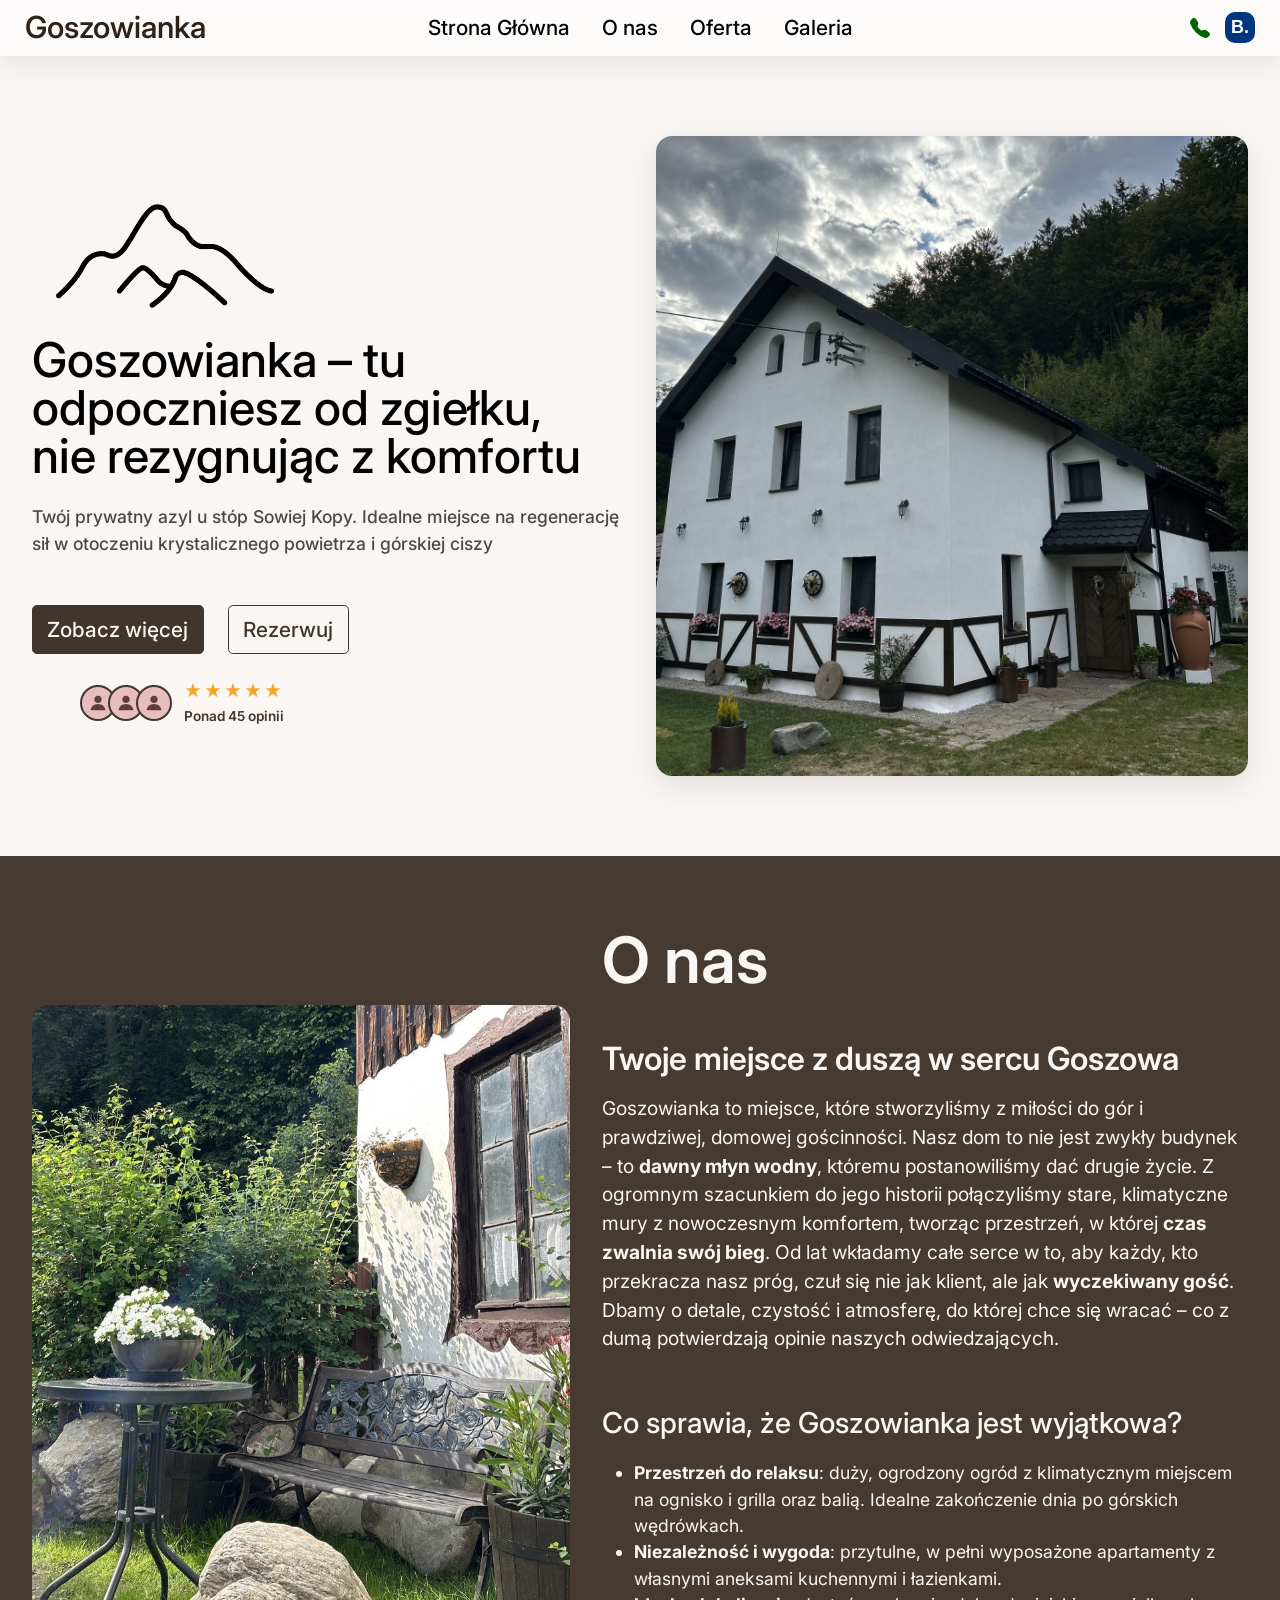
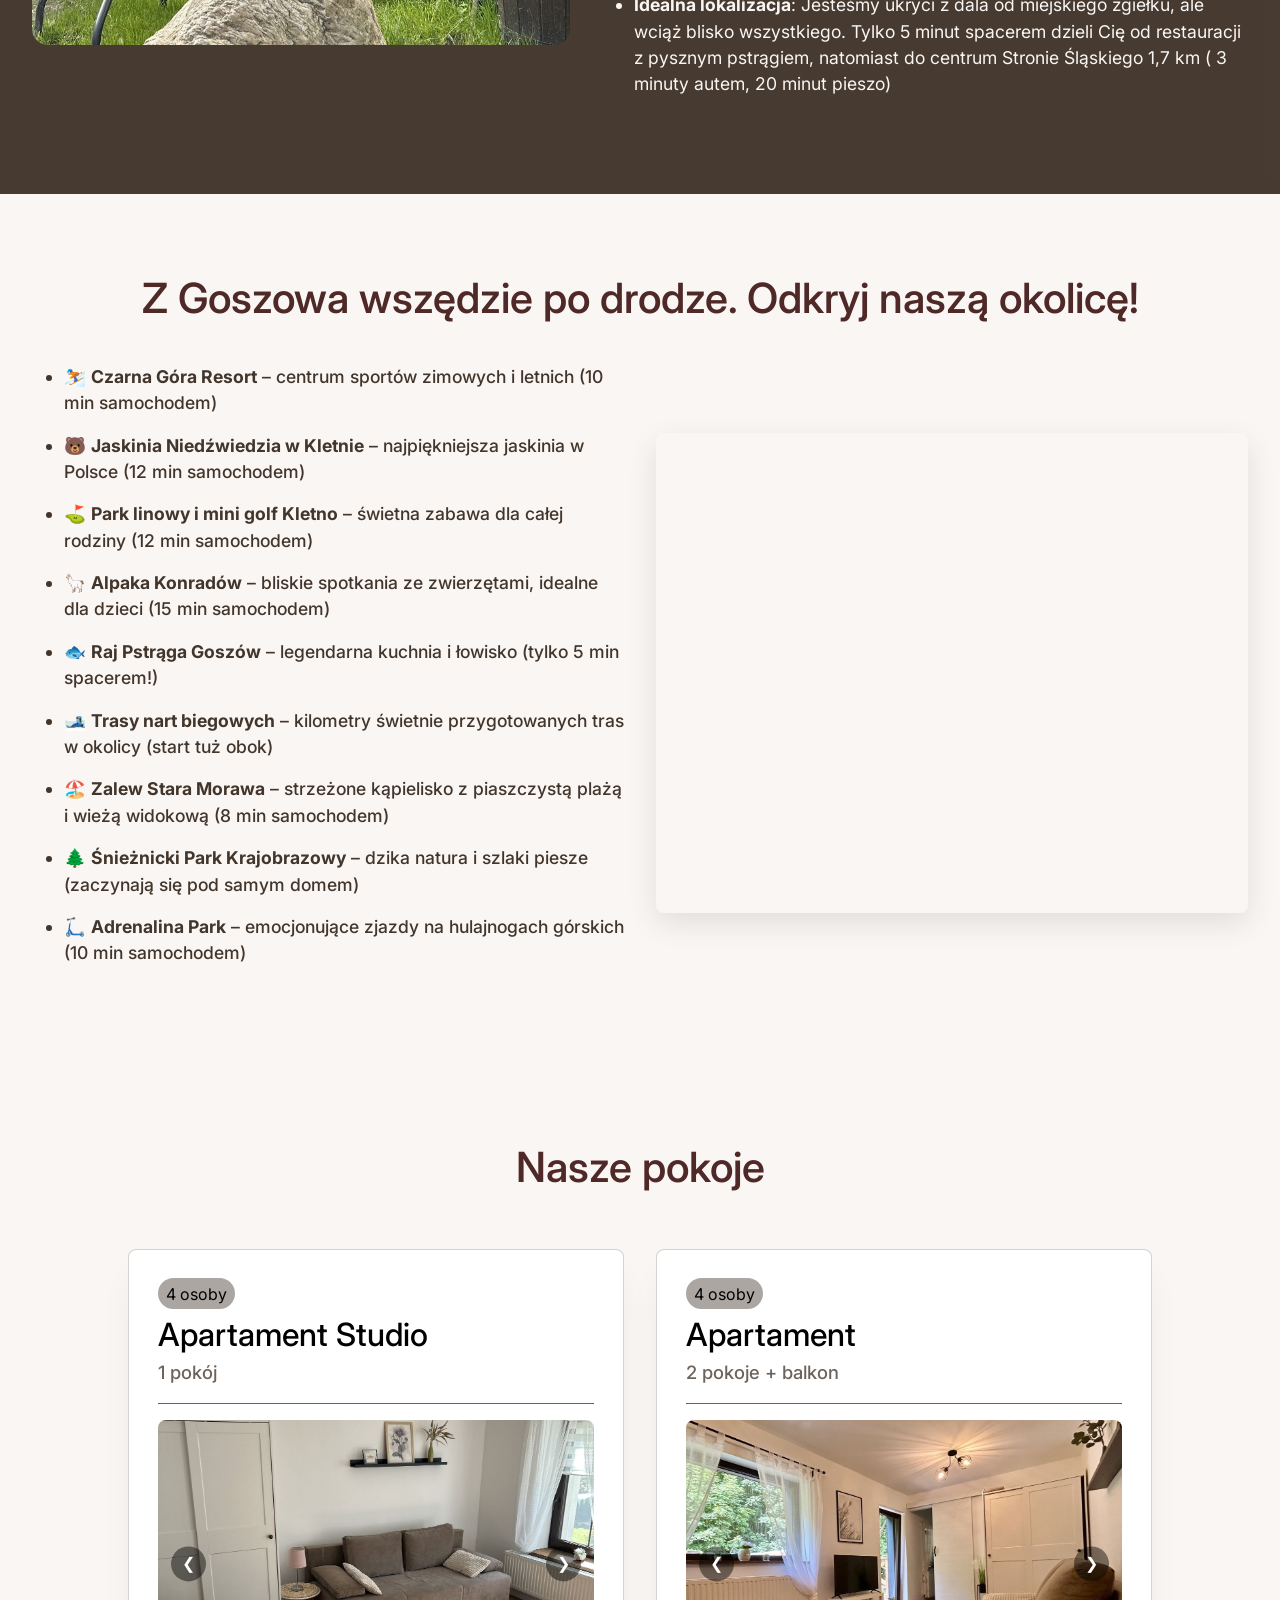
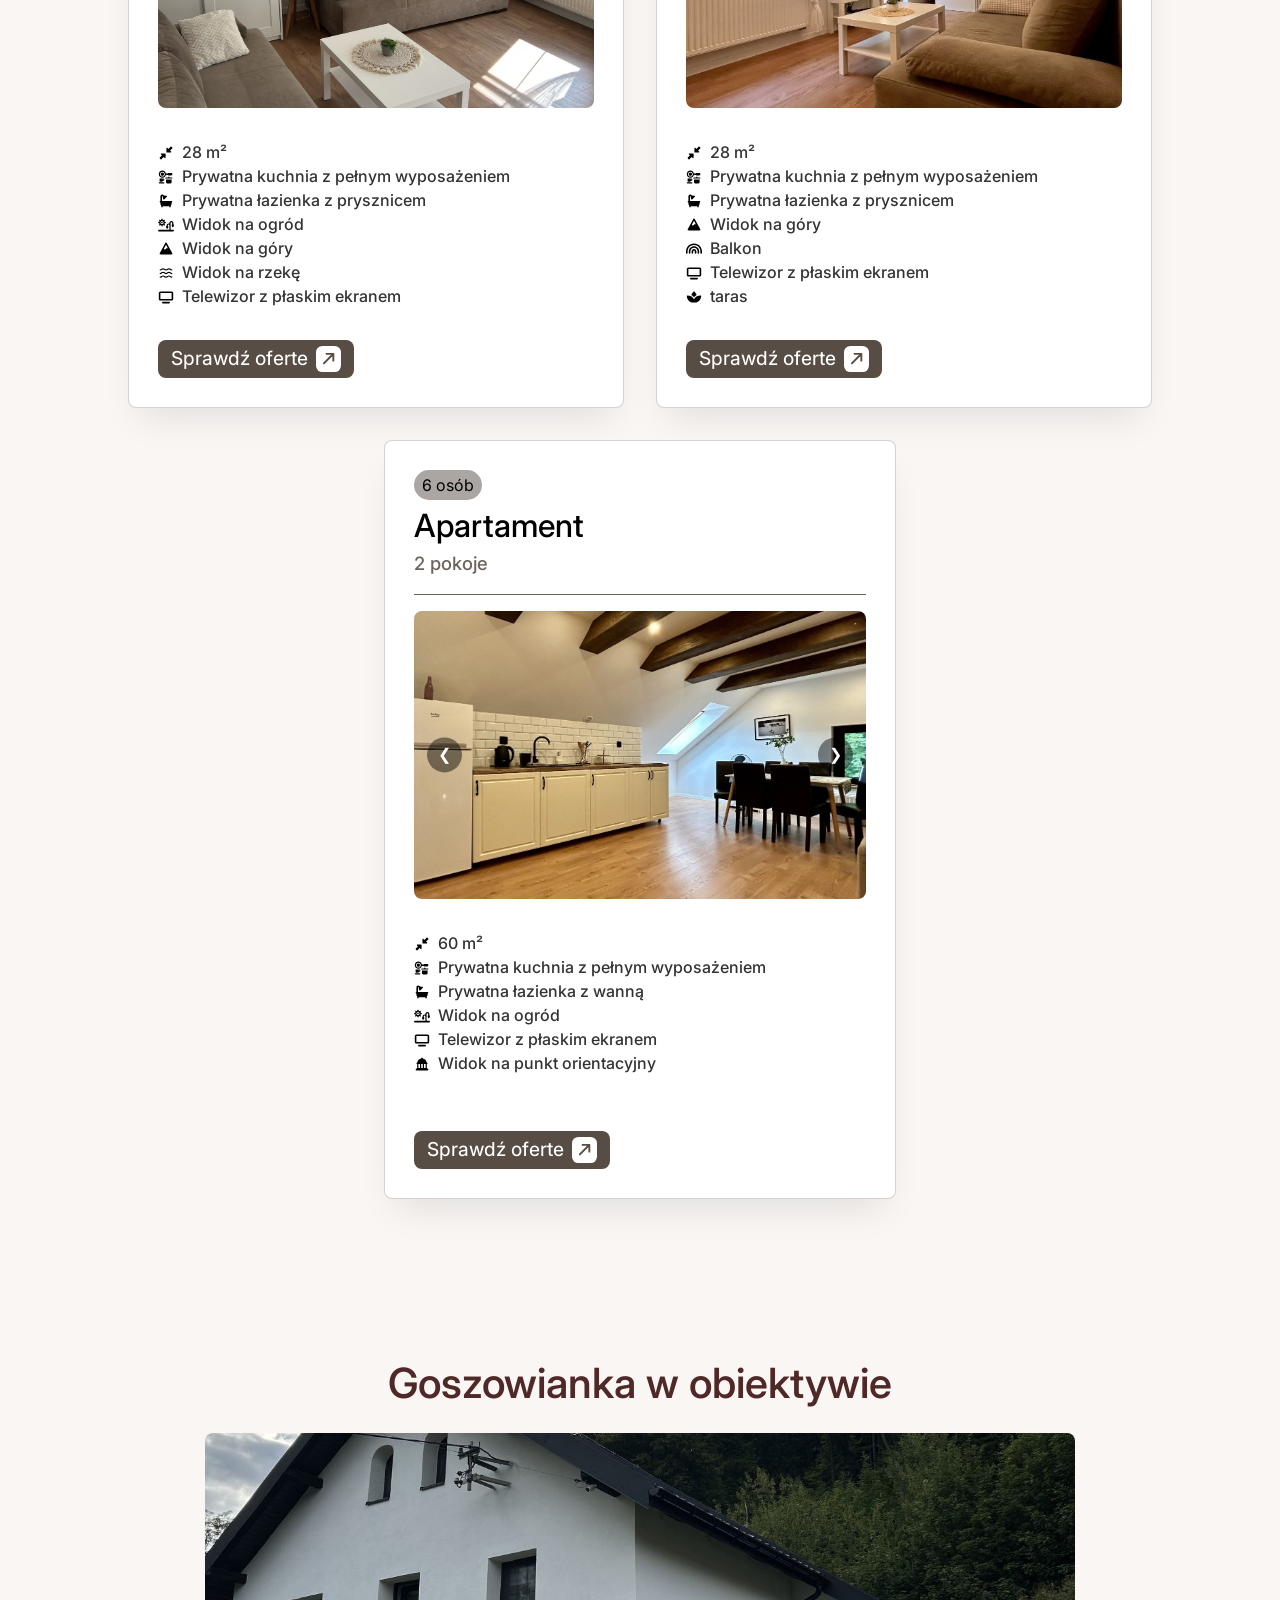
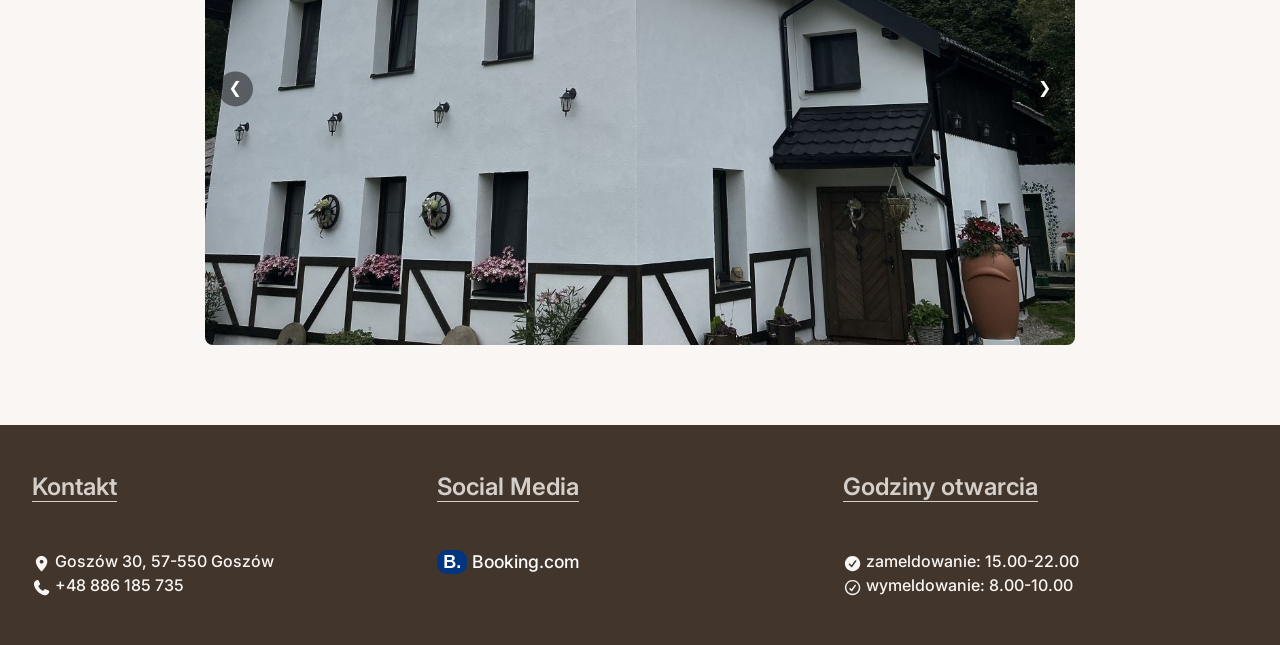
==== commit d64c9c8c: "responsywnosc" ====
--- a/index.html
+++ b/index.html
@@ -51,6 +51,8 @@
             <div class="hero-text-box">
                 <h1>Goszowianka – tu odpoczniesz od zgiełku,<br>nie rezygnując z komfortu</h1>
                 <p class="text1">Twój prywatny azyl u stóp Sowiej Kopy. Idealne miejsce na regenerację<br>sił w otoczeniu krystalicznego powietrza i górskiej ciszy</p>
+                <div class="hero-img1"><img class="hero-image" src="pierwsze.jpg" alt="Apartament studio - kuchnia"> </div>
+
                 <div class="hero-buttons">
                     <a href="#about-us" class="hero-left">Zobacz więcej</a>
                     <a href="https://www.booking.com/hotel/pl/goszowianka.pl.html?aid=318615&label=New_Polish_PL_PL_27026340625-8jnhBl9f%2ARWlwi1GFE5ASAS637942120544%3Apl%3Ata%3Ap1%3Ap2%3Aac%3Aap%3Aneg%3Afi%3Atidsa-140566009945%3Alp1011271%3Ali%3Adec%3Adm%3Aag27026340625%3Acmp400536505&sid=e0ac3f0cb2d4f67707b8752e7c77264b&dest_id=-530571&dest_type=city&dist=0&group_adults=2&group_children=0&hapos=1&hpos=1&no_rooms=1&req_adults=2&req_children=0&room1=A%2CA&sb_price_type=total&sr_order=popularity&srepoch=1775736254&srpvid=26dd54dd5f2f0291&type=total&ucfs=1&" target="_blank" class="hero-middle">Rezerwuj</a>
@@ -91,16 +93,17 @@
             </div>
 
         </div>
-        <div class="hero-img"></div>
+        <div class="hero-img"><img class="hero-image" src="pierwsze.jpg" alt="Apartament studio - kuchnia"> </div>
     </section>
     <section id="about-us" class="about-us">
         <div class="about-main">
-            <div class="about-img"></div>
+            <div class="about-img"><img class="about-image" src="FAJNE.jpg" alt="Apartament studio - kuchnia"></div>
             <div class="about-text">
                 <h2 class="text2">O nas</h2>
                 <p class="text3">Twoje miejsce z duszą w sercu Goszowa</p>
                 <p class="text4">Goszowianka to miejsce, które stworzyliśmy z miłości do gór i prawdziwej, domowej gościnności. Nasz dom to nie jest zwykły budynek – to <b>dawny młyn wodny</b>, któremu postanowiliśmy dać drugie życie. Z ogromnym szacunkiem do jego historii połączyliśmy stare, klimatyczne mury z nowoczesnym komfortem, tworząc przestrzeń, w której <b>czas zwalnia swój bieg</b>.
                     Od lat wkładamy całe serce w to, aby każdy, kto przekracza nasz próg, czuł się nie jak klient, ale jak <b>wyczekiwany gość</b>. Dbamy o detale, czystość i atmosferę, do której chce się wracać – co z dumą potwierdzają opinie naszych odwiedzających.</p>
+                <div class="about-img1"><img class="about-image" src="FAJNE.jpg" alt="Apartament studio - kuchnia"></div>
                 <p class="text5">Co sprawia, że Goszowianka jest wyjątkowa?</p>
                 <ul class="about-list">
                     <li class="about-list-item"><b>Przestrzeń do relaksu</b>: duży, ogrodzony ogród z klimatycznym miejscem na ognisko i grilla oraz balią. Idealne zakończenie dnia po górskich wędrówkach.</li>
--- a/style.css
+++ b/style.css
@@ -144,17 +144,23 @@
     width: 45%;
     height: 10rem;
 }
-.hero-img{
+.hero-img, .hero-img1{
     flex: 1;
     display: flex;
-    background-image: url("pierwsze.jpg");
-    background-repeat: no-repeat;
-    background-size: cover;
-    background-position: center;
     border-radius: 1rem;
     height: 45rem;
     border: none;
     box-shadow: 0 10px 30px rgba(0, 0, 0, 0.1);
+    overflow: hidden;
+}
+.hero-img1{
+    display: none;
+}
+.hero-image{
+    width: 100%;    /* Zmuś zdjęcie do wypełnienia szerokości diva */
+    height: 100%;   /* Zmuś zdjęcie do wypełnienia wysokości diva */
+    object-fit: cover; /* KLUCZOWE: zdjęcie zachowa proporcje, wypełni div, a nadmiar zostanie przycięty */
+    object-position: center;
 }
 h1{
     font-size: 3.7rem;
@@ -287,15 +293,21 @@
     padding-top: 5rem;
     padding-bottom: 5rem;
 }
-.about-img{
+.about-img, .about-img1{
     flex: 1;
     display: flex;
-    background-image: url("FAJNE.jpg");
-    background-repeat: no-repeat;
-    background-size: cover;
-    background-position: center;
     border-radius: 1rem;
     height: 42rem;
+    overflow: hidden;
+}
+.about-img1{
+    display: none;
+}
+.about-image{
+    width: 100%;    /* Zmuś zdjęcie do wypełnienia szerokości diva */
+    height: 100%;   /* Zmuś zdjęcie do wypełnienia wysokości diva */
+    object-fit: cover; /* KLUCZOWE: zdjęcie zachowa proporcje, wypełni div, a nadmiar zostanie przycięty */
+    object-position: center;
 }
 .about-text{
     display: flex;
@@ -784,3 +796,362 @@
     transition: all 0.2s;
 }
 
+/* Laptop */
+@media (max-width: 1280px) {
+    .hero,
+    .about-main,
+    .features,
+    .footer-main {
+        width: 95%;
+    }
+
+    h1 {
+        font-size: 3rem;
+        line-height: 3rem;
+    }
+
+    .text2 {
+        font-size: 4rem;
+    }
+
+    .text3 {
+        font-size: 2rem;
+        line-height: 2.4rem;
+    }
+
+    .text6,
+    .text7,
+    .text14 {
+        font-size: 2.6rem;
+    }
+
+    .offer-main {
+        grid-template-columns: 1fr 1fr;
+        justify-items: center;
+    }
+    .offer-main > *:nth-child(3) {
+        grid-column: 1 / span 2; /* Element zajmuje od 1. linii do 2. linii (cała szerokość) */
+
+        /* Jeśli chcesz, żeby sam element był wąski, ale na środku: */
+        width: 50%; /* Przykładowa szerokość */
+        justify-self: center;
+    }
+
+    .oferta-slider {
+        height: 18rem;
+    }
+
+    .gallery-slider {
+        width: 85%;
+        height: 32rem;
+    }
+
+    .features-map iframe {
+        height: 30rem;
+    }
+    .hero-img, .about-img{
+        height: 40rem;
+        align-self: center;
+    }
+    .hero-buttons{
+        flex-wrap: wrap;
+    }
+}
+
+/* Tablet */
+@media (max-width: 992px) {
+
+    .nav-link{
+        display: none;
+    }
+    .hero-mm{
+        display: none;
+    }
+    .hero-container{
+        flex: none;
+        width: 40%;
+    }
+    .about-main,
+    .features-main{
+        flex-direction: column;
+        align-items: center;
+    }
+
+    .hero {
+        width: 100%;
+        gap: 1.5rem;
+        padding-top: 3rem;
+        padding-bottom: 3rem;
+        flex-direction: row;
+    }
+
+    .hero-img {
+        width: 50%;
+        height: 30rem;
+        flex: none;
+    }
+    .hero-text-box{
+        flex: none;
+    }
+
+    h1 {
+        font-size: 2rem;
+        line-height: 2.5rem;
+    }
+    .hero-buttons{
+        flex-wrap: wrap;
+    }
+    .hero-left, .hero-middle{
+        display: flex;
+        width: 60%;
+        font-size: 1.3rem;
+        justify-content: center;
+    }
+    .rating-btn{
+        padding-left: 0;
+    }
+    .text1 {
+        font-size: 1rem;
+    }
+
+    .text2 {
+        font-size: 3.2rem;
+        line-height: 2.8rem;
+        padding-bottom: 1.8rem;
+    }
+
+    .text3 {
+        font-size: 1.8rem;
+        line-height: 2.2rem;
+    }
+
+    .text6,
+    .text7,
+    .text14,
+    .text5{
+        font-size: 2.2rem;
+    }
+
+    .offer,
+    .gallery,
+    .features {
+        width: 92%;
+        padding-top: 3.5rem;
+        padding-bottom: 3.5rem;
+    }
+    .about-img{
+        display: none;
+    }
+    .about-img1{
+        display: flex;
+        flex: none;
+        width: 70%;
+        height: 30rem;
+    }
+    .about-text{
+        flex: 0;
+        align-items: center;
+    }
+
+
+
+    .oferta-slider {
+        height: 16rem;
+    }
+
+    .gallery-slider {
+        width: 100%;
+        height: 24rem;
+    }
+
+    .features-map iframe {
+        height: 30rem;
+    }
+    .features-map{
+        width: 85%;
+    }
+
+    .footer-left,
+    .footer-middle,
+    .footer-right {
+        width: 100%;
+    }
+    .footer-main {
+        display: flex;
+        flex-direction: row;
+        gap: 2rem;
+    }
+    .gallery-slider {
+        height: 30rem;
+        width: 90%;
+    }
+    .text4{}
+
+}
+
+/* Telefon */
+@media (max-width: 768px) {
+    .hero{
+        width: 90%;
+    }
+    .hero-img{
+        display: none;
+    }
+    .hero-img1{
+        display: flex;
+        margin-top: 2rem;
+        flex: none;
+        height: 20rem;
+        width: 90%;
+        align-self: center;
+    }
+    .hero-container{
+        flex: 1;
+
+    }
+    .hero-mm{
+        display: none;
+    }
+    .nav-link{
+        display: none;
+    }
+    .hero-buttons {
+        display: flex;
+        flex-direction: column;
+        gap: 0.8rem;
+        margin-top: 2rem;
+        width: 100%;
+        align-items: center;
+    }
+
+    .hero-left,
+    .hero-middle {
+        width: 60%;
+        text-align: center;
+    }
+
+    h1 {
+        font-size: 1.9rem;
+        line-height: 2.1rem;
+        text-align: center;
+    }
+
+    .text2 {
+        font-size: 2.5rem;
+        line-height: 2.2rem;
+    }
+    .text1{
+        text-align: center;
+    }
+    .about-img{
+        display: none;
+    }
+    .about-img1{
+        display: flex;
+        height: 20rem;
+        width: 90%;
+    }
+    .text3 {
+        font-size: 1.4rem;
+        line-height: 1.9rem;
+    }
+    .features-map {
+        width: 100%;
+        height: 24rem;
+
+    }
+    .text4,
+    .text5,
+    .about-list-item,
+    .features-list-item,
+    .room-lista-item,
+    .contact-list-item,
+    .social-list-item,
+    .godziny-list-item {
+        font-size: 0.95rem;
+    }
+    .offer-main{
+        grid-template-columns: 1fr;
+        width: 70%;
+    }
+    .contact-list, .social-list, .godziny-list{
+        padding-top: 0.5rem;
+        padding-bottom: 2rem;
+    }
+    .social-list{}
+    .text6,
+    .text7,
+    .text14 {
+        font-size: 1.8rem;
+        text-align: center;
+    }
+
+    .room-card {
+        padding: 1rem;
+    }
+
+    .text12 {
+        font-size: 1.6rem;
+    }
+
+    .text13 {
+        font-size: 1rem;
+    }
+
+    .oferta-slider {
+        height: 13rem;
+    }
+
+    .gallery-slider {
+        height: 18rem;
+        width: 90%;
+    }
+
+    .features-map iframe {
+        height: 18rem;
+    }
+
+    .lightbox-arrow {
+        width: 2.4rem;
+        height: 2.4rem;
+        font-size: 1.4rem;
+    }
+
+    .lightbox-arrow.left {
+        left: 0.7rem;
+    }
+
+    .lightbox-arrow.right {
+        right: 0.7rem;
+    }
+
+    .lightbox-close {
+        top: 0.8rem;
+        right: 0.8rem;
+    }
+    .offer-main > *:nth-child(3) {
+        /* Resetowanie siatki: auto oznacza powrót do domyślnego zachowania grid */
+        grid-column: auto;
+
+        /* Resetowanie szerokości: powrót do 100% szerokości rodzica/automatycznej */
+        width: auto;
+
+        /* Resetowanie wyrównania: stretch to domyślna wartość dla elementów grid */
+        justify-self: stretch;
+    }
+    .footer-main{
+        display: flex;
+        flex-direction: column;
+    }
+    .oferta-slider{
+        width: 90%;
+    }
+}
+@media (max-width: 600px){
+    .offer-main{
+        width: 100%;
+    }
+    .gallery-slider{
+        width: 100%;
+    }
+}
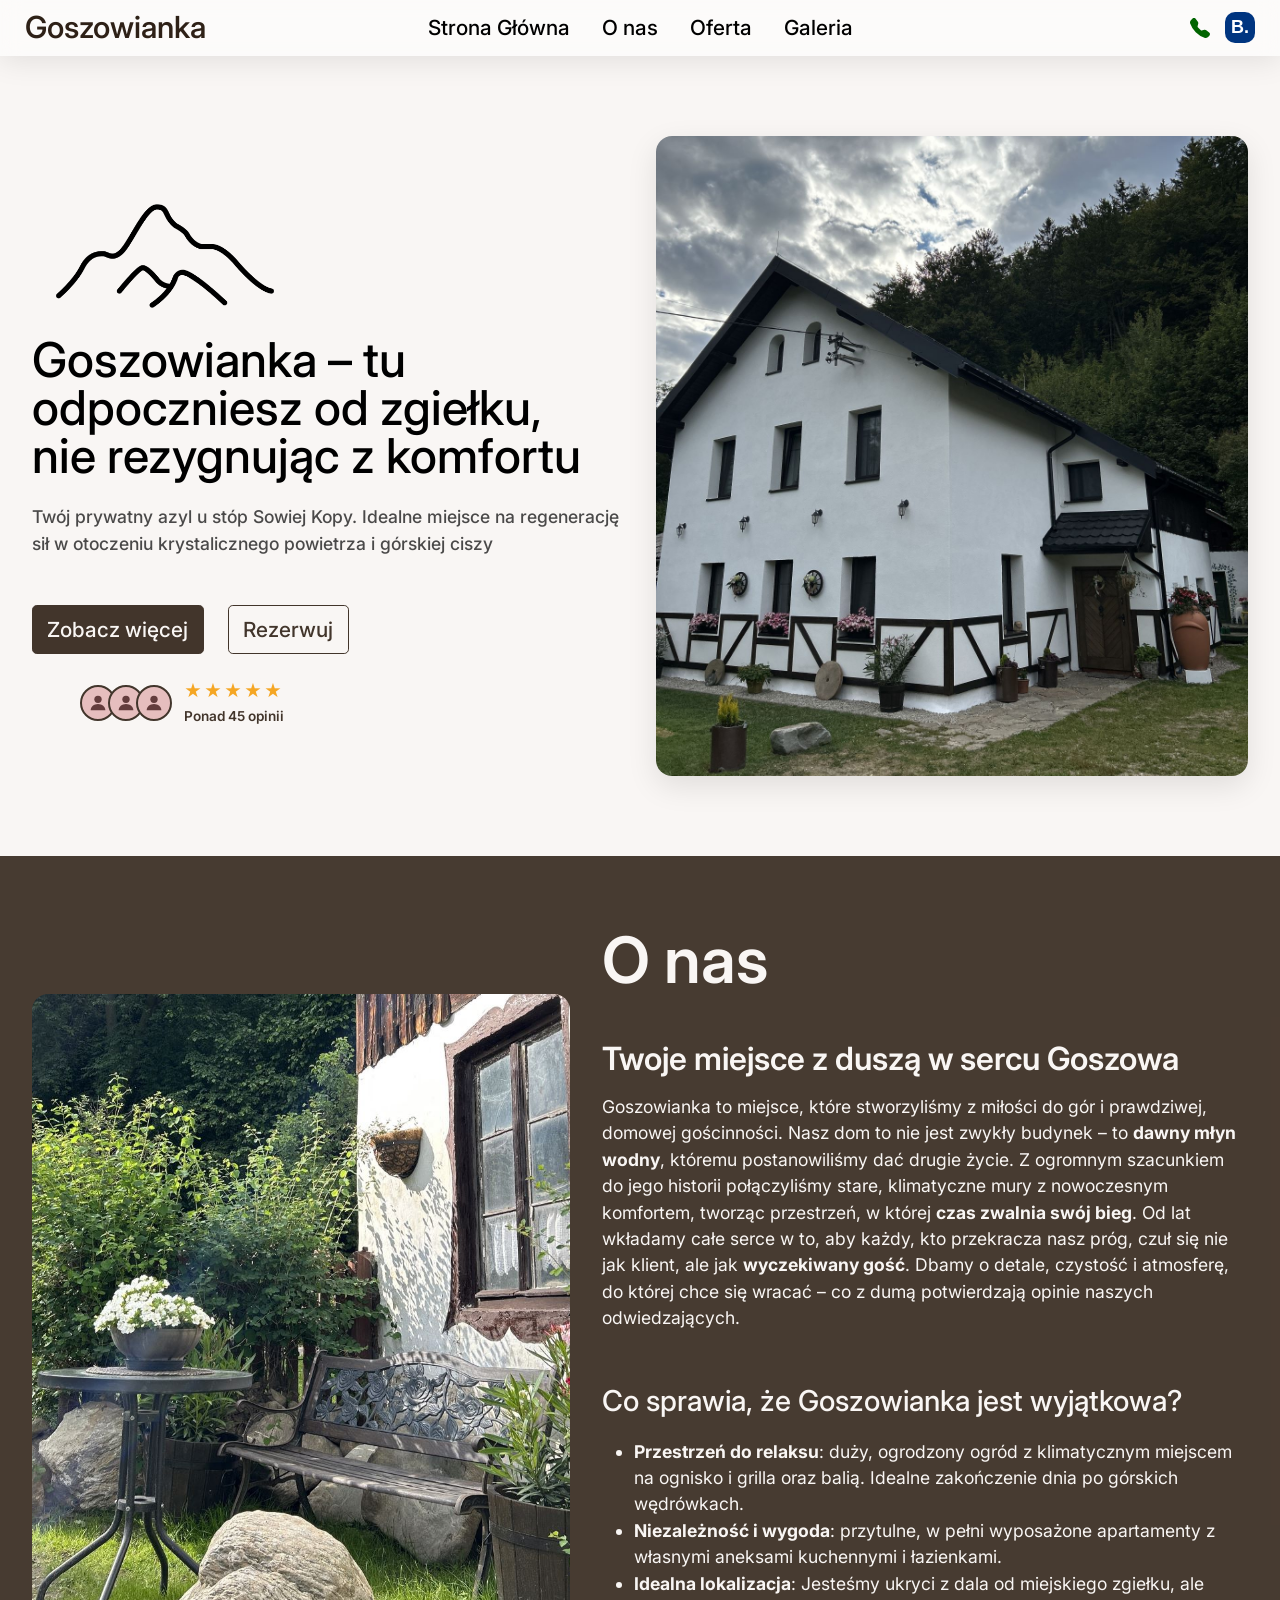
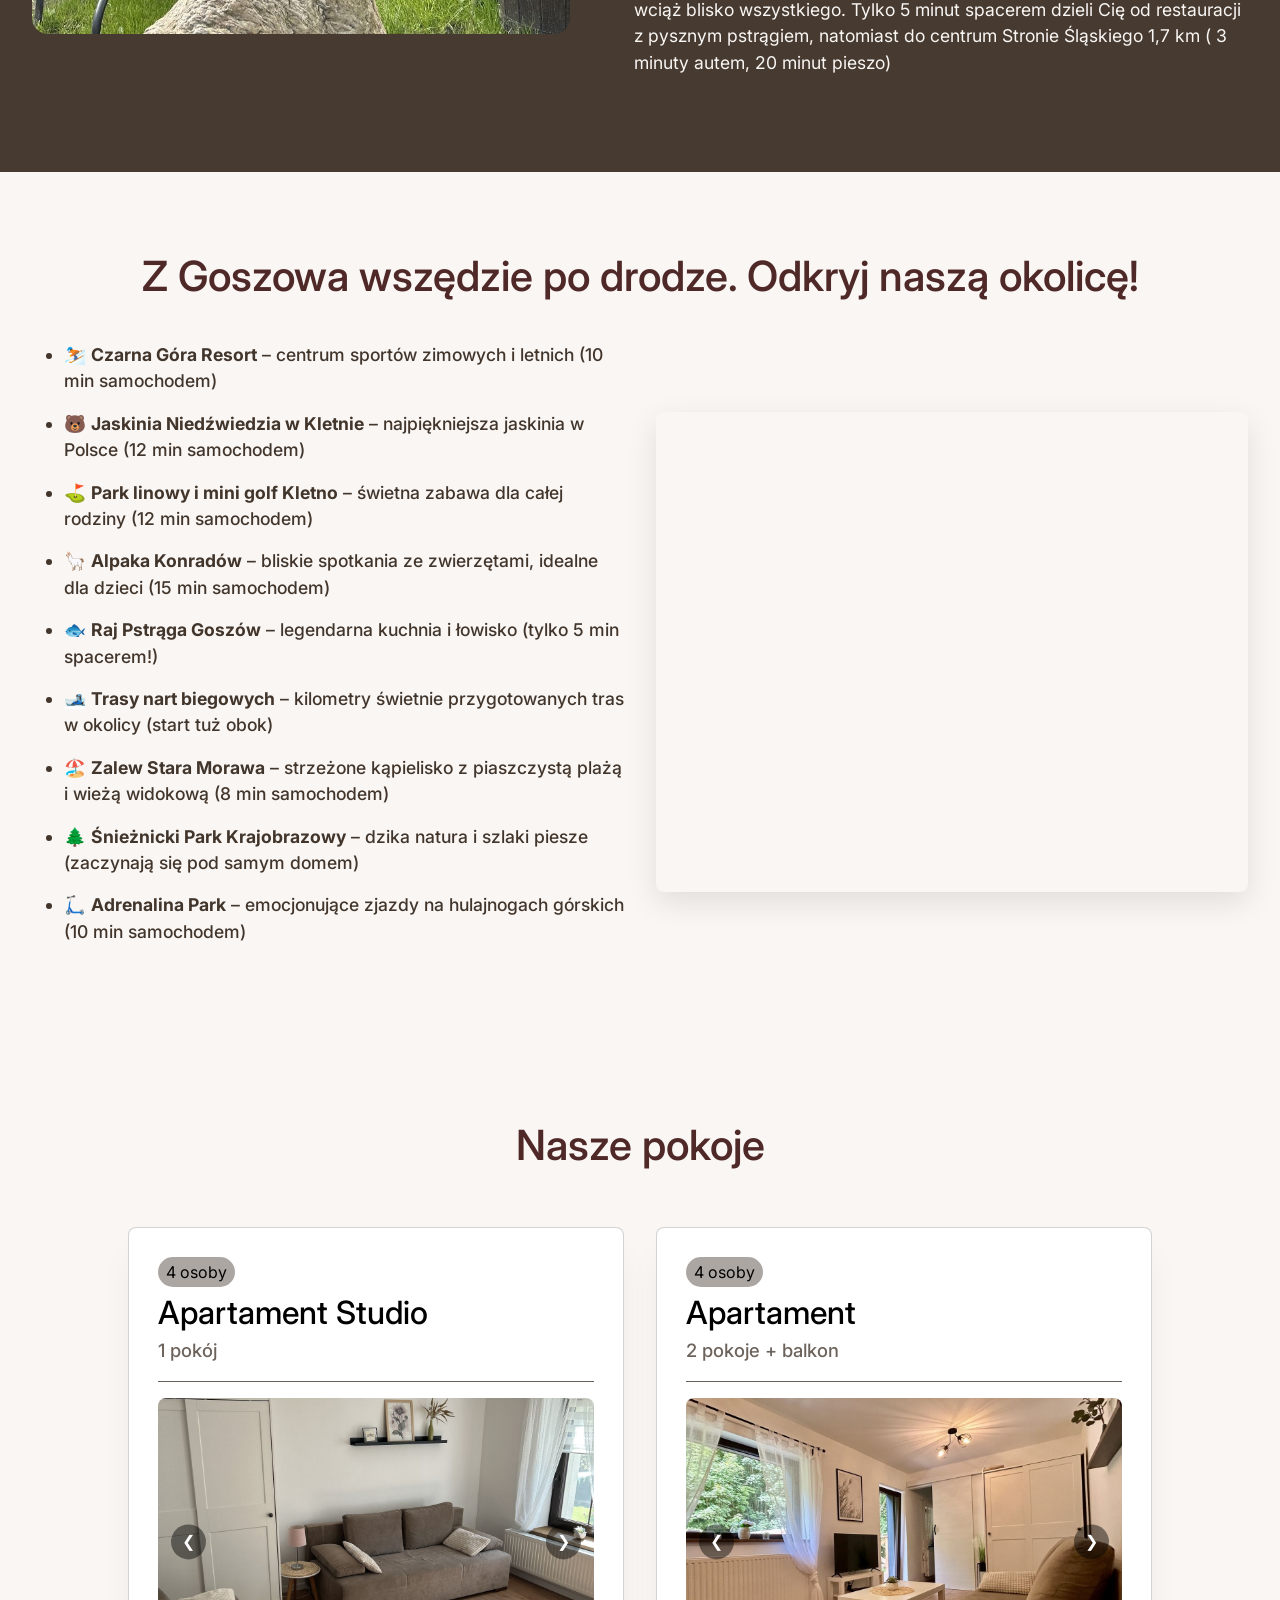
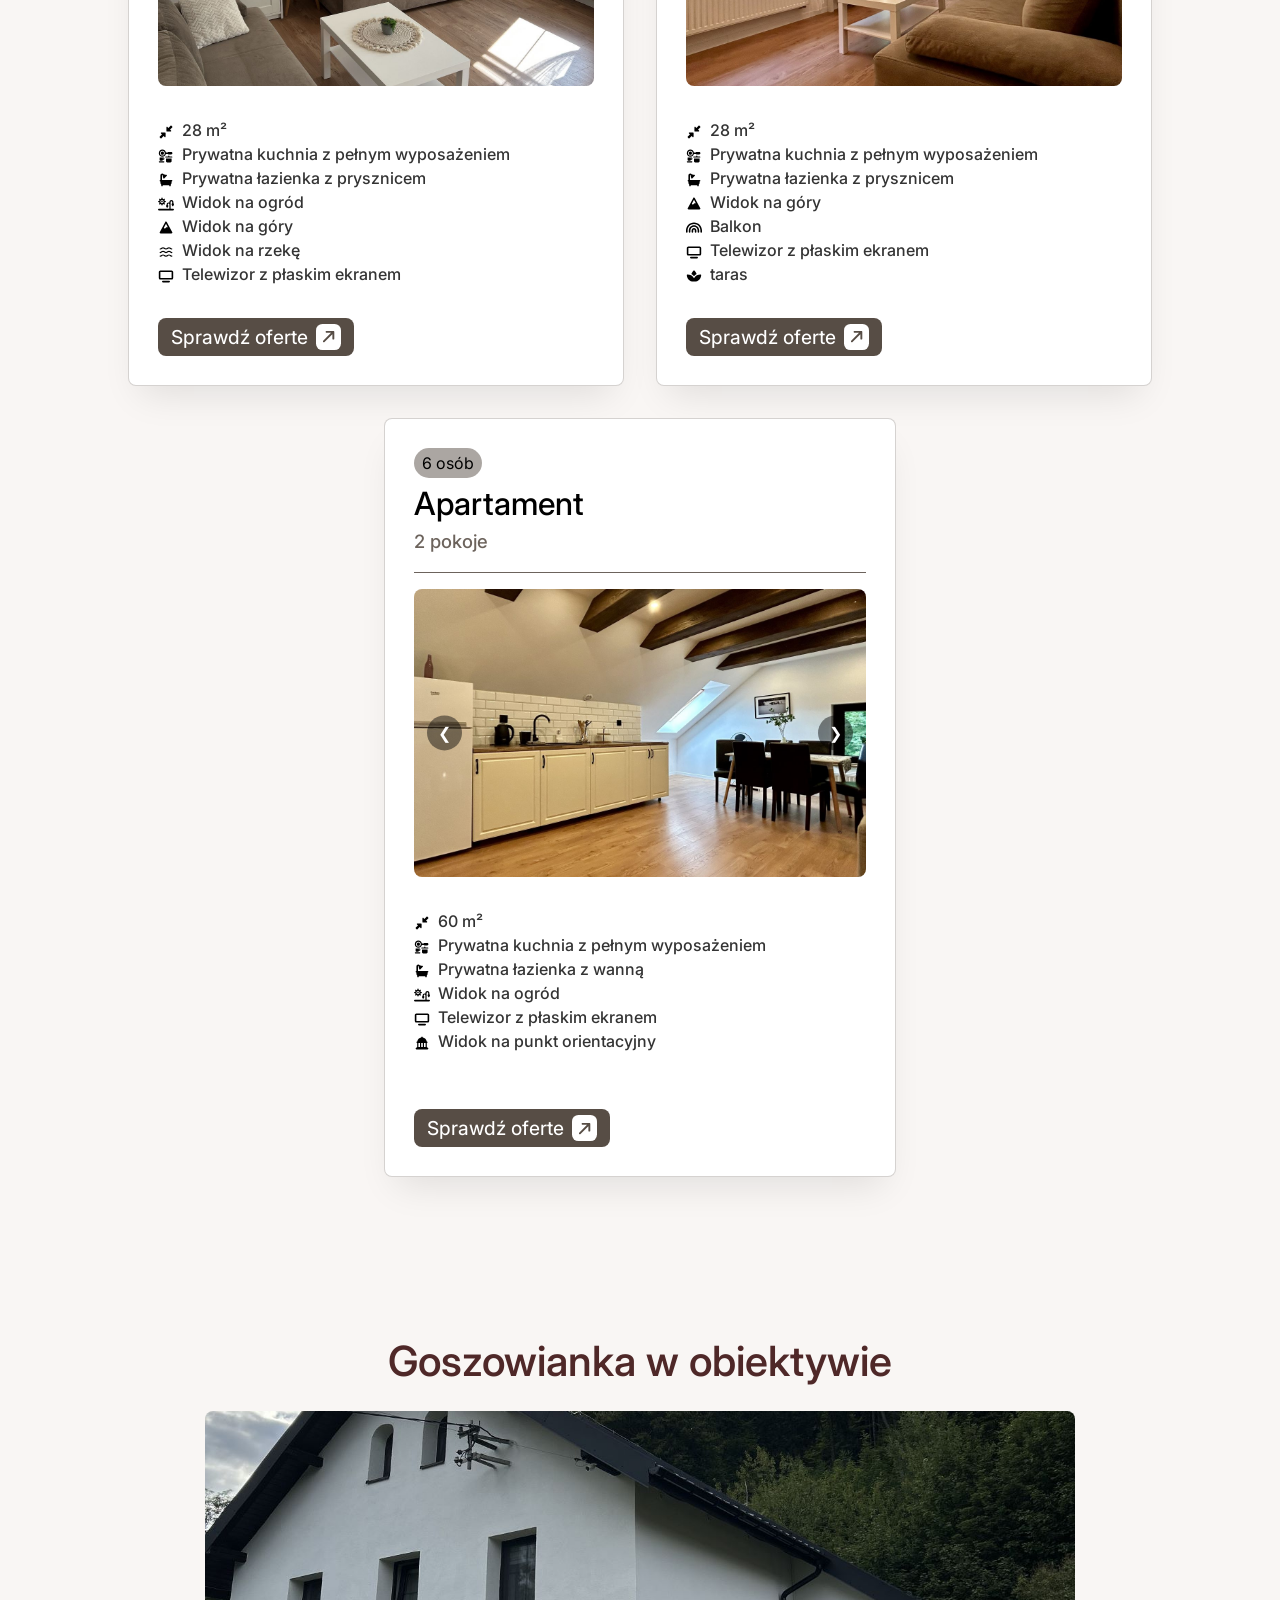
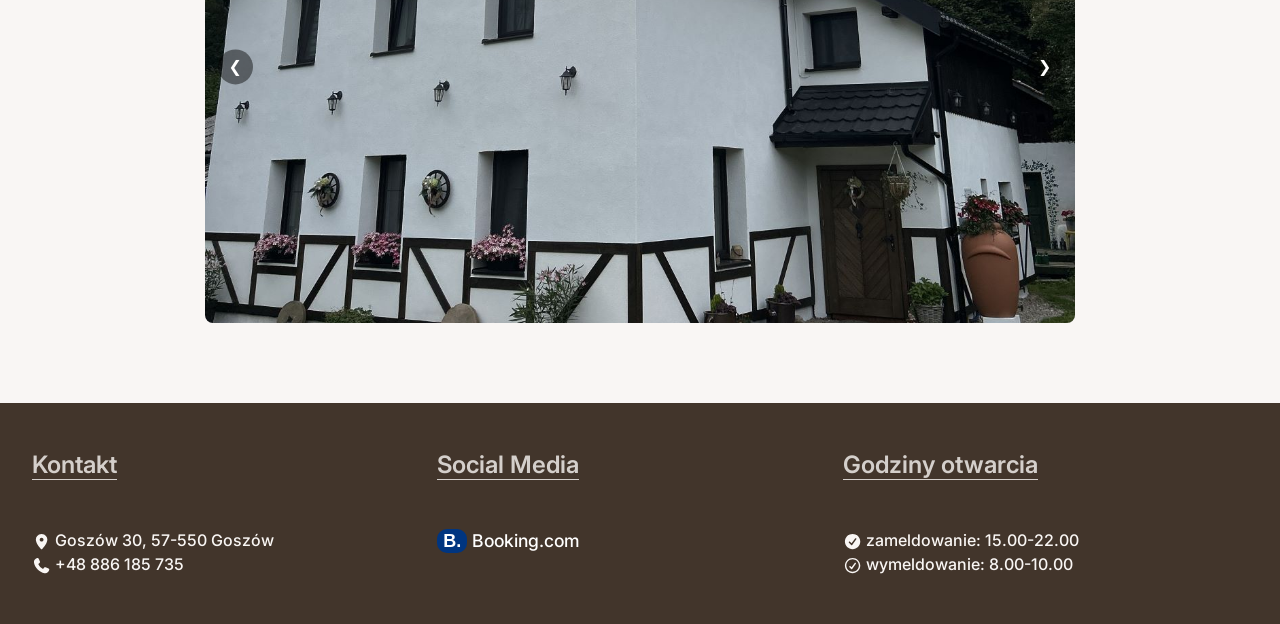
==== commit 12cbf090: "Add files via upload" ====
--- a/index.html
+++ b/index.html
@@ -6,7 +6,7 @@
     <meta name="viewport" content="width=device-width, initial-scale=1.0">
     <meta name="robots" content="index, follow">
     <title>Goszowianka | Noclegi i Pensjonat w Goszowie – Czarna Góra</title>
-    <meta name="description" content="Pensjonat Goszowianka oferuje komfortowe noclegi w Goszowie, blisko stoku narciarskiego Czarna Góra. Doskonała baza wypadowa na piesze wędrówki, narty i rowerowe trasy w Sudetach. Zarezerwuj swój pobyt w górach!">
+    <meta name="description" content="Pensjonat Goszowianka oferuje komfortowe noclegi w Goszowie - Stronie Śląskie , blisko stoku narciarskiego Czarna Góra. Doskonała baza wypadowa na piesze wędrówki, narty i rowerowe trasy w Sudetach. Zarezerwuj swój pobyt w górach!">
     <link rel="icon" type="image/png" href="favicon.png">
 
     <link rel="stylesheet" href="style.css">
@@ -51,7 +51,7 @@
             <div class="hero-text-box">
                 <h1>Goszowianka – tu odpoczniesz od zgiełku,<br>nie rezygnując z komfortu</h1>
                 <p class="text1">Twój prywatny azyl u stóp Sowiej Kopy. Idealne miejsce na regenerację<br>sił w otoczeniu krystalicznego powietrza i górskiej ciszy</p>
-                <div class="hero-img1"><img class="hero-image" src="pierwsze.jpg" alt="Apartament studio - kuchnia"> </div>
+                <div class="hero-img1"><img class="hero-image" src="pierwsze.jpg" alt=""> </div>
 
                 <div class="hero-buttons">
                     <a href="#about-us" class="hero-left">Zobacz więcej</a>
@@ -93,17 +93,17 @@
             </div>
 
         </div>
-        <div class="hero-img"><img class="hero-image" src="pierwsze.jpg" alt="Apartament studio - kuchnia"> </div>
+        <div class="hero-img"><img class="hero-image" src="pierwsze.jpg" alt=""> </div>
     </section>
     <section id="about-us" class="about-us">
         <div class="about-main">
-            <div class="about-img"><img class="about-image" src="FAJNE.jpg" alt="Apartament studio - kuchnia"></div>
+            <div class="about-img"><img class="about-image" src="FAJNE.jpg" alt=""></div>
             <div class="about-text">
                 <h2 class="text2">O nas</h2>
                 <p class="text3">Twoje miejsce z duszą w sercu Goszowa</p>
                 <p class="text4">Goszowianka to miejsce, które stworzyliśmy z miłości do gór i prawdziwej, domowej gościnności. Nasz dom to nie jest zwykły budynek – to <b>dawny młyn wodny</b>, któremu postanowiliśmy dać drugie życie. Z ogromnym szacunkiem do jego historii połączyliśmy stare, klimatyczne mury z nowoczesnym komfortem, tworząc przestrzeń, w której <b>czas zwalnia swój bieg</b>.
                     Od lat wkładamy całe serce w to, aby każdy, kto przekracza nasz próg, czuł się nie jak klient, ale jak <b>wyczekiwany gość</b>. Dbamy o detale, czystość i atmosferę, do której chce się wracać – co z dumą potwierdzają opinie naszych odwiedzających.</p>
-                <div class="about-img1"><img class="about-image" src="FAJNE.jpg" alt="Apartament studio - kuchnia"></div>
+                <div class="about-img1"><img class="about-image" src="FAJNE.jpg" alt=""></div>
                 <p class="text5">Co sprawia, że Goszowianka jest wyjątkowa?</p>
                 <ul class="about-list">
                     <li class="about-list-item"><b>Przestrzeń do relaksu</b>: duży, ogrodzony ogród z klimatycznym miejscem na ognisko i grilla oraz balią. Idealne zakończenie dnia po górskich wędrówkach.</li>
@@ -182,10 +182,10 @@
                     <div class="slider-track">
                         <div class="slide"><img src="pokoj2-1.jpg" alt="Apartament - salon"></div>
                         <div class="slide"><img src="pokoj2-2.jpg" alt="Apartament - pokoj dzienny"></div>
-                        <div class="slide"><img src="pokoj2-3.jpg" alt="Apartament - korytarz"></div>
-                        <div class="slide"><img src="pokoj2-4.jpg" alt="Apartament - korytarz"></div>
-                        <div class="slide"><img src="pokoj2-5.jpg" alt="Apartament - korytarz"></div>
-                        <div class="slide"><img src="tarasowy.jpg" alt="Apartament - korytarz"></div>
+                        <div class="slide"><img src="pokoj2-3.jpg" alt="Apartament - balkon"></div>
+                        <div class="slide"><img src="pokoj2-4.jpg" alt="Apartament - balkon"></div>
+                        <div class="slide"><img src="pokoj2-5.jpg" alt="Apartament - sypialnia"></div>
+                        <div class="slide"><img src="tarasowy.jpg" alt="Apartament - kuchnia"></div>
                     </div>
                     <button class="slider-arrow left" type="button" aria-label="Poprzednie zdjecie">&#10094;</button>
                     <button class="slider-arrow right" type="button" aria-label="Nastepne zdjecie">&#10095;</button>
@@ -214,12 +214,12 @@
                 </div>
                 <div class="oferta-slider">
                     <div class="slider-track">
-                        <div class="slide"><img src="pokoj3-1.jpg" alt="Apartament dla 6 osob - widok"></div>
-                        <div class="slide"><img src="pokoj3-2.jpg" alt="Apartament dla 6 osob - detal"></div>
-                        <div class="slide"><img src="pokoj3-3.jpg" alt="Apartament dla 6 osob - pensjonat"></div>
-                        <div class="slide"><img src="pokoj3-4.jpg" alt="Apartament dla 6 osob - pensjonat"></div>
-                        <div class="slide"><img src="lazienkagora2.jpg" alt="Apartament dla 6 osob - pensjonat"></div>
-                        <div class="slide"><img src="lazienkagora.jpg" alt="Apartament dla 6 osob - pensjonat"></div>
+                        <div class="slide"><img src="pokoj3-1.jpg" alt="Apartament dla 6 osob - kuchnia"></div>
+                        <div class="slide"><img src="pokoj3-2.jpg" alt="Apartament dla 6 osob - salon"></div>
+                        <div class="slide"><img src="pokoj3-3.jpg" alt="Apartament dla 6 osob - sypialnia"></div>
+                        <div class="slide"><img src="pokoj3-4.jpg" alt="Apartament dla 6 osob - sypialnia"></div>
+                        <div class="slide"><img src="lazienkagora2.jpg" alt="Apartament dla 6 osob - lazienka"></div>
+                        <div class="slide"><img src="lazienkagora.jpg" alt="Apartament dla 6 osob - wanna"></div>
                     </div>
                     <button class="slider-arrow left" type="button" aria-label="Poprzednie zdjecie">&#10094;</button>
                     <button class="slider-arrow right" type="button" aria-label="Nastepne zdjecie">&#10095;</button>
@@ -246,27 +246,26 @@
         <h2 class="text14">Goszowianka w obiektywie</h2>
         <div class="gallery-slider">
             <div class="slider-track">
-                <div class="slide"><img src="dom3.jpg" alt="Apartament dla 6 osob - widok"></div>
-                <div class="slide"><img src="dom1.jpg" alt="Apartament dla 6 osob - pensjonat"></div>
-                <div class="slide"><img src="BALIA1.jpg" alt="Apartament dla 6 osob - detal"></div>
-                <div class="slide"><img src="FAJNE.jpg" alt="Apartament dla 6 osob - pensjonat"></div>
-                <div class="slide"><img src="hustawka1.jpg" alt="Apartament dla 6 osob - widok"></div>
-                <div class="slide"><img src="ogrod1.jpg" alt="Apartament dla 6 osob - detal"></div>
-                <div class="slide"><img src="ogrod2.jpg" alt="Apartament dla 6 osob - pensjonat"></div>
-                <div class="slide"><img src="ogrod3.jpg" alt="Apartament dla 6 osob - pensjonat"></div>
-                <div class="slide"><img src="ogrod4.jpg" alt="Apartament dla 6 osob - pensjonat"></div>
-                <div class="slide"><img src="rzeka.jpg" alt="Apartament dla 6 osob - pensjonat"></div>
-                <div class="slide"><img src="kk1.jpg" alt="Apartament dla 6 osob - pensjonat"></div>
-                <div class="slide"><img src="tyl1.jpg" alt="Apartament dla 6 osob - pensjonat"></div>
-                <div class="slide"><img src="tyl2.jpg" alt="Apartament dla 6 osob - pensjonat"></div>
-                <div class="slide"><img src="pokoj2-3.jpg" alt="Apartament dla 6 osob - detal"></div>
-                <div class="slide"><img src="pokoj2-4.jpg" alt="Apartament dla 6 osob - detal"></div>
-                <div class="slide"><img src="tyl3.jpg" alt="Apartament dla 6 osob - pensjonat"></div>
-                <div class="slide"><img src="tyl4.jpg" alt="Apartament dla 6 osob - detal"></div>
-                <div class="slide"><img src="dom4.jpg" alt="Apartament dla 6 osob - detal"></div>
-                <div class="slide"><img src="kuchnia_1.jpg" alt="Apartament dla 6 osob - pensjonat"></div>
-                <div class="slide"><img src="kuchnia_3,3.webp" alt="Apartament dla 6 osob - pensjonat"></div>
-                <div class="slide"><img src="sypialnia_2,2.webp" alt="Apartament dla 6 osob - pensjonat"></div>
+                <div class="slide"><img src="dom3.jpg" alt=""></div>
+                <div class="slide"><img src="dom1.jpg" alt=""></div>
+                <div class="slide"><img src="BALIA1.jpg" alt=""></div>
+                <div class="slide"><img src="FAJNE.jpg" alt=""></div>
+                <div class="slide"><img src="hustawka1.jpg" alt=""></div>
+                <div class="slide"><img src="ogrod1.jpg" alt=""></div>
+                <div class="slide"><img src="ogrod2.jpg" alt=""></div>
+                <div class="slide"><img src="ogrod3.jpg" alt=""></div>
+                <div class="slide"><img src="rzeka.jpg" alt=""></div>
+                <div class="slide"><img src="kk1.jpg" alt=""></div>
+                <div class="slide"><img src="tyl1.jpg" alt=""></div>
+                <div class="slide"><img src="tyl2.jpg" alt=""></div>
+                <div class="slide"><img src="pokoj2-3.jpg" alt=""></div>
+                <div class="slide"><img src="pokoj2-4.jpg" alt=""></div>
+                <div class="slide"><img src="tyl3.jpg" alt=""></div>
+                <div class="slide"><img src="tyl4.jpg" alt=""></div>
+                <div class="slide"><img src="dom4.jpg" alt=""></div>
+                <div class="slide"><img src="kuchnia_1.jpg" alt=""></div>
+                <div class="slide"><img src="kuchnia_3,3.webp" alt=""></div>
+                <div class="slide"><img src="sypialnia_2,2.webp" alt=""></div>
             </div>
             <button class="slider-arrow left" type="button" aria-label="Poprzednie zdjecie">&#10094;</button>
             <button class="slider-arrow right" type="button" aria-label="Nastepne zdjecie">&#10095;</button>
--- a/style.css
+++ b/style.css
@@ -818,6 +818,9 @@
         font-size: 2rem;
         line-height: 2.4rem;
     }
+    .text4{
+        font-size: 1.1rem;
+    }
 
     .text6,
     .text7,
@@ -849,10 +852,16 @@
     .features-map iframe {
         height: 30rem;
     }
-    .hero-img, .about-img{
+    .hero-img{
         height: 40rem;
         align-self: center;
     }
+    .about-img{
+        align-self: center;
+        height: 40rem;
+        display: flex;
+    }
+
     .hero-buttons{
         flex-wrap: wrap;
     }
@@ -1002,7 +1011,7 @@
         margin-top: 2rem;
         flex: none;
         height: 20rem;
-        width: 90%;
+        width: 80%;
         align-self: center;
     }
     .hero-container{
@@ -1026,7 +1035,7 @@
 
     .hero-left,
     .hero-middle {
-        width: 60%;
+        width: 55%;
         text-align: center;
     }
 
@@ -1068,7 +1077,7 @@
     .contact-list-item,
     .social-list-item,
     .godziny-list-item {
-        font-size: 0.95rem;
+        font-size: 0.98rem;
     }
     .offer-main{
         grid-template-columns: 1fr;
@@ -1146,6 +1155,9 @@
     .oferta-slider{
         width: 90%;
     }
+    .text5{
+        font-size: 1.5rem;
+    }
 }
 @media (max-width: 600px){
     .offer-main{
@@ -1154,4 +1166,13 @@
     .gallery-slider{
         width: 100%;
     }
-}
+    .hero-img1{
+        width: 95%;
+    }
+    .hero-left,
+    .hero-middle {
+        width: 55%;
+        text-align: center;
+    }
+
+}
